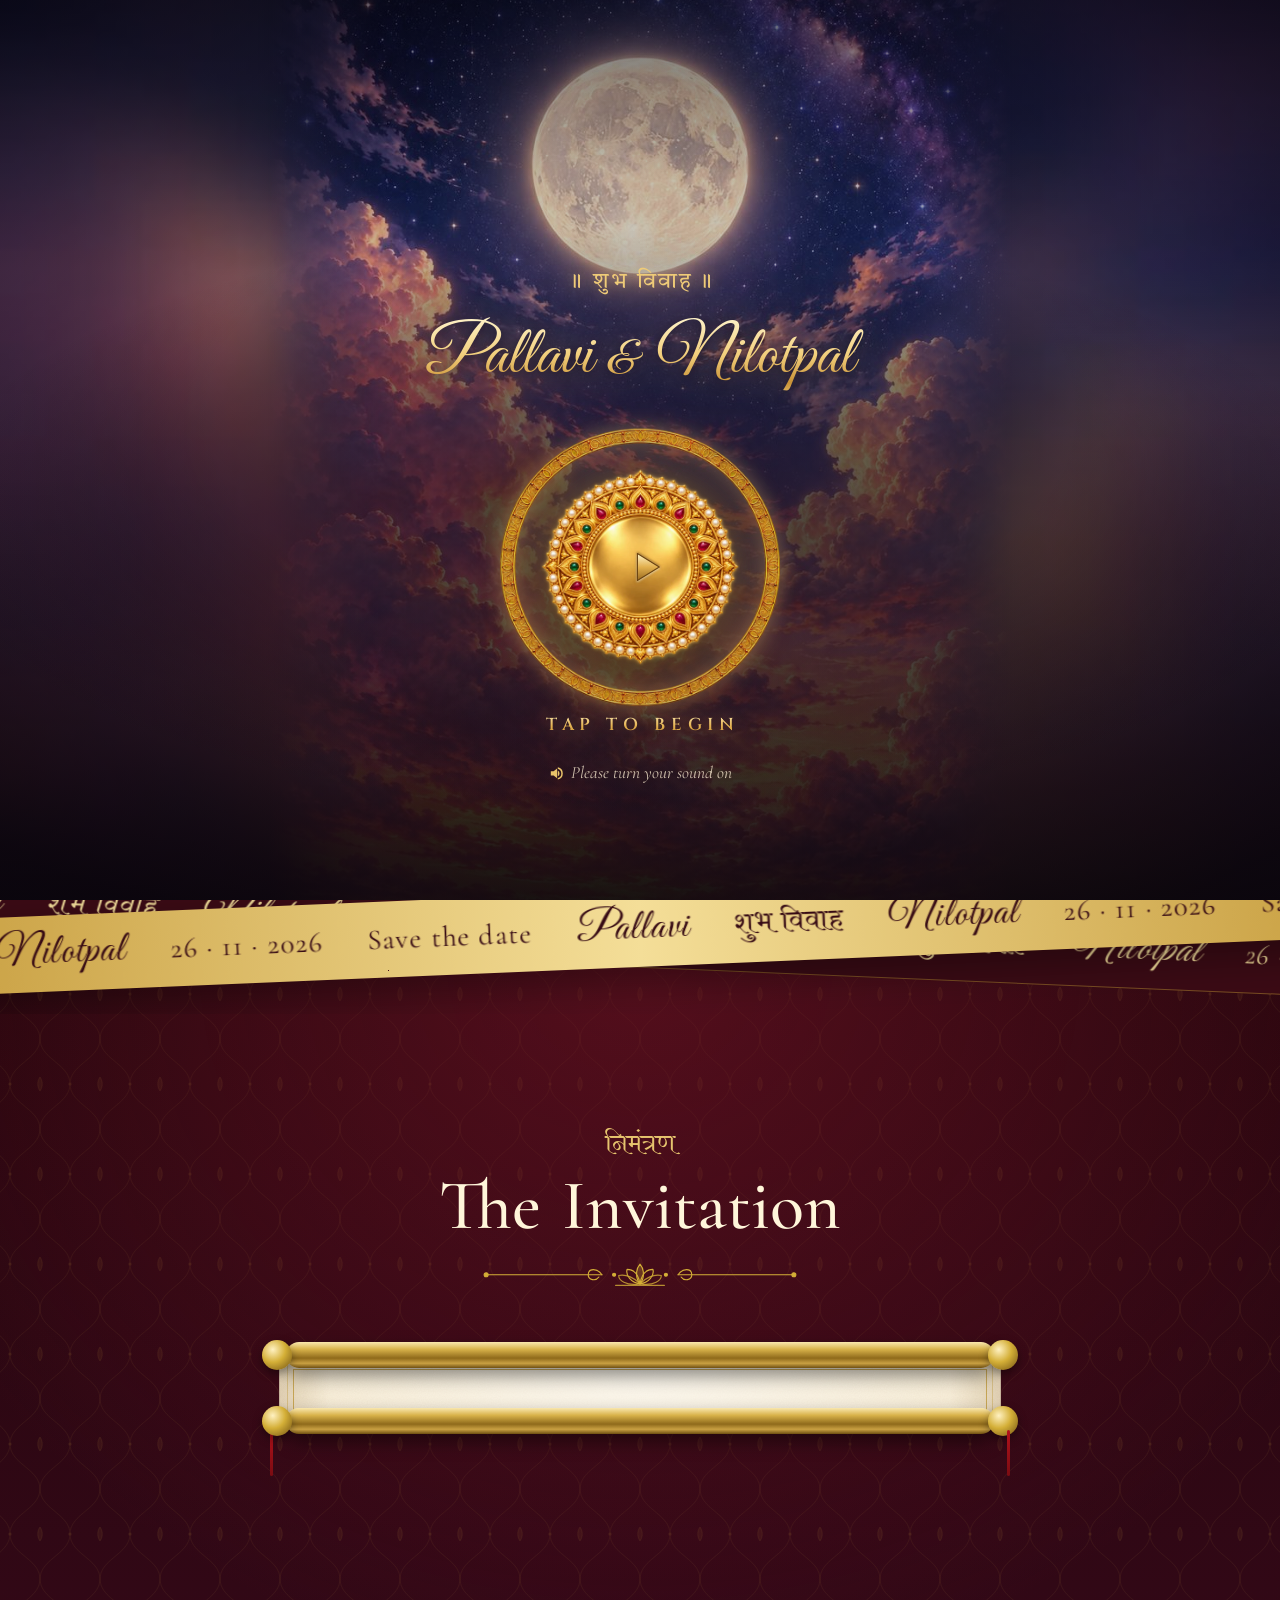
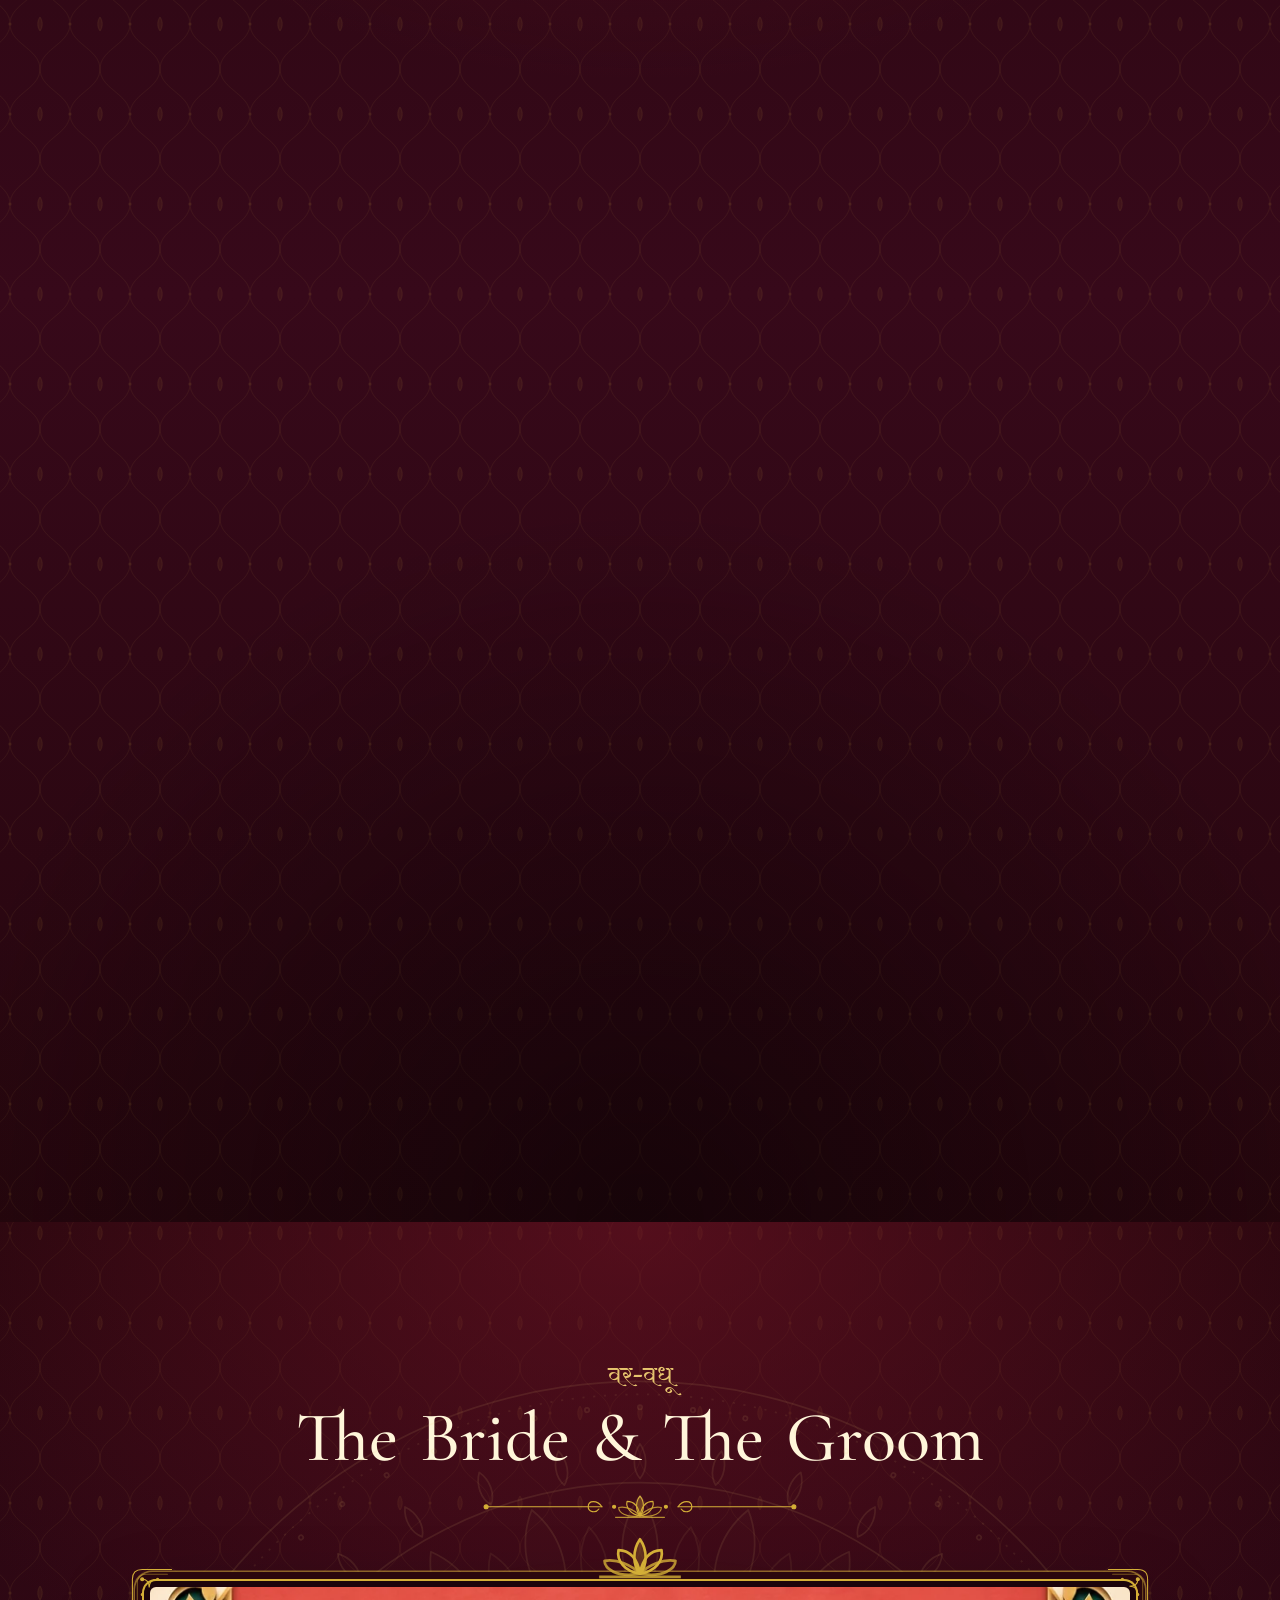
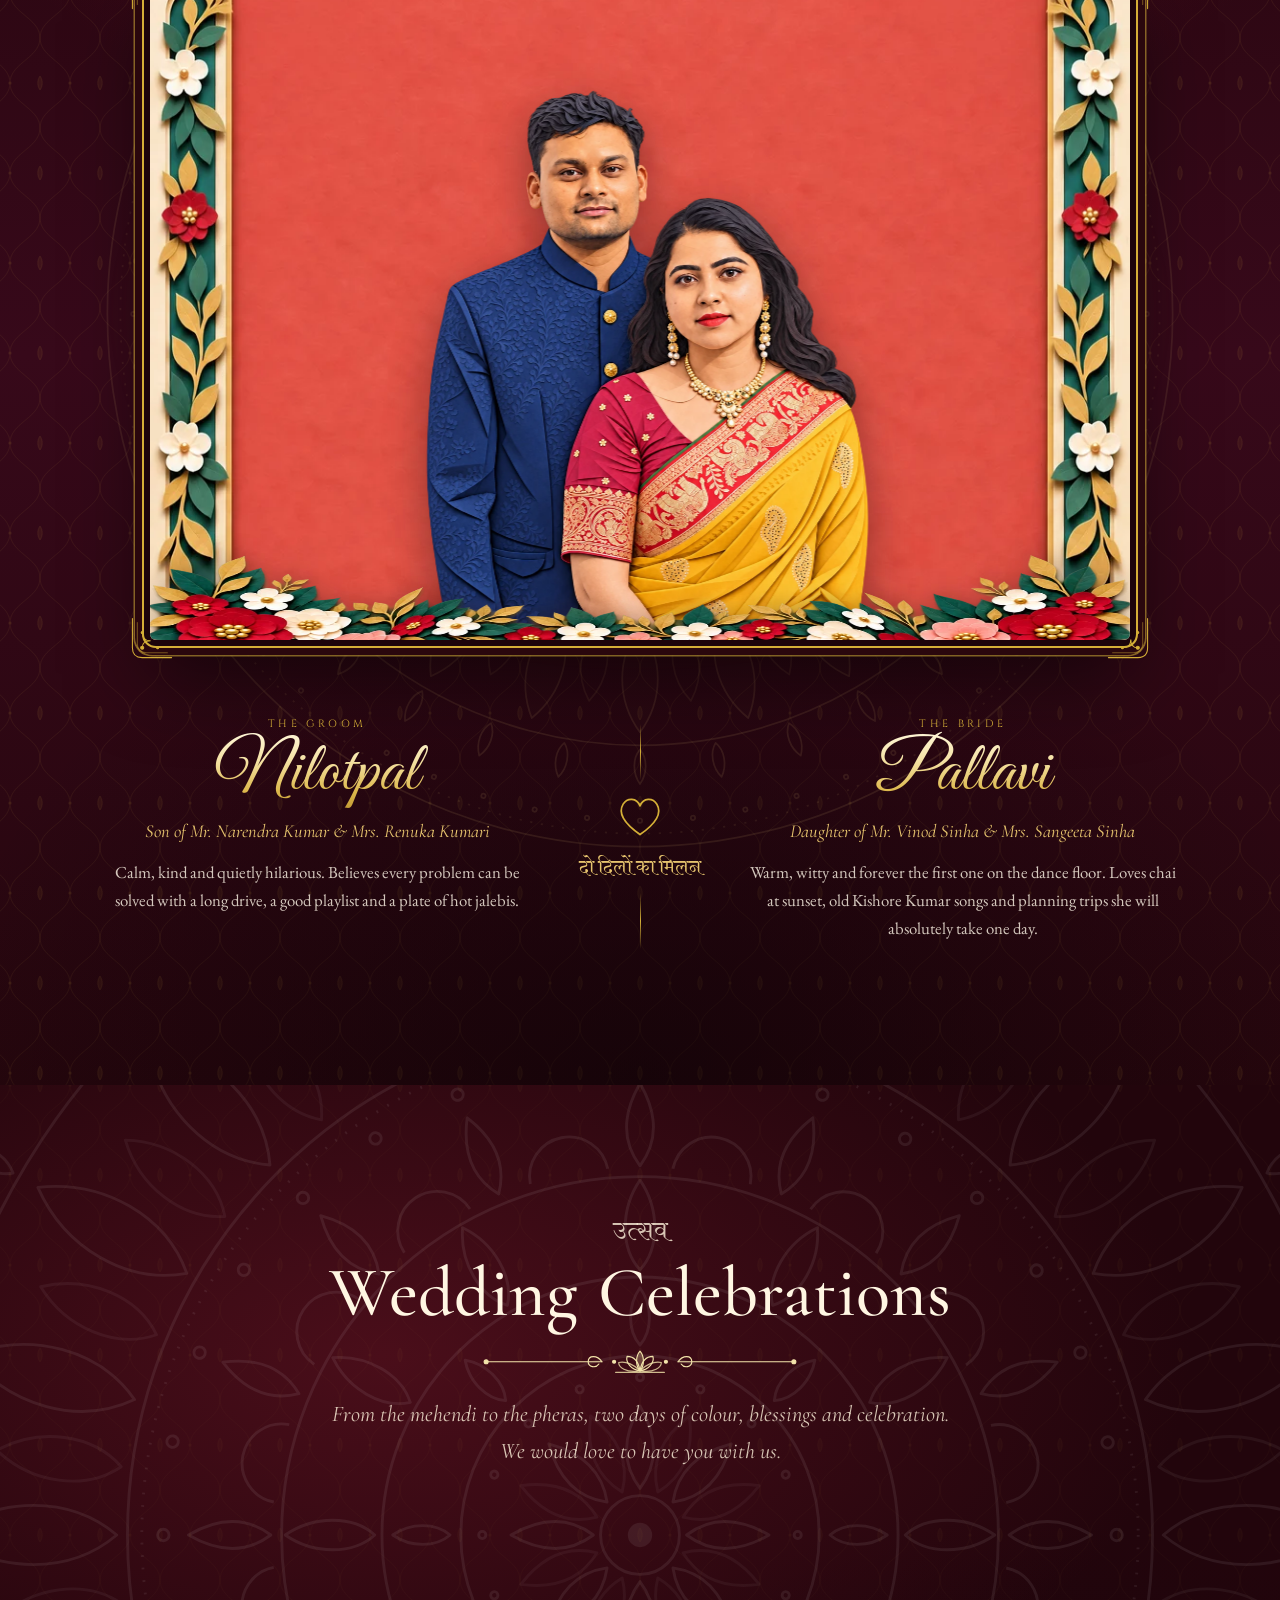
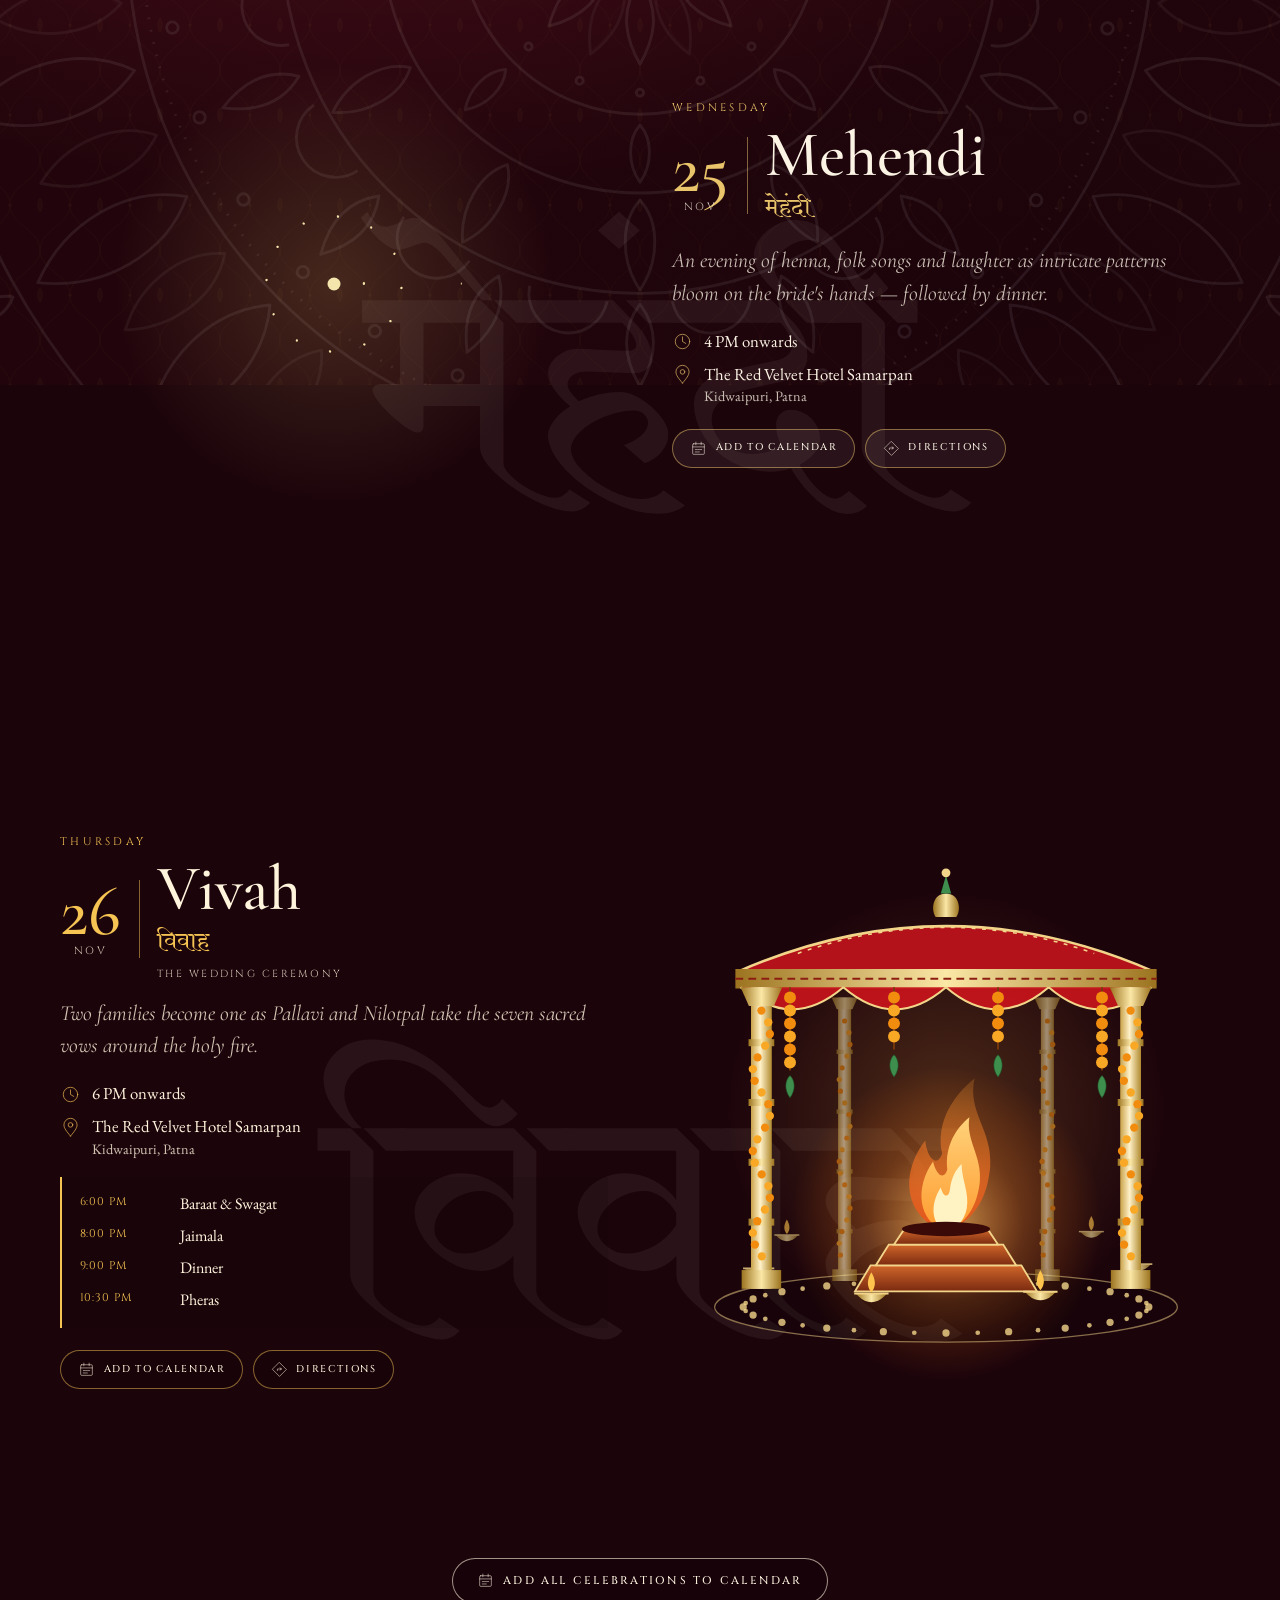
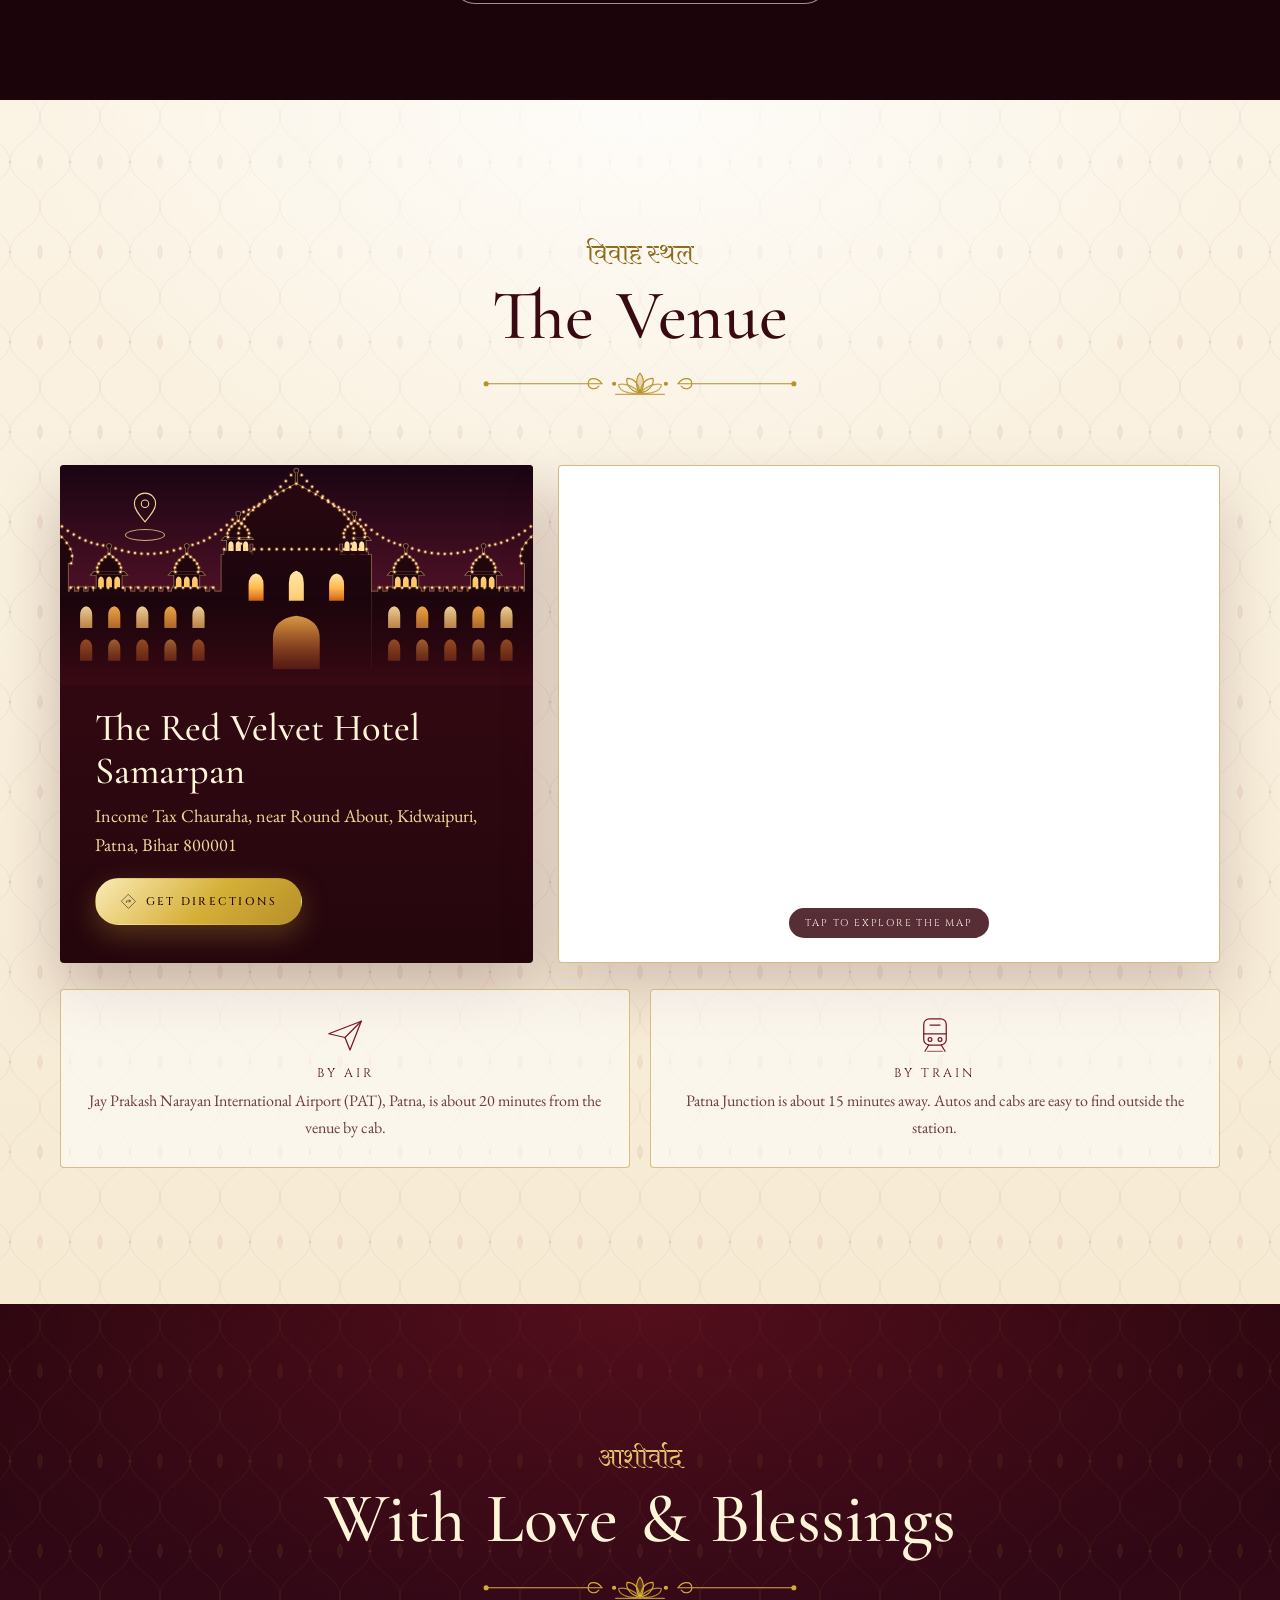
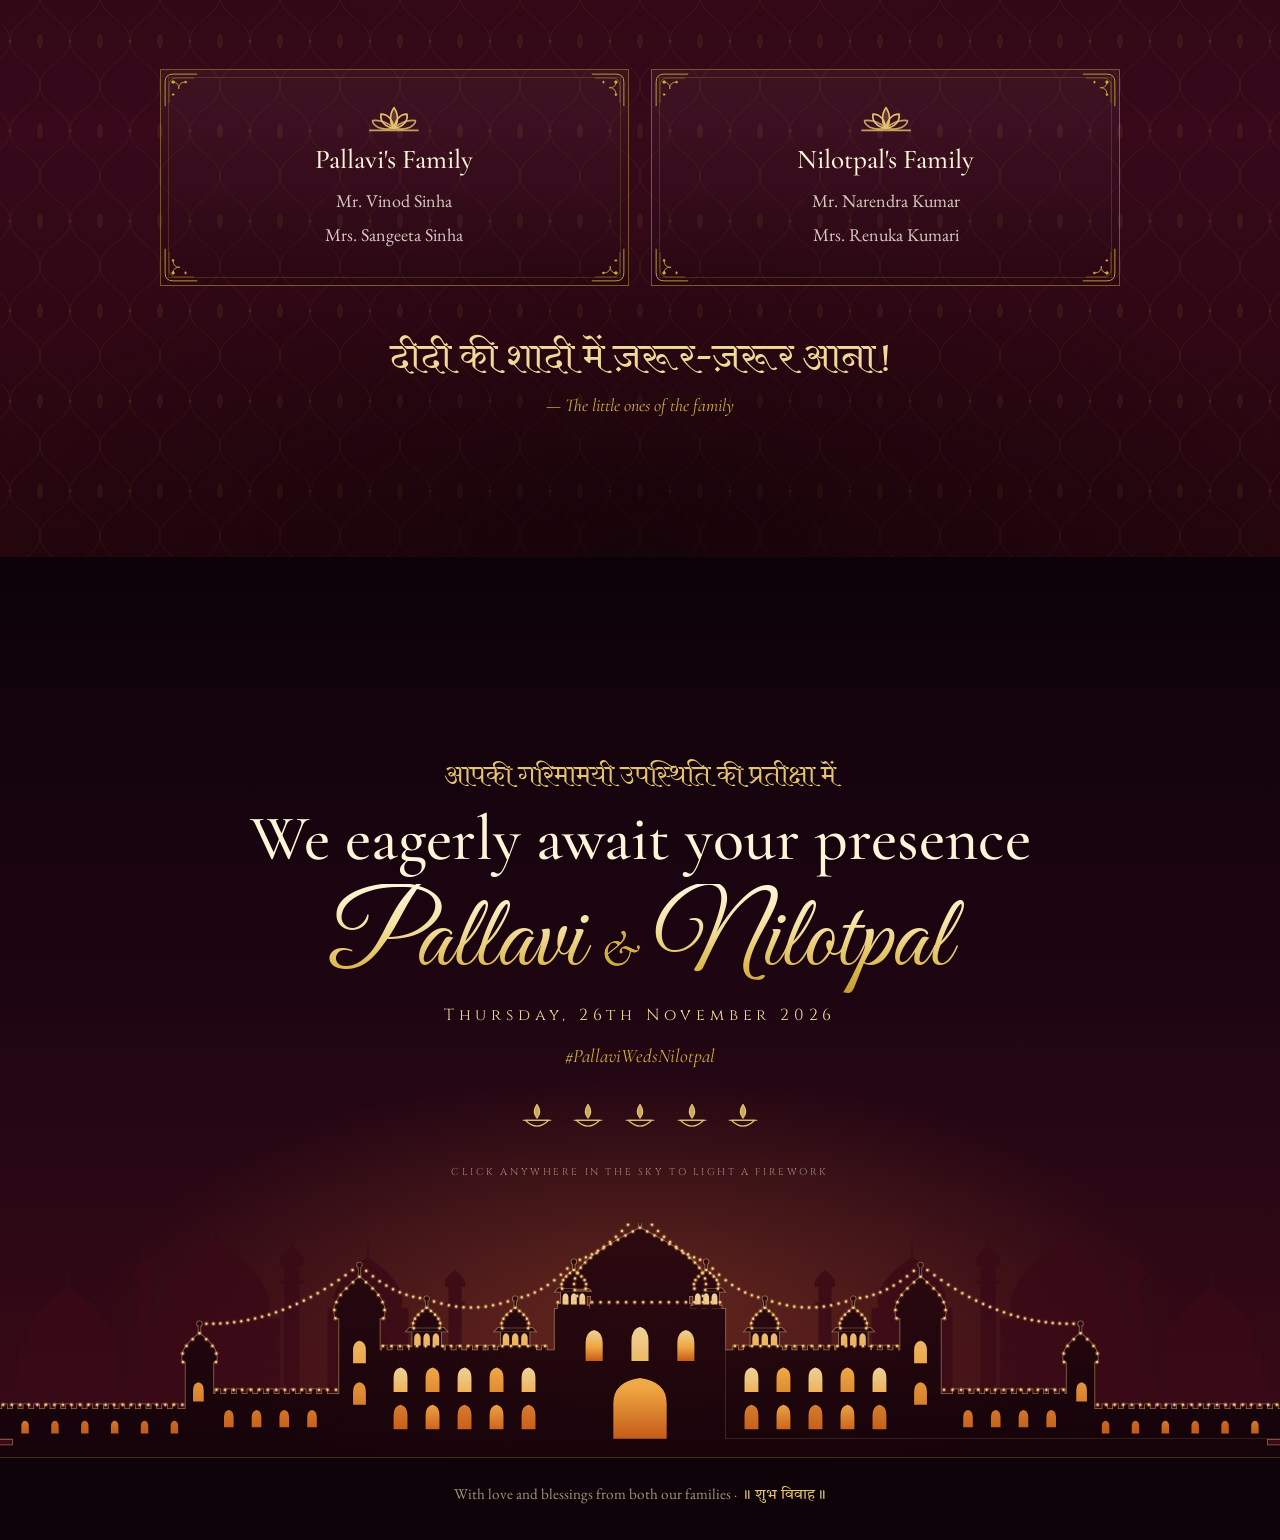
==== index.html @ f14bb964 "Intro film: Rudra now says "Nilotpal", with a short pal Piyush corrected the name: it is Nilotpal, n" ====
<!DOCTYPE html>
<html lang="en">
<head>
  <meta charset="utf-8">
  <meta name="viewport" content="width=device-width, initial-scale=1, viewport-fit=cover">
  <title>Pallavi &amp; Nilotpal — Wedding Invitation</title>
  <meta name="description" content="You and your family are cordially invited to celebrate the wedding of Pallavi & Nilotpal on Thursday, 26th November 2026.">
  <meta name="theme-color" content="#1C040B">
  <meta property="og:type" content="website">
  <meta property="og:title" content="Pallavi & Nilotpal — Wedding Invitation">
  <meta property="og:description" content="You and your family are cordially invited · 26th November 2026">
  <!-- WhatsApp needs full addresses here. If the site moves, change both to the new address. -->
  <meta property="og:url" content="https://virtualart43.github.io/pallavi-weds-nilotpal/">
  <meta property="og:image" content="https://virtualart43.github.io/pallavi-weds-nilotpal/assets/og.jpg">
  <meta property="og:image:width" content="1200">
  <meta property="og:image:height" content="630">
  <meta name="twitter:card" content="summary_large_image">
  <link rel="icon" href="data:image/svg+xml,%3Csvg xmlns='http://www.w3.org/2000/svg' viewBox='0 0 64 64'%3E%3Ccircle cx='32' cy='32' r='30' fill='%235A101C' stroke='%23D4AF37' stroke-width='3'/%3E%3Ctext x='32' y='44' font-size='32' text-anchor='middle' fill='%23E9CC7A' font-family='serif'%3E%E0%A5%90%3C/text%3E%3C/svg%3E">
  <link rel="preconnect" href="https://fonts.googleapis.com">
  <link rel="preconnect" href="https://fonts.gstatic.com" crossorigin>
  <link href="https://fonts.googleapis.com/css2?family=Amita:wght@400;700&family=Cinzel:wght@400;500;600&family=Cormorant+Garamond:ital,wght@0,400;0,500;0,600;1,400;1,500&family=EB+Garamond:ital,wght@0,400;0,500;1,400&family=Great+Vibes&family=Tiro+Devanagari+Hindi&display=swap" rel="stylesheet">
  <link rel="stylesheet" href="css/v2.css?v=9">
</head>
<body class="is-locked">

  <!-- ====================== INTRO FILM (plays first; js/intro.js) ====================== -->
  <div id="intro" class="intro" role="dialog" aria-label="Pallavi and Nilotpal, the invitation film">
    <video id="intro-video" class="intro__video" playsinline preload="auto"></video>
    <button type="button" class="intro__begin" id="intro-begin" aria-label="Tap to begin the invitation film, with sound">
      <span class="intro__sky" aria-hidden="true"></span>
      <span class="intro__sparkles" aria-hidden="true"><i></i><i></i><i></i><i></i><i></i><i></i><i></i><i></i></span>
      <span class="intro__shubh">॥ शुभ विवाह ॥</span>
      <span class="intro__names">Pallavi <em>&amp;</em> Nilotpal</span>
      <span class="intro__medal" aria-hidden="true">
        <img class="intro__halo" src="assets/intro/gold-ring.webp" alt="">
        <img class="intro__coin" src="assets/intro/gold-medallion.webp" alt="">
        <svg class="intro__play" viewBox="0 0 24 24"><defs><linearGradient id="intro-gold" x1="0" y1="0" x2="0" y2="1"><stop offset="0" stop-color="#FFF4C8"/><stop offset=".5" stop-color="#E2B04E"/><stop offset="1" stop-color="#9A6A1E"/></linearGradient></defs><path d="M8.5 5.8v12.4L18.6 12z" fill="url(#intro-gold)" stroke="#6B4310" stroke-width=".5" stroke-linejoin="round"/></svg>
      </span>
      <span class="intro__tap">Tap to begin</span>
      <span class="intro__hint"><svg viewBox="0 0 24 24" aria-hidden="true"><path d="M4 9v6h4l5 4V5L8 9H4zm12.5 3a4.5 4.5 0 0 0-2.5-4v8a4.5 4.5 0 0 0 2.5-4zm-2.5-8.8v2.1a7 7 0 0 1 0 13.4v2.1a9 9 0 0 0 0-17.6z" fill="currentColor"/></svg>Please turn your sound on</span>
    </button>
    <button type="button" class="intro__skip" id="intro-skip">skip</button>
  </div>

  <svg width="0" height="0" style="position:absolute" aria-hidden="true">
    <defs><clipPath id="clip-arch" clipPathUnits="objectBoundingBox"><path id="clip-arch-path" d="M0 1L0 0L1 0L1 1Z"/></clipPath></defs>
  </svg>

  <!-- ====================== LOADER ====================== -->
  <div id="loader" class="loader" aria-hidden="true">
    <div class="loader__glow"></div>
    <div class="loader__ganesha" id="loader-ganesha"></div>
    <p class="loader__shree">॥ श्री गणेशाय नमः ॥</p>
    <div class="loader__bar"><span></span></div>
  </div>

  <!-- ====================== PALACE DOORS ====================== -->
  <div id="gate" class="gate" role="button" tabindex="0" aria-label="Open the doors to the invitation">
    <div class="gate__scene" id="gate-scene">
      <div class="gate__doorway" id="gate-doorway">
        <div class="gate__leaf gate__leaf--l"><div class="gate__leaf-art"></div><div class="gate__seal"></div><div class="gate__shade"></div></div>
        <div class="gate__leaf gate__leaf--r"><div class="gate__leaf-art"></div><div class="gate__seal"></div><div class="gate__shade"></div></div>
      </div>
      <div class="gate__wall" id="gate-wall"></div>
      <div class="gate__lamp gate__lamp--l" id="gate-lamp-l"></div>
      <div class="gate__lamp gate__lamp--r" id="gate-lamp-r"></div>
      <div class="gate__toran" id="gate-toran"></div>
      <div class="gate__content" id="gate-content">
        <p class="gate__vivah">शुभ विवाह</p>
        <div class="gate__below">
          <p class="gate__names gold-text"><span data-w="bride.name">Pallavi</span><span class="amp">&amp;</span><span data-w="groom.name">Nilotpal</span></p>
          <p class="gate__date" id="gate-date">26 · 11 · 2026</p>
          <button type="button" class="gate__btn" id="gate-btn">Open the doors</button>
          <p class="gate__hint">tap anywhere to enter</p>
        </div>
      </div>
    </div>
  </div>

  <canvas id="fx-petals" class="fx-petals" aria-hidden="true"></canvas>

  <!-- ====================== NAV ====================== -->
  <header id="nav" class="nav">
    <a class="nav__brand" href="#home" data-scroll><span class="nav__seal" id="nav-seal"></span><span class="nav__names"><span data-w="bride.name">Pallavi</span> <i>&amp;</i> <span data-w="groom.name">Nilotpal</span></span></a>
    <nav aria-label="Sections"><ul class="nav__links" id="nav-links"></ul></nav>
    <button class="nav__burger" id="nav-burger" aria-label="Menu" aria-expanded="false" aria-controls="menu"><span></span></button>
    <div class="nav__progress"><span id="nav-progress"></span></div>
  </header>
  <div class="menu" id="menu" aria-hidden="true"><div class="menu__mandala" id="menu-mandala"></div><ul id="menu-links"></ul></div>

  <main id="main">
    <!-- ====================== HERO ====================== -->
    <section id="home" class="hero" data-nav="Home" data-nav-hi="मुख्य">
      <div class="hero__sky"></div>
      <canvas class="hero__fx" id="hero-fx"></canvas>
      <div class="hero__moon" id="hero-moon"></div>
      <div class="hero__mandala" id="hero-mandala"></div>
      <div class="hero__palace" id="hero-palace"></div>
      <div class="hero__mist"></div>
      <div class="hero__lamps" id="hero-lamps"></div>
      <div class="hero__toran" id="hero-toran"></div>
      <div class="hero__content" id="hero-content">
        <div class="hero__ganesha" id="hero-ganesha"></div>
        <p class="hero__vivah">शुभ विवाह</p>
        <h1 class="hero__names">
          <span class="hero__name" data-w="bride.name">Pallavi</span>
          <span class="hero__amp">&amp;</span>
          <span class="hero__name" data-w="groom.name">Nilotpal</span>
        </h1>
        <p class="hero__sub">are getting married</p>
        <div class="hero__orn" data-ornament></div>
        <p class="hero__date" id="hero-date"></p>
        <p class="hero__city" data-w="wedding.city"></p>
        <p class="hero__invite">You and your family are <em>cordially invited</em></p>
        <div class="countdown" id="countdown" aria-live="off"></div>
        <div class="hero__actions">
          <button type="button" class="btn btn--gold" id="btn-save"><span data-icon="calendar"></span>Save the Date</button>
          <a class="btn" href="#events" data-scroll>View Celebrations</a>
        </div>
      </div>
      <a class="hero__cue" href="#invite" data-scroll aria-label="Scroll to the invitation"></a>
    </section>

    <!-- ====================== MARQUEE ====================== -->
    <div class="marquee" aria-hidden="true">
      <div class="marquee__band marquee__band--back"><div class="marquee__track" id="mq-back"></div></div>
      <div class="marquee__band marquee__band--front"><div class="marquee__track" id="mq-front"></div></div>
    </div>

    <!-- ====================== INVITATION SCROLL ====================== -->
    <section id="invite" class="section section--velvet invite" data-nav="Invitation" data-nav-hi="निमंत्रण">
      <header class="shead"><span class="shead__hi">निमंत्रण</span><h2 class="shead__title">The Invitation</h2><div class="shead__orn" data-ornament></div></header>
      <div class="scroll" id="scroll">
        <div class="scroll__rod scroll__rod--top"><i></i></div>
        <div class="scroll__paper" id="scroll-paper"><div class="scroll__watermark" id="scroll-watermark"></div><div id="scroll-content"></div></div>
        <div class="scroll__rod scroll__rod--bottom"><i></i></div>
      </div>
    </section>

    <!-- ====================== COUPLE ====================== -->
    <section id="couple" class="section section--velvet couple" data-nav="Couple" data-nav-hi="वर-वधू">
      <header class="shead"><span class="shead__hi">वर-वधू</span><h2 class="shead__title">The Bride &amp; The Groom</h2><div class="shead__orn" data-ornament></div></header>
      <div class="couple__layout">
        <div class="couple__stage">
          <div class="couple__mandala"><div id="couple-mandala"></div></div>
          <div class="portrait" id="portrait">
            <div class="portrait__glow"></div>
            <div class="portrait__img">
              <div class="portrait__backdrop" id="portrait-backdrop"></div>
              <picture class="portrait__bg" id="portrait-bg" hidden><source id="portrait-bg-tall" media="(max-width: 700px)"><img id="portrait-bg-img" alt=""></picture>
              <img id="portrait-img" class="portrait__couple" alt="Pallavi and Nilotpal">
              <picture class="portrait__fg" id="portrait-fg" hidden><source id="portrait-fg-tall" media="(max-width: 700px)"><img id="portrait-fg-img" alt=""></picture>
              <div class="curtain curtain--l"></div><div class="curtain curtain--r"></div>
            </div>
            <div class="portrait__frame" id="portrait-frame"><span class="portrait__finial" id="portrait-finial"></span></div>
          </div>
          <p class="portrait__note" id="portrait-note" hidden>stand-in photo — the portrait of the couple goes here</p>
        </div>
        <div class="person person--groom" data-reveal>
          <p class="person__role">The Groom</p>
          <h3 class="person__name gold-text" data-w="groom.name">Nilotpal</h3>
          <p class="person__parents">Son of <span data-w="groom.parents"></span></p>
          <p class="person__about" data-w="groom.about"></p>
        </div>
        <div class="couple__knot" data-reveal><span class="line"></span><span class="heart" data-icon="heart"></span><span class="tag" data-w="tagline"></span><span class="line"></span></div>
        <div class="person person--bride" data-reveal>
          <p class="person__role">The Bride</p>
          <h3 class="person__name gold-text" data-w="bride.name">Pallavi</h3>
          <p class="person__parents">Daughter of <span data-w="bride.parents"></span></p>
          <p class="person__about" data-w="bride.about"></p>
        </div>
      </div>
    </section>

    <!-- ====================== CELEBRATIONS ====================== -->
    <section id="events" class="events" data-nav="Celebrations" data-nav-hi="उत्सव">
      <div class="events__bg" aria-hidden="true"><div id="events-layers"></div><div class="events__mandala"><div id="events-mandala"></div></div><div class="events__grain"></div></div>
      <header class="shead"><span class="shead__hi">उत्सव</span><h2 class="shead__title">Wedding Celebrations</h2><div class="shead__orn" data-ornament="#F3E5AB"></div>
        <p class="shead__intro">From the mehendi to the pheras, two days of colour, blessings and celebration. We would love to have you with us.</p></header>
      <div id="scenes"></div>
      <div class="events__foot" data-reveal><button type="button" class="btn" id="btn-all-ics"><span data-icon="calendar"></span>Add all celebrations to calendar</button></div>
    </section>
    <nav class="events__rail" id="events-rail" aria-label="Celebrations"></nav>

    <!-- ====================== VENUE ====================== -->
    <section id="venue" class="section section--ivory venue" data-nav="Venue" data-nav-hi="स्थल">
      <header class="shead"><span class="shead__hi">विवाह स्थल</span><h2 class="shead__title">The Venue</h2><div class="shead__orn" data-ornament="#B8902A"></div></header>
      <div class="wrap">
        <div class="venue__grid">
          <div class="venue__card" data-reveal>
            <div class="venue__art" id="venue-art"><span class="venue__pin" data-icon="pin"></span></div>
            <div class="venue__body">
              <h3 data-w="venue.name"></h3>
              <address data-w="venue.address"></address>
              <p data-w="venue.note"></p>
              <a class="btn btn--gold" id="btn-directions" href="#" target="_blank" rel="noopener"><span data-icon="directions"></span>Get Directions</a>
            </div>
          </div>
          <div class="venue__map" data-reveal>
            <iframe id="map" title="Map of the venue" loading="lazy" referrerpolicy="no-referrer-when-downgrade" allowfullscreen></iframe>
            <button type="button" class="map-shield" id="map-shield"><span>Tap to explore the map</span></button>
          </div>
        </div>
        <div class="travel" id="travel"></div>
      </div>
    </section>

    <!-- ====================== FAMILY ====================== -->
    <section id="family" class="section section--velvet family" data-nav="Family" data-nav-hi="परिवार">
      <header class="shead"><span class="shead__hi">आशीर्वाद</span><h2 class="shead__title">With Love &amp; Blessings</h2><div class="shead__orn" data-ornament></div></header>
      <div class="wrap">
        <div class="blessings" id="blessings" data-reveal></div>
        <div class="families" id="families"></div>
        <div class="manuhar" id="manuhar" data-reveal></div>
      </div>
    </section>

    <!-- ====================== CONTACT ====================== -->
    <section id="contact" class="section section--ivory contact" data-nav="Contact" data-nav-hi="संपर्क">
      <header class="shead"><span class="shead__hi">संपर्क</span><h2 class="shead__title">For Any Details</h2><div class="shead__orn" data-ornament="#B8902A"></div>
        <p class="shead__intro">We would be delighted to help with anything at all — directions, your stay, or simply to say hello.</p></header>
      <div class="wrap"><div class="contacts" id="contacts"></div></div>
    </section>

    <!-- ====================== FINALE ====================== -->
    <section id="finale" class="finale">
      <div class="finale__sky"></div>
      <canvas class="finale__fx" id="finale-fx"></canvas>
      <div class="finale__palace" id="finale-palace"></div>
      <div class="finale__content">
        <p class="finale__hi" data-reveal>आपकी गरिमामयी उपस्थिति की प्रतीक्षा में</p>
        <h2 class="finale__title" data-reveal>We eagerly await your presence</h2>
        <p class="finale__names gold-text" data-reveal><span data-w="bride.name">Pallavi</span> <span class="amp">&amp;</span> <span data-w="groom.name">Nilotpal</span></p>
        <p class="finale__date" id="finale-date" data-reveal></p>
        <p class="finale__tag" data-w="hashtag" data-reveal></p>
        <div class="finale__diyas" id="finale-diyas" data-reveal></div>
        <p class="finale__hint" id="finale-hint" data-reveal>Tap the sky to light a firework</p>
      </div>
    </section>
  </main>
  <footer class="site-foot">With love and blessings from both our families · <span class="hindi">॥ शुभ विवाह ॥</span></footer>

  <button id="music" class="music" hidden aria-label="Play or pause music"><span data-icon="music"></span><span class="bars"><i></i><i></i><i></i><i></i></span></button>
  <audio id="bgm" loop preload="none"></audio>

  <script src="js/vendor/gsap.min.js"></script>
  <script src="js/vendor/ScrollTrigger.min.js"></script>
  <script src="js/vendor/lenis.min.js"></script>
  <script src="js/config.js?v=9"></script>
  <script src="js/art.js?v=9"></script>
  <script src="js/scenes.js?v=9"></script>
  <script src="js/fx.js?v=9"></script>
  <script src="js/sound.js?v=9"></script>
  <script src="js/app.js?v=9"></script>
  <script src="js/intro.js?v=9"></script>
</body>
</html>
---- css/v2.css ----
/* ==========================================================================
   Pallavi & Nilotpal — Wedding Invitation · V2
   royal maroon · temple gold · marigold · ivory
   ========================================================================== */
:root {
  --m-950: #12030A; --m-900: #1C040B; --m-850: #25060D; --m-800: #350913; --m-700: #501020; --m-600: #7A1528; --red: #A4161A;
  --g-100: #FFF6DA; --g-200: #F8EBC0; --g-300: #F0DA98; --g-400: #E6C46E; --g-500: #D4AF37; --g-600: #B8902A; --g-700: #8C6A1C;
  --iv-50: #FFFBF3; --iv-100: #FBF3E4; --iv-200: #F3E6CC; --iv-300: #E8D6B2;
  --ink: #3A0A12; --ink-2: #6B3B42;
  --f-script: 'Great Vibes', cursive;
  --f-display: 'Cormorant Garamond', 'Times New Roman', serif;
  --f-caps: 'Cinzel', serif;
  --f-body: 'EB Garamond', Georgia, serif;
  --f-hi: 'Tiro Devanagari Hindi', 'Noto Sans Devanagari', serif;
  --f-hi-d: 'Amita', 'Tiro Devanagari Hindi', serif;
  --ease: cubic-bezier(.16, 1, .3, 1);
  --gold-text: linear-gradient(180deg, #FFF7DA 0%, #F4E1A2 36%, #DDB94E 70%, #B8902A 100%);
  --jaal: none; --jaal-ink: none;
}

*, *::before, *::after { box-sizing: border-box; }
html { -webkit-text-size-adjust: 100%; background: var(--m-900); }
html.lenis, html.lenis body { height: auto; }
.lenis.lenis-smooth { scroll-behavior: auto !important; }
.lenis.lenis-stopped { overflow: hidden; }
body {
  margin: 0; background: var(--m-900); color: var(--iv-100);
  font-family: var(--f-body); font-size: 1.125rem; line-height: 1.65;
  -webkit-font-smoothing: antialiased; overflow-x: hidden; overflow-x: clip;
}
body.is-locked { overflow: hidden; height: 100vh; height: 100svh; touch-action: none; }
img, svg, canvas, iframe { display: block; max-width: 100%; }
main { overflow-x: hidden; overflow-x: clip; }
button { font: inherit; color: inherit; }
a { color: inherit; }
h1, h2, h3, p { margin: 0; }
h1, h2, h3 { font-weight: 500; line-height: 1.1; }
.hindi { font-family: var(--f-hi); }
.wrap { width: min(1160px, 100% - 2rem); margin-inline: auto; position: relative; z-index: 2; }
.sr-only { position: absolute; width: 1px; height: 1px; overflow: hidden; clip: rect(0 0 0 0); white-space: nowrap; }
::selection { background: var(--g-500); color: var(--m-900); }

.gold-text { background: var(--gold-text); -webkit-background-clip: text; background-clip: text; color: transparent; }

/* ------------------------------------------------------------ loader */
.loader {
  position: fixed; inset: 0; z-index: 200; display: grid; place-items: center; align-content: center; gap: 1.2rem;
  background: radial-gradient(circle at 50% 44%, #4A0E18 0%, #1C040B 62%, #12030A 100%);
  transition: opacity .9s ease, visibility .9s;
}
.loader.is-done { opacity: 0; visibility: hidden; }
.loader__glow { position: absolute; width: 60vmin; height: 60vmin; border-radius: 50%; background: radial-gradient(circle, rgba(233, 180, 80, .22), transparent 65%); animation: breathe 3s ease-in-out infinite; }
.loader__ganesha { position: relative; width: min(40vw, 170px); color: var(--g-400); filter: drop-shadow(0 0 18px rgba(233, 196, 110, .45)); }
.loader__ganesha .gd { stroke-dasharray: 1; stroke-dashoffset: 1; animation: draw 2s cubic-bezier(.45, 0, .2, 1) forwards; }
.loader__ganesha .gdot { opacity: 0; animation: fadein .6s 1.5s forwards; }
.loader__shree { position: relative; font-family: var(--f-hi); color: var(--g-300); letter-spacing: .08em; font-size: 1.05rem; opacity: 0; animation: fadeup .9s 1.2s var(--ease) forwards; }
.loader__bar { position: relative; width: 120px; height: 1px; background: rgba(212, 175, 55, .2); overflow: hidden; opacity: 0; animation: fadein .6s 1.4s forwards; }
.loader__bar span { position: absolute; inset: 0; background: linear-gradient(90deg, transparent, var(--g-400), transparent); animation: sweep 1.4s ease-in-out infinite; }

/* -------------------------------------------------------------- gate */
.gate { position: fixed; inset: 0; z-index: 100; overflow: hidden; cursor: pointer; -webkit-tap-highlight-color: transparent; }
.gate.is-opening { cursor: default; pointer-events: none; }
.gate.is-gone { display: none; }
.gate__scene { position: absolute; inset: 0; will-change: transform, opacity; }
.gate__doorway { position: absolute; perspective: 1500px; overflow: hidden; }
.gate__leaf {
  position: absolute; top: 0; bottom: 0; width: 50%; overflow: hidden; will-change: transform;
  background:
    radial-gradient(ellipse 90% 55% at 50% 42%, rgba(255, 200, 140, .09), transparent 70%),
    repeating-linear-gradient(90deg, rgba(0, 0, 0, .06) 0 1px, transparent 1px 7px),
    linear-gradient(180deg, #5E1221 0%, #420B16 55%, #2B0710 100%);
  box-shadow: inset 0 0 40px rgba(0, 0, 0, .45);
}
.gate__leaf--l { left: 0; transform-origin: 0% 50%; }
.gate__leaf--r { right: 0; transform-origin: 100% 50%; }
.gate__leaf-art { position: absolute; inset: 0; }
.gate__leaf-art svg { width: 100%; height: 100%; }
.gate__leaf--r .gate__leaf-art { transform: scaleX(-1); }
.gate__shade { position: absolute; inset: 0; background: linear-gradient(90deg, rgba(10, 2, 4, .2), rgba(10, 2, 4, .75)); opacity: 0; pointer-events: none; }
.gate__leaf--r .gate__shade { background: linear-gradient(270deg, rgba(10, 2, 4, .2), rgba(10, 2, 4, .75)); }
.gate__seal { position: absolute; width: var(--seal, 160px); height: var(--seal, 160px); top: calc(var(--seal-y, 40%) - var(--seal, 160px) / 2); filter: drop-shadow(0 8px 18px rgba(0, 0, 0, .45)); }
.gate__leaf--l .gate__seal { right: calc(var(--seal, 160px) / -2); }
.gate__leaf--r .gate__seal { left: calc(var(--seal, 160px) / -2); }
.gate__seal svg { width: 100%; height: 100%; }
.seal-ring { transform-box: fill-box; transform-origin: center; animation: spin 40s linear infinite; }
.gate__wall { position: absolute; inset: 0; pointer-events: none; }
.gate__wall svg { width: 100%; height: 100%; }
.gate__toran { position: absolute; top: -4px; left: 0; right: 0; pointer-events: none; filter: drop-shadow(0 8px 10px rgba(0, 0, 0, .5)); }
.gate__toran svg { width: 100%; height: auto; }
.gate__lamp { position: absolute; bottom: 0; width: clamp(80px, 9vw, 130px); pointer-events: none; }
.gate__lamp svg { width: 100%; height: auto; }
.gate__content { position: absolute; text-align: center; pointer-events: none; }
.gate__content::before { content: ''; position: absolute; left: 6%; right: 6%; top: 28%; bottom: 8%; background: radial-gradient(ellipse at 50% 45%, rgba(20, 3, 8, .72), rgba(20, 3, 8, 0) 68%); }
.gate__vivah { position: absolute; left: 0; right: 0; bottom: calc(100% - var(--seal-y, 40%) + var(--seal, 160px) / 2 + 12px); font-family: var(--f-hi-d); font-size: clamp(1.5rem, 4.4vw, 2.2rem); color: var(--g-300); text-shadow: 0 2px 16px rgba(0, 0, 0, .7); }
.gate__below { position: absolute; left: 0; right: 0; top: calc(var(--seal-y, 40%) + var(--seal, 160px) / 2 + 14px); display: grid; justify-items: center; gap: .35rem; }
.gate__names { font-family: var(--f-script); font-size: clamp(2.5rem, 8.4vw, 3.7rem); line-height: 1.1; filter: drop-shadow(0 3px 14px rgba(0, 0, 0, .8)); }
.gate__names .amp { font-family: var(--f-display); font-style: italic; font-size: .5em; color: var(--g-500); -webkit-text-fill-color: var(--g-500); margin: 0 .18em; }
.gate__date { font-family: var(--f-caps); letter-spacing: .34em; font-size: .78rem; color: var(--g-300); text-shadow: 0 2px 10px rgba(0, 0, 0, .8); }
.gate__btn {
  pointer-events: auto; margin-top: 1rem; padding: .95rem 1.9rem; border: 0; border-radius: 999px; cursor: pointer;
  font: 500 .74rem/1 var(--f-caps); letter-spacing: .26em; text-transform: uppercase; color: var(--m-900);
  background: linear-gradient(135deg, #FBEBB5, #D4AF37 55%, #B8902A);
  box-shadow: 0 10px 34px rgba(212, 175, 55, .45), inset 0 1px 0 rgba(255, 255, 255, .6);
  animation: breathe-btn 2.6s ease-in-out infinite;
}
.gate__hint { font-style: italic; font-size: .92rem; color: rgba(248, 235, 192, .7); text-shadow: 0 2px 8px rgba(0, 0, 0, .8); }

/* --------------------------------------------------------------- nav */
.nav {
  position: fixed; top: 0; left: 0; right: 0; z-index: 60; display: flex; align-items: center; justify-content: space-between; gap: 1rem;
  padding: .55rem clamp(1rem, 3.5vw, 2.4rem); background: rgba(28, 4, 11, .94);
  box-shadow: 0 1px 0 rgba(212, 175, 55, .3), 0 12px 30px rgba(0, 0, 0, .3);
  transform: translateY(-110%); transition: transform .7s var(--ease);
}
.nav.is-shown, .nav.is-open { transform: none; }
.nav__brand { display: flex; align-items: center; gap: .6rem; text-decoration: none; }
.nav__seal { width: 38px; height: 38px; flex: none; }
.nav__names { font-family: var(--f-script); font-size: 1.75rem; line-height: 1; color: var(--g-200); }
.nav__names i { font-family: var(--f-display); font-size: .6em; color: var(--g-500); }
.nav__links { display: flex; gap: clamp(.9rem, 2vw, 1.8rem); list-style: none; margin: 0; padding: 0; }
.nav__links a { position: relative; padding: .4rem 0; font: .66rem var(--f-caps); letter-spacing: .22em; text-transform: uppercase; color: var(--g-300); text-decoration: none; opacity: .82; transition: opacity .3s; }
.nav__links a::after { content: ''; position: absolute; left: 0; right: 0; bottom: 0; height: 1px; background: var(--g-500); transform: scaleX(0); transition: transform .45s var(--ease); }
.nav__links a:hover, .nav__links a.is-active { opacity: 1; }
.nav__links a:hover::after, .nav__links a.is-active::after { transform: scaleX(1); }
.nav__progress { position: absolute; left: 0; right: 0; bottom: 0; height: 2px; }
.nav__progress span { display: block; height: 100%; background: linear-gradient(90deg, var(--g-600), var(--g-300)); transform-origin: 0 50%; transform: scaleX(0); }
.nav__burger { display: none; position: relative; z-index: 3; width: 44px; height: 44px; border-radius: 50%; border: 1px solid rgba(212, 175, 55, .55); background: transparent; cursor: pointer; }
.nav__burger span, .nav__burger span::before, .nav__burger span::after { content: ''; position: absolute; left: 50%; top: 50%; width: 18px; height: 1.5px; background: var(--g-300); transform: translate(-50%, -50%); transition: .35s var(--ease); }
.nav__burger span::before { transform: translate(-50%, -7px); }
.nav__burger span::after { transform: translate(-50%, 5.5px); }
.nav.is-open .nav__burger span { background: transparent; }
.nav.is-open .nav__burger span::before { transform: translate(-50%, -50%) rotate(45deg); }
.nav.is-open .nav__burger span::after { transform: translate(-50%, -50%) rotate(-45deg); }
.menu { position: fixed; inset: 0; z-index: 55; display: grid; place-items: center; background: radial-gradient(ellipse at 50% 35%, #5A101C, #1C040B 72%); clip-path: circle(0% at calc(100% - 38px) 32px); transition: clip-path .8s var(--ease); pointer-events: none; }
.menu.is-open { clip-path: circle(150% at calc(100% - 38px) 32px); pointer-events: auto; }
.menu__mandala { position: absolute; width: 150vmin; opacity: .08; animation: spin 120s linear infinite; }
.menu ul { position: relative; list-style: none; margin: 0; padding: 4.5rem 0 1rem; display: grid; gap: clamp(.5rem, 2.4vh, 1.4rem); text-align: center; }
.menu a { display: block; font-family: var(--f-display); font-size: clamp(1.6rem, 4.6vh, 2.1rem); line-height: 1.15; color: var(--g-200); text-decoration: none; opacity: 0; transform: translateY(20px); transition: opacity .5s, transform .6s var(--ease); }
.menu a small { display: block; font-family: var(--f-hi-d); font-size: .9rem; color: var(--g-500); }
.menu.is-open a { opacity: 1; transform: none; transition-delay: calc(.12s + var(--i) * .06s); }
@media (max-width: 960px) { .nav__links { display: none; } .nav__burger { display: block; } }

/* -------------------------------------------------------------- buttons */
.btn {
  position: relative; display: inline-flex; align-items: center; justify-content: center; gap: .55rem; overflow: hidden;
  padding: .85rem 1.5rem; border-radius: 999px; cursor: pointer; text-decoration: none;
  font: 500 .7rem/1.2 var(--f-caps); letter-spacing: .2em; text-transform: uppercase;
  color: var(--btn-ink, var(--g-200)); background: var(--btn-bg, rgba(18, 3, 10, .3)); border: 1px solid var(--btn-line, rgba(212, 175, 55, .7));
  transition: transform .4s var(--ease), box-shadow .4s, background .4s;
  -webkit-tap-highlight-color: transparent;
}
.btn::after { content: ''; position: absolute; inset: 0; background: linear-gradient(110deg, transparent 35%, rgba(255, 255, 255, .35) 50%, transparent 65%); transform: translateX(-120%); transition: transform .9s var(--ease); }
.btn:hover { transform: translateY(-2px); box-shadow: 0 12px 30px rgba(0, 0, 0, .25); }
.btn:hover::after { transform: translateX(120%); }
.btn svg { width: 17px; height: 17px; flex: none; }
.btn--gold { --btn-ink: var(--m-900); --btn-bg: linear-gradient(135deg, #FBEBB5, #D4AF37 55%, #B8902A); --btn-line: transparent; box-shadow: 0 10px 28px rgba(212, 175, 55, .28); }
.btn--sm { padding: .62rem 1.05rem; font-size: .62rem; letter-spacing: .16em; }

/* ------------------------------------------------------ section heads */
.shead { position: relative; z-index: 2; text-align: center; max-width: 52rem; margin: 0 auto clamp(2.4rem, 6vw, 4rem); padding: 0 1rem; }
.shead__hi { display: block; font-family: var(--f-hi-d); font-size: clamp(1.15rem, 2.4vw, 1.5rem); color: var(--sh-hi, var(--g-400)); }
.shead__title { font-family: var(--f-display); font-weight: 500; font-size: clamp(2.6rem, 6.4vw, 4.4rem); line-height: 1.06; color: var(--sh-title, var(--g-100)); margin: .2rem 0 .45rem; }
.shead__title .w { display: inline-block; overflow: hidden; vertical-align: top; padding: 0 .04em .1em; }
.shead__title .w > span { display: inline-block; }
.shead__orn { width: min(320px, 72%); margin: 0 auto; }
.shead__intro { max-width: 40rem; margin: 1.1rem auto 0; font-family: var(--f-display); font-style: italic; font-size: clamp(1.15rem, 2.1vw, 1.4rem); color: var(--sh-intro, var(--g-300)); }

.section { position: relative; padding: clamp(5rem, 11vw, 8.5rem) 0; overflow: hidden; }
.section--velvet {
  background:
    radial-gradient(ellipse 90% 55% at 50% 0%, rgba(122, 21, 40, .55), transparent 70%),
    radial-gradient(ellipse 80% 55% at 50% 100%, rgba(10, 2, 5, .55), transparent 70%),
    var(--jaal) center / 60px 90px,
    linear-gradient(180deg, #25060D, #37091A 50%, #25060D);
}
.section--ivory {
  --sh-hi: var(--g-700); --sh-title: var(--ink); --sh-intro: var(--ink-2);
  color: var(--ink);
  background:
    radial-gradient(ellipse 70% 50% at 50% 0%, rgba(255, 255, 255, .8), transparent 70%),
    var(--jaal-ink) center / 60px 90px,
    linear-gradient(180deg, #FBF3E4, #F6EAD3);
}
.watermark { position: absolute; z-index: 0; width: min(90vw, 760px); aspect-ratio: 1; opacity: .06; pointer-events: none; }
.watermark svg { width: 100%; height: 100%; }

[data-reveal] { opacity: 0; transform: translateY(34px); }
.no-motion [data-reveal] { opacity: 1 !important; transform: none !important; }

/* --------------------------------------------------------------- hero */
.hero { position: relative; isolation: isolate; min-height: 100vh; min-height: 100svh; display: grid; place-items: center; text-align: center; overflow: hidden; padding: clamp(6.6rem, 14vh, 9rem) 1rem clamp(3.6rem, 8vh, 5rem); }
.hero__sky { position: absolute; inset: 0; z-index: -6; background:
  radial-gradient(ellipse 60% 40% at 50% 78%, rgba(214, 110, 50, .35), transparent 70%),
  radial-gradient(ellipse 90% 60% at 50% 40%, #5B1024 0%, rgba(91, 16, 36, 0) 70%),
  linear-gradient(180deg, #12030C 0%, #2A0714 45%, #4A0E1A 78%, #2A0610 100%); }
.hero__fx { position: absolute; inset: 0; z-index: -5; width: 100%; height: 100%; }
.hero__moon { position: absolute; z-index: -5; left: 50%; top: 58%; width: min(90vw, 760px); aspect-ratio: 1; transform: translate(-50%, -50%); border-radius: 50%; background: radial-gradient(circle, rgba(255, 214, 150, .28) 0%, rgba(255, 170, 90, .12) 32%, transparent 62%); pointer-events: none; }
.hero__mandala { position: absolute; z-index: -4; left: 50%; top: 46%; width: min(150vmin, 1300px); aspect-ratio: 1; margin: calc(min(150vmin, 1300px) / -2) 0 0 calc(min(150vmin, 1300px) / -2); opacity: .11; pointer-events: none; }
.hero__mandala > div { width: 100%; height: 100%; animation: spin 200s linear infinite; }
.hero__mandala svg { width: 100%; height: 100%; }
.hero__palace { position: absolute; z-index: -3; left: 0; right: 0; bottom: 0; height: max(31vh, 19.6vw); pointer-events: none; }
.hero__palace > * { position: absolute; inset: 0; }
.hero__palace svg { width: 100%; height: 100%; }
.pl-far { transform: translateY(-9%) scale(1.02); opacity: .9; }
.pl-flk { animation: flicker-win 5s ease-in-out infinite; }
.pl-bulb { will-change: opacity; animation: chase 1.6s steps(1, end) infinite; }
.pl-bulb.b1 { animation-delay: -.4s; } .pl-bulb.b2 { animation-delay: -.8s; } .pl-bulb.b3 { animation-delay: -1.2s; }
.hero__mist { position: absolute; z-index: -2; left: 0; right: 0; bottom: 0; height: 22vh; background: linear-gradient(180deg, transparent, rgba(28, 4, 11, .85)); pointer-events: none; }
.hero__lamps { position: absolute; z-index: -1; inset: 0; pointer-events: none; }
.lamp { position: absolute; top: var(--drop, 0px); width: clamp(34px, 4.2vw, 58px); }
.lamp::before { content: ''; position: absolute; left: 50%; bottom: 100%; width: 2px; height: calc(var(--drop, 0px) + 10px); margin-left: -1px; background: repeating-linear-gradient(180deg, #B8902A 0 7px, transparent 7px 10px); }
.lamp__swing { position: relative; transform-origin: 50% 0; animation: swing 5s ease-in-out infinite alternate; }
.lamp svg { width: 100%; height: auto; }
.lamp__swing::after { content: ''; position: absolute; left: 50%; top: 58%; width: 380%; aspect-ratio: 1; transform: translate(-50%, -50%); background: radial-gradient(circle, rgba(255, 176, 80, .32), transparent 62%); border-radius: 50%; animation: breathe 3.4s ease-in-out infinite; }
.hero__toran { position: absolute; z-index: 3; top: -4px; left: 0; right: 0; pointer-events: none; filter: drop-shadow(0 8px 10px rgba(0, 0, 0, .5)); }
.hero__toran svg { width: 100%; height: auto; }
@media (hover: hover) and (pointer: fine) {
  .tor-swag { animation: toran-swag 6s ease-in-out infinite alternate; }
  .tor-strand { animation: toran-strand 3.6s ease-in-out infinite alternate; }
}

.hero__content { position: relative; z-index: 2; max-width: 62rem; display: grid; justify-items: center; }
.hero__ganesha { width: clamp(58px, 7vw, 76px); color: var(--g-400); filter: drop-shadow(0 0 16px rgba(233, 196, 110, .35)); }
.hero__ganesha .gd { stroke-dasharray: 1; stroke-dashoffset: 1; }
.hero__ganesha .gdot { opacity: 0; }
.hero__shree { margin-top: .5rem; font-family: var(--f-hi); font-size: clamp(.9rem, 1.6vw, 1.05rem); letter-spacing: .06em; color: var(--g-400); }
.hero__vivah { margin-top: .3rem; font-family: var(--f-hi-d); font-size: clamp(1.4rem, 3vw, 1.95rem); line-height: 1.3; color: var(--g-300); }
.hero__names { display: flex; flex-wrap: wrap; align-items: center; justify-content: center; gap: 0 1.4rem; margin: .2rem 0 .4rem; }
.hero__name {
  font-family: var(--f-script); font-weight: 400; font-size: clamp(3.8rem, 9.6vw, 7.4rem); line-height: 1.1; padding: 0 .16em;
  background: linear-gradient(110deg, rgba(255, 255, 255, 0) 38%, rgba(255, 255, 255, .85) 50%, rgba(255, 255, 255, 0) 62%) no-repeat, var(--gold-text);
  background-size: 250% 100%, 100% 100%; background-position: 160% 0, 0 0;
  -webkit-background-clip: text; background-clip: text; color: transparent;
  filter: drop-shadow(0 4px 22px rgba(212, 175, 55, .3));
}
.hero__name.is-shine { animation: shimmer 1.8s ease-in-out; }
.hero__name:last-child.is-shine { animation-delay: .35s; }
.hero__amp { font-family: var(--f-display); font-style: italic; font-size: clamp(2rem, 5vw, 3.6rem); color: var(--g-500); }
.hero__sub { font-family: var(--f-display); font-style: italic; font-size: clamp(1.25rem, 2.6vw, 1.75rem); color: var(--g-200); letter-spacing: .03em; }
.hero__orn { width: min(320px, 72%); margin: .6rem auto .5rem; }
.hero__date { font-family: var(--f-caps); font-size: clamp(.9rem, 2.1vw, 1.25rem); letter-spacing: .22em; text-transform: uppercase; color: var(--g-100); }
.hero__city { margin-top: .15rem; font-family: var(--f-display); font-style: italic; font-size: clamp(1rem, 1.8vw, 1.15rem); letter-spacing: .06em; color: var(--g-400); }
.hero__invite { margin-top: .7rem; font-family: var(--f-display); font-size: clamp(1.15rem, 2.3vw, 1.5rem); color: var(--iv-100); }
.hero__invite em { color: var(--g-300); }
.hero__actions { display: flex; flex-wrap: wrap; justify-content: center; gap: .8rem; margin-top: 1.2rem; }
@media (max-width: 640px) {
  .hero__names { flex-direction: column; gap: 0; margin-top: 0; }
  .hero__name { line-height: 1.02; }
  .hero__amp { line-height: .9; margin: -.1em 0 -.05em; }
  .hero__date { letter-spacing: .12em; font-size: .92rem; }
}
.hero__cue { position: absolute; z-index: 3; left: 50%; bottom: 1.4rem; width: 26px; height: 42px; margin-left: -13px; border: 1.5px solid rgba(212, 175, 55, .6); border-radius: 14px; }
.hero__cue::before { content: ''; position: absolute; left: 50%; top: 8px; width: 3px; height: 8px; margin-left: -1.5px; border-radius: 2px; background: var(--g-400); animation: cue 1.8s ease-in-out infinite; }

/* countdown rings */
.countdown { display: flex; justify-content: center; gap: clamp(.55rem, 2vw, 1.1rem); margin-top: 1.1rem; }
.cd { position: relative; width: clamp(66px, 17vw, 86px); aspect-ratio: 1; display: grid; place-items: center; align-content: center; }
.cd svg { position: absolute; inset: 0; width: 100%; height: 100%; transform: rotate(-90deg); }
.cd .trk { fill: rgba(18, 3, 10, .68); stroke: rgba(212, 175, 55, .2); stroke-width: 2; }
.cd .bar { fill: none; stroke: var(--g-400); stroke-width: 2.4; stroke-linecap: round; transition: stroke-dashoffset 1s var(--ease); }
.cd__num { position: relative; height: 1.1em; overflow: hidden; font-family: var(--f-caps); font-size: clamp(1.35rem, 4.6vw, 2.1rem); line-height: 1.1; color: var(--g-100); font-variant-numeric: tabular-nums; }
.cd__num span { display: block; }
.cd__label { position: relative; margin-top: .15rem; font: .5rem var(--f-caps); letter-spacing: .22em; text-transform: uppercase; color: var(--g-500); }
.countdown__done { font-family: var(--f-display); font-style: italic; font-size: 1.4rem; color: var(--g-300); }

/* ------------------------------------------------------------ marquee */
.marquee { position: relative; z-index: 3; height: clamp(120px, 16vw, 170px); margin: -3.5rem 0 -3rem; overflow: hidden; pointer-events: none; }
.marquee__band { position: absolute; left: -5%; right: -5%; top: 50%; padding: .9rem 0; white-space: nowrap; overflow: hidden; }
.marquee__band--back { transform: translateY(-50%) rotate(2.4deg); background: #3A0A14; border-block: 1px solid rgba(212, 175, 55, .4); }
.marquee__band--front { transform: translateY(-50%) rotate(-2.4deg); background: linear-gradient(90deg, #C9A042, #F4DE98 50%, #C9A042); box-shadow: 0 14px 40px rgba(0, 0, 0, .35); }
.marquee__track { display: inline-flex; align-items: center; will-change: transform; }
.marquee__item { display: inline-flex; align-items: center; gap: 1.4rem; padding-right: 1.4rem; font-family: var(--f-display); font-size: clamp(1.25rem, 2.6vw, 1.8rem); letter-spacing: .04em; }
.marquee__band--front .marquee__item { color: var(--m-800); }
.marquee__band--back .marquee__item { color: var(--g-300); font-style: italic; }
.marquee__item .hi { font-family: var(--f-hi-d); font-size: .92em; }
.marquee__item .sc { font-family: var(--f-script); font-size: 1.45em; line-height: 1; }
.marquee__item svg { width: 1.2em; height: 1.2em; }

/* ------------------------------------------------------ royal scroll */
.invite { padding-top: clamp(7rem, 14vw, 10rem); }
.scroll { position: relative; width: min(760px, 100% - 1.6rem); margin: 0 auto; --reveal: 70px; }
.scroll__paper {
  position: relative; margin: 0 1.2rem; padding: clamp(3rem, 7vw, 4.5rem) clamp(1.3rem, 6vw, 4rem) clamp(4rem, 8vw, 5.5rem);
  color: var(--ink); text-align: center;
  background:
    radial-gradient(ellipse 80% 30% at 50% 0%, rgba(255, 255, 255, .6), transparent 70%),
    radial-gradient(ellipse 90% 40% at 50% 100%, rgba(184, 144, 42, .16), transparent 70%),
    linear-gradient(90deg, rgba(120, 76, 20, .2), transparent 7%, transparent 93%, rgba(120, 76, 20, .2)),
    url("data:image/svg+xml,%3Csvg xmlns='http://www.w3.org/2000/svg' width='220' height='220'%3E%3Cfilter id='n'%3E%3CfeTurbulence type='fractalNoise' baseFrequency='.85' numOctaves='3' stitchTiles='stitch'/%3E%3CfeColorMatrix values='0 0 0 0 .45 0 0 0 0 .3 0 0 0 0 .12 0 0 0 .09 0'/%3E%3C/filter%3E%3Crect width='100%25' height='100%25' filter='url(%23n)'/%3E%3C/svg%3E"),
    #F7ECD5;
  clip-path: inset(0 0 calc(100% - var(--reveal)) 0);
  box-shadow: 0 30px 80px rgba(0, 0, 0, .45);
}
.scroll__paper::before { content: ''; position: absolute; inset: 14px; border: 1.5px solid rgba(184, 144, 42, .7); outline: 1px solid rgba(184, 144, 42, .35); outline-offset: 5px; pointer-events: none; }
.scroll__rod { position: absolute; left: 0; right: 0; height: 34px; z-index: 3; }
.scroll__rod--top { top: -17px; }
.scroll__rod--bottom { top: 0; transform: translateY(calc(var(--reveal) - 17px)); will-change: transform; }
.scroll__rod i { position: absolute; inset: 4px 26px; border-radius: 13px; background: linear-gradient(180deg, #F9E7AE 0%, #D8B24A 28%, #8F6A1B 62%, #C9A042 82%, #6E4F12 100%); box-shadow: 0 8px 18px rgba(0, 0, 0, .45); }
.scroll__rod i::before, .scroll__rod i::after { content: ''; position: absolute; top: 50%; width: 30px; height: 30px; margin-top: -15px; border-radius: 50%; background: radial-gradient(circle at 36% 32%, #FFF1C1, #D4AF37 45%, #6E4F12 100%); box-shadow: 0 4px 10px rgba(0, 0, 0, .4); }
.scroll__rod i::before { left: -24px; } .scroll__rod i::after { right: -24px; }
.scroll__rod--bottom::before, .scroll__rod--bottom::after { content: ''; position: absolute; top: 26px; width: 3px; height: 46px; background: linear-gradient(#B3121B, #7A0C12); border-radius: 2px; transform-origin: 50% 0; animation: tassel 3.2s ease-in-out infinite alternate; }
.scroll__rod--bottom::before { left: 10px; } .scroll__rod--bottom::after { right: 10px; animation-delay: -1.4s; }
.scroll__watermark { position: absolute; left: 50%; top: 50%; width: 88%; aspect-ratio: 1; transform: translate(-50%, -50%); opacity: .06; pointer-events: none; }
.sc-line { opacity: 0; transform: translateY(16px); transition: opacity 1s ease, transform 1s var(--ease); }
.sc-line.is-in { opacity: 1; transform: none; }
.inv__ganesha { width: 76px; margin: 0 auto .4rem; color: var(--g-600); }
.inv__shree { font-family: var(--f-hi); color: var(--g-700); }
.inv__shloka { margin-top: .9rem; font-family: var(--f-hi); font-size: clamp(1.02rem, 2vw, 1.22rem); line-height: 1.95; color: var(--m-700); }
.inv__meaning { font-style: italic; font-size: .98rem; color: var(--ink-2); }
.inv__orn { width: min(300px, 80%); margin: 1.5rem auto; }
.inv__lead { max-width: 32rem; margin: 0 auto; font-family: var(--f-display); font-style: italic; font-size: clamp(1.12rem, 2vw, 1.32rem); color: var(--ink-2); }
.inv__hosts { margin: .7rem 0; font-family: var(--f-caps); font-size: clamp(.9rem, 1.9vw, 1.1rem); letter-spacing: .14em; color: var(--m-700); }
.inv__name { margin-top: .5rem; font-family: var(--f-script); font-size: clamp(2.8rem, 7vw, 4.3rem); line-height: 1.2; color: var(--m-600); }
.inv__with { font-family: var(--f-display); font-style: italic; font-size: 1.2rem; color: var(--g-700); }
.inv__small { font-family: var(--f-display); font-style: italic; color: var(--ink-2); }
.inv__when { display: flex; align-items: center; justify-content: center; gap: 1.1rem; margin: 1.9rem auto 1rem; }
.inv__when span { flex: 1; font-family: var(--f-caps); font-size: clamp(.7rem, 1.6vw, .9rem); letter-spacing: .18em; text-transform: uppercase; color: var(--m-700); }
.inv__when .d { flex: none; padding: 0 1.1rem; border-inline: 1px solid var(--g-500); font-family: var(--f-display); font-size: clamp(3.4rem, 8vw, 5rem); line-height: 1; letter-spacing: 0; }
.inv__when span:first-child { text-align: right; } .inv__when span:last-child { text-align: left; }
.inv__time { font-family: var(--f-display); font-style: italic; color: var(--ink-2); }
.inv__venue { margin-top: .8rem; font-family: var(--f-display); font-size: clamp(1.3rem, 2.5vw, 1.55rem); color: var(--ink); }
.inv__venue small { display: block; font-family: var(--f-body); font-size: .95rem; color: var(--ink-2); }
.inv__cordial { margin-top: 1.7rem; font-family: var(--f-display); font-size: clamp(1.35rem, 2.8vw, 1.8rem); color: var(--m-600); }
.inv__hindi { margin-top: .3rem; color: var(--g-700); }
.inv__seal { width: 92px; margin: 1.8rem auto 0; filter: drop-shadow(0 6px 10px rgba(90, 16, 28, .35)); }

/* ------------------------------------------------------------- couple */
.couple__layout {
  position: relative; z-index: 2; display: grid; align-items: start; text-align: center;
  grid-template-columns: minmax(0, 1fr) auto minmax(0, 1fr);
  grid-template-areas: "stage stage stage" "groom knot bride";
  gap: clamp(1.4rem, 3.5vw, 3rem); width: min(1080px, 100% - 2rem); margin: 0 auto;
}
.couple__stage { grid-area: stage; position: relative; width: min(100%, 980px); margin: 0 auto clamp(1rem, 3vw, 2rem); }
.person--groom { grid-area: groom; } .person--bride { grid-area: bride; } .couple__knot { grid-area: knot; }
.couple__mandala { position: absolute; left: 50%; top: 50%; width: 110%; aspect-ratio: 1; transform: translate(-50%, -50%); opacity: .1; pointer-events: none; }
.couple__mandala > div { width: 100%; height: 100%; animation: spin 160s linear infinite reverse; }
.portrait { position: relative; width: 100%; aspect-ratio: 3 / 2; transform-style: preserve-3d; will-change: transform; }
.portrait__glow { position: absolute; inset: -8%; background: radial-gradient(ellipse at 50% 50%, rgba(212, 175, 55, .28), transparent 66%); filter: blur(10px); }
.portrait__img {
  position: absolute; inset: 0; overflow: hidden; border-radius: 6px; background: #33080F;
  box-shadow: 0 0 0 6px #1C040B, 0 0 0 8px #D4AF37, 0 0 0 15px #2A070D, 0 0 0 16.5px rgba(212, 175, 55, .55), 0 34px 80px rgba(0, 0, 0, .55);
}
.portrait__backdrop { position: absolute; inset: 0; }
.portrait__backdrop svg { width: 100%; height: 100%; }
.portrait__bg { position: absolute; inset: -4% 0; }
.portrait__bg[hidden] { display: none; }
.portrait__bg img { width: 100%; height: 100%; object-fit: cover; }
.portrait__couple { position: absolute; top: 1.95%; left: 0; right: 0; height: 120%; width: auto; max-width: none; margin: 0 auto; filter: drop-shadow(0 14px 22px rgba(40, 8, 12, .45)); }
.portrait__fg { position: absolute; inset: 0; pointer-events: none; }
.portrait__fg[hidden] { display: none; }
.portrait__fg img { width: 100%; height: 100%; object-fit: fill; filter: drop-shadow(0 -4px 10px rgba(40, 8, 12, .25)); }
.portrait.is-stand-in .portrait__couple { filter: sepia(.2) saturate(1.05) contrast(1.02); }
.portrait__frame { position: absolute; inset: -22px; pointer-events: none; }
.portrait__finial { position: absolute; left: 50%; top: -30px; width: 86px; margin-left: -43px; color: var(--g-500); }
.portrait__finial svg { width: 100%; }
.portrait__frame .corner { width: 42px; height: 42px; }
.curtain { position: absolute; top: 0; bottom: 0; width: 51%; z-index: 2; will-change: transform;
  background:
    linear-gradient(0deg, #D4AF37 0 5px, #8C6A1C 5px 7px, transparent 7px) bottom / 100% 14px no-repeat,
    repeating-linear-gradient(90deg, #6E0D15 0, #9C1520 6%, #B71D28 9%, #8A111B 13%, #5E0A12 18%),
    #7A1018; }
.curtain--l { left: 0; transform-origin: 0 50%; box-shadow: inset -18px 0 30px rgba(0, 0, 0, .35); }
.curtain--r { right: 0; transform-origin: 100% 50%; box-shadow: inset 18px 0 30px rgba(0, 0, 0, .35); }
.curtain::after { content: ''; position: absolute; top: 44%; width: 22px; height: 64px; border-radius: 10px; background: radial-gradient(circle at 50% 22%, #F6E3A8 0 9px, transparent 10px), linear-gradient(#D4AF37, #8C6A1C); }
.curtain--l::after { right: -6px; } .curtain--r::after { left: -6px; }
.portrait__note { margin-top: 2.6rem; text-align: center; font-size: .82rem; font-style: italic; color: var(--g-500); opacity: .8; }
.person__role { font: .66rem var(--f-caps); letter-spacing: .32em; text-transform: uppercase; color: var(--g-500); }
.person__name { font-family: var(--f-script); font-weight: 400; font-size: clamp(3rem, 6vw, 4.4rem); line-height: 1.2; }
.person__parents { font-family: var(--f-display); font-style: italic; font-size: 1.15rem; color: var(--g-400); }
.person__about { max-width: 30rem; margin: .8rem auto 0; color: rgba(251, 243, 228, .82); font-size: 1.05rem; }
.couple__knot { display: grid; justify-items: center; gap: .6rem; padding-top: .4rem; color: var(--g-500); }
.couple__knot .line { width: 1px; height: 56px; background: linear-gradient(180deg, transparent, var(--g-500), transparent); }
.couple__knot .heart { width: 54px; animation: beat 2.4s ease-in-out infinite; }
.couple__knot .tag { font-family: var(--f-hi-d); color: var(--g-400); font-size: 1.15rem; }
@media (max-width: 820px) {
  .couple__layout { grid-template-columns: minmax(0, 1fr); grid-template-areas: "stage" "bride" "knot" "groom"; gap: 1.6rem; }
  .couple__knot .line { height: 30px; }
}
@media (max-width: 700px) {
  .portrait { aspect-ratio: 2 / 3; }
  .couple__stage { width: min(100%, 420px); }
  .portrait__couple { top: 20%; height: 98%; }
  .portrait__frame { inset: -18px; }
}

/* -------------------------------------------------------- celebrations */
.events { position: relative; isolation: isolate; padding: 0 0 clamp(4rem, 9vw, 6rem); color: var(--sc-ink, var(--iv-100)); }
.events > .shead { padding-top: clamp(5rem, 11vw, 8rem); margin-bottom: 0; }
.events__bg { position: sticky; top: 0; height: 100vh; height: 100svh; margin-bottom: -100vh; margin-bottom: -100svh; z-index: -1; overflow: hidden; }
.events__layer { position: absolute; inset: 0; opacity: 0; transition: opacity 1.1s ease; background: radial-gradient(ellipse 90% 70% at 30% 30%, var(--c2), transparent 70%), radial-gradient(ellipse 80% 60% at 80% 90%, var(--c3, var(--c2)), transparent 70%), var(--c1); }
.events__layer.is-on { opacity: 1; }
.events__mandala { position: absolute; left: 50%; top: 50%; width: 140vmax; aspect-ratio: 1; margin: -70vmax 0 0 -70vmax; opacity: .07; color: #fff; }
.events__mandala > div { width: 100%; height: 100%; animation: spin 240s linear infinite; }
.events__grain { position: absolute; inset: 0; opacity: .4; background: var(--jaal) center / 60px 90px; }
.events .shead { --sh-hi: rgba(255, 244, 220, .8); --sh-title: #FFF6E2; --sh-intro: rgba(255, 244, 220, .8); }
.scene { position: relative; display: grid; grid-template-columns: minmax(0, 1fr) minmax(0, 1fr); gap: clamp(1.5rem, 5vw, 5rem); align-items: center; width: min(1160px, 100% - 2rem); min-height: 92vh; margin: 0 auto; padding: 5vh 0; color: var(--ink-s); }
.scene:nth-of-type(even) .scene__art { order: 2; }
.scene__word { position: absolute; z-index: -1; left: 50%; top: 50%; font-family: var(--f-hi-d); font-size: clamp(7rem, 22vw, 20rem); line-height: 1; white-space: nowrap; color: var(--ink-s); opacity: .06; pointer-events: none; }
.scene__art { position: relative; width: min(100%, 520px); aspect-ratio: 1; margin: 0 auto; color: var(--line); }
.scene__art::before { content: ''; position: absolute; inset: 6%; border-radius: 50%; background: radial-gradient(circle, var(--halo, rgba(255, 255, 255, .12)), transparent 68%); }
.scene__art .sc { position: relative; width: 100%; height: 100%; overflow: visible; }
.scene__info { position: relative; }
.scene__kicker { font: .68rem var(--f-caps); letter-spacing: .3em; text-transform: uppercase; color: var(--accent-s); }
.scene__head { display: flex; align-items: center; gap: 1.1rem; margin: .5rem 0 1rem; }
.scene__date { display: grid; justify-items: center; padding-right: 1.1rem; border-right: 1px solid var(--rule-s); }
.scene__date b { font-family: var(--f-display); font-weight: 500; font-size: clamp(3.2rem, 6vw, 4.4rem); line-height: .9; color: var(--accent-s); }
.scene__date span { font: .66rem var(--f-caps); letter-spacing: .22em; text-transform: uppercase; color: var(--muted-s); }
.scene__title { font-family: var(--f-display); font-weight: 500; font-size: clamp(2.6rem, 5.4vw, 4rem); line-height: 1; }
.scene__hindi { display: block; margin-top: .2rem; font-family: var(--f-hi-d); font-size: clamp(1.15rem, 2.2vw, 1.45rem); color: var(--accent-s); }
.scene__sub { display: block; margin-top: .25rem; font: .64rem var(--f-caps); letter-spacing: .22em; text-transform: uppercase; color: var(--muted-s); }
.scene__desc { font-family: var(--f-display); font-style: italic; font-size: clamp(1.15rem, 2vw, 1.35rem); line-height: 1.5; color: var(--muted-s); max-width: 34rem; }
.scene__meta { list-style: none; margin: 1.3rem 0 0; padding: 0; display: grid; gap: .6rem; }
.scene__meta li { display: flex; gap: .7rem; align-items: flex-start; font-size: 1.05rem; line-height: 1.4; }
.scene__meta svg { width: 21px; height: 21px; flex: none; margin-top: .1rem; color: var(--accent-s); }
.scene__meta small { display: block; font-size: .9rem; color: var(--muted-s); }
.scene__schedule { list-style: none; margin: 1.1rem 0 0; padding: .9rem 1.1rem; display: grid; gap: .35rem; border-left: 2px solid var(--accent-s); background: var(--panel-s); }
.scene__schedule li { display: flex; gap: .9rem; font-size: 1rem; }
.scene__schedule span { min-width: 5.4rem; font: .7rem/1.9 var(--f-caps); letter-spacing: .08em; color: var(--accent-s); }
.scene__dress { display: flex; flex-wrap: wrap; align-items: center; gap: .6rem; margin-top: 1.1rem; font-size: 1rem; }
.scene__dress > span:first-child { font: .62rem var(--f-caps); letter-spacing: .22em; text-transform: uppercase; color: var(--accent-s); }
.swatches { display: inline-flex; }
.swatches i { width: 18px; height: 18px; border-radius: 50%; border: 2px solid var(--swatch-ring, rgba(255, 255, 255, .8)); margin-right: -5px; box-shadow: 0 2px 6px rgba(0, 0, 0, .25); }
.scene__actions { display: flex; flex-wrap: wrap; gap: .6rem; margin-top: 1.4rem; }
.scene .btn { --btn-ink: var(--ink-s); --btn-line: var(--rule-s); --btn-bg: var(--panel-s); }
.events__foot { position: relative; text-align: center; margin-top: 2rem; }
.events__foot .btn { --btn-ink: #FFF6E2; --btn-line: rgba(255, 244, 220, .6); }
.events__rail { position: fixed; z-index: 40; left: clamp(.8rem, 2vw, 1.6rem); top: 50%; transform: translate(-150%, -50%); display: grid; gap: .5rem; transition: transform .7s var(--ease); }
.events__rail.is-on { transform: translate(0, -50%); }
.events__rail a { display: flex; align-items: center; gap: .6rem; text-decoration: none; color: var(--rail-ink, #FFF6E2); font: .6rem var(--f-caps); letter-spacing: .2em; text-transform: uppercase; opacity: .55; transition: opacity .4s; }
.events__rail a i { width: 9px; height: 9px; border-radius: 50%; border: 1.5px solid currentColor; transition: transform .4s var(--ease), background .4s; }
.events__rail a span { opacity: 0; transform: translateX(-6px); transition: .4s var(--ease); }
.events__rail a.is-active { opacity: 1; }
.events__rail a.is-active i { background: currentColor; transform: scale(1.3); }
.events__rail:hover a span { opacity: 1; transform: none; }
@media (min-width: 1500px) { .events__rail a.is-active span { opacity: 1; transform: none; } }
@media (max-width: 1180px) { .events__rail { display: none; } }
@media (max-width: 820px) {
  .scene { grid-template-columns: 1fr; min-height: 0; padding: 8vh 0; gap: 1rem; }
  .scene:nth-of-type(even) .scene__art { order: 0; }
  .scene__art { width: min(84vw, 380px); }
  .scene__word { top: 22%; font-size: 40vw; }
}

/* scene palettes */
.scene--mehendi { --ink-s: #FBF3E4; --muted-s: rgba(251, 243, 228, .78); --accent-s: #E9C46A; --rule-s: rgba(233, 196, 106, .5); --panel-s: rgba(255, 255, 255, .06); --line: #F3E5AB; --halo: rgba(233, 196, 106, .18); }
.scene--haldi { --ink-s: #3E0D08; --muted-s: rgba(62, 13, 8, .78); --accent-s: #8C1D12; --rule-s: rgba(140, 29, 18, .45); --panel-s: rgba(255, 255, 255, .28); --line: #5A1A0A; --halo: rgba(255, 255, 255, .4); --swatch-ring: rgba(62, 13, 8, .5); }
.scene--sangeet { --ink-s: #FCEFFA; --muted-s: rgba(252, 239, 250, .78); --accent-s: #FF8CC6; --rule-s: rgba(255, 140, 198, .5); --panel-s: rgba(255, 255, 255, .06); --line: #F6D08A; --halo: rgba(255, 122, 182, .2); }
.scene--wedding { --ink-s: #FFF4DC; --muted-s: rgba(255, 244, 220, .8); --accent-s: #F6C453; --rule-s: rgba(246, 196, 83, .5); --panel-s: rgba(0, 0, 0, .12); --line: #F3D58A; --halo: rgba(255, 179, 71, .22); }
.scene--reception { --ink-s: #F4F1FF; --muted-s: rgba(244, 241, 255, .78); --accent-s: #E9CC7A; --rule-s: rgba(233, 204, 122, .5); --panel-s: rgba(255, 255, 255, .05); --line: #E9CC7A; --halo: rgba(158, 197, 255, .16); }
.scene--shiv { --ink-s: #EEF0FF; --muted-s: rgba(238, 240, 255, .8); --accent-s: #E9CC7A; --rule-s: rgba(233, 204, 122, .5); --panel-s: rgba(255, 255, 255, .06); --line: #E6E9F5; --halo: rgba(158, 180, 255, .18); }
.scene--satyanarayan { --ink-s: #FFF4E6; --muted-s: rgba(255, 244, 230, .8); --accent-s: #FFC76A; --rule-s: rgba(255, 199, 106, .5); --panel-s: rgba(0, 0, 0, .14); --line: #F3D58A; --halo: rgba(255, 179, 71, .2); }
.scene--devpoojan { --ink-s: #FFF3E0; --muted-s: rgba(255, 243, 224, .82); --accent-s: #FFD27A; --rule-s: rgba(255, 210, 122, .5); --panel-s: rgba(0, 0, 0, .14); --line: #FFE3A8; --halo: rgba(255, 210, 122, .22); }
.scene--kalash { --ink-s: #FFF4DC; --muted-s: rgba(255, 244, 220, .8); --accent-s: #F6C453; --rule-s: rgba(246, 196, 83, .5); --panel-s: rgba(0, 0, 0, .12); --line: #F3D58A; }

/* nothing animates while it is off-screen */
.is-offscreen, .is-offscreen * { animation-play-state: paused !important; }
/* scene artwork motion (paused while off-screen) */
.scene:not(.is-live) .sc *, .scene:not(.is-live) .sc { animation-play-state: paused !important; }
.hn { fill: none; stroke: var(--line); stroke-width: 1.7; stroke-linecap: round; stroke-linejoin: round; stroke-dasharray: 1; stroke-dashoffset: 1; }
.hn.thin { stroke-width: 1; stroke-opacity: .75; }
.hn.fillp { fill: var(--line); fill-opacity: 0; }
.hcore { fill: var(--line); }
.hdot { fill: var(--line); opacity: 0; transform-box: fill-box; transform-origin: center; transform: scale(.2); }
.mh-spin { transform-box: fill-box; transform-origin: center; animation: spin 150s linear infinite; }
.no-motion .hn { stroke-dashoffset: 0; } .no-motion .hdot { opacity: 1; transform: none; }
.hd-rays { transform-box: fill-box; transform-origin: center; animation: spin 60s linear infinite; }
.hd-float { animation: bob 4.2s ease-in-out infinite; }
.hd-drop { opacity: 0; }
.sg-beam { animation: beam 4.5s ease-in-out infinite alternate; }
.sg-beam--l { transform-origin: 44px -20px; } .sg-beam--r { transform-origin: 356px -20px; animation-delay: -2.2s; }
.sg-bar { fill: #FF8CC6; fill-opacity: .55; transform-box: fill-box; transform-origin: 50% 100%; animation: eq .8s ease-in-out infinite alternate; }
.sg-bar:nth-child(3n) { fill: #F6D08A; } .sg-bar:nth-child(4n) { fill: #B98CFF; }
.sg-drum { transform-box: fill-box; transform-origin: center; animation: drum .6s cubic-bezier(.3, 0, .2, 1) infinite; }
.sg-ripple { fill: none; stroke: #F6D08A; stroke-width: 2; transform-box: fill-box; transform-origin: center; animation: ripple 1.2s ease-out infinite; }
.sg-ripple--b { animation-delay: -.6s; }
.sg-note { fill: #F6D08A; stroke: #F6D08A; animation: note 4s ease-in infinite; opacity: 0; }
.sg-note:nth-child(2n) { fill: #FF8CC6; stroke: #FF8CC6; }
.spk { fill: #FFF3CF; transform-box: fill-box; transform-origin: center; animation: twinkle 2.4s ease-in-out infinite; }
.vv-glow { transform-box: fill-box; transform-origin: center; animation: glow 2.2s ease-in-out infinite alternate; }
.fl { transform-origin: 200px 292px; }
.fl1 { animation: flame 1.6s ease-in-out infinite alternate; }
.fl2 { animation: flame 1.1s ease-in-out infinite alternate-reverse; }
.fl3 { animation: flame .8s ease-in-out infinite alternate; }
.vv-ember { animation: ember 2.4s linear infinite; opacity: 0; }
.vv-strand { animation: sway 3.4s ease-in-out infinite alternate; }
.vv-dflame { transform-box: fill-box; transform-origin: 50% 100%; animation: flame .7s ease-in-out infinite alternate; }
.rc-swing { transform-origin: 200px 0; animation: chandelier 6s ease-in-out infinite alternate; }
.rc-flame { animation: flame .9s ease-in-out infinite alternate; }
.rc-bokeh { fill: #FFE7B0; fill-opacity: .12; animation: bokeh 9s linear infinite; }
.rc-bokeh:nth-child(3n) { fill: #9EC5FF; }
.flame { animation: flame 1s ease-in-out infinite alternate; }
.sfl { transform-box: fill-box; transform-origin: 50% 100%; animation: flame .8s ease-in-out infinite alternate; }
.sv-drop { fill: #C8DAFF; opacity: 0; animation: sv-drop 2s cubic-bezier(.5, 0, 1, 1) infinite; }
.sv-splash { transform-box: fill-box; transform-origin: center; animation: ripple .5s ease-out infinite; }
.sv-damru { transform-origin: 84px 130px; animation: damru 3.2s ease-in-out infinite; }
.sv-halo, .dp-glow { transform-box: fill-box; transform-origin: center; animation: glow 3s ease-in-out infinite alternate; }
.sy-plant { animation: sway 4.6s ease-in-out infinite alternate; }
.smoke { fill: none; stroke: #FFFFFF; stroke-opacity: .42; stroke-width: 2.6; stroke-linecap: round; stroke-dasharray: .22 1; stroke-dashoffset: .3; animation: smoke 3.6s linear infinite; }
.dp-bell { transform-origin: 330px 0; animation: bell-swing 2.2s ease-in-out infinite alternate; }
.dp-w { transform-box: fill-box; transform-origin: center; opacity: 0; animation: dp-wave 2.2s ease-out infinite; }
.dp-w2 { animation-delay: .35s; }
.flame:nth-child(2n) { animation-duration: .8s; }

/* --------------------------------------------------------------- venue */
.venue__grid { display: grid; grid-template-columns: minmax(0, 5fr) minmax(0, 7fr); gap: 1.6rem; align-items: stretch; }
.venue__card { position: relative; overflow: hidden; padding: 0 0 clamp(1.6rem, 3.5vw, 2.4rem); border-radius: 4px; color: var(--iv-100); background: linear-gradient(180deg, #3A0A14, #25060D); box-shadow: 0 30px 60px rgba(58, 10, 18, .25); }
.venue__art { position: relative; height: 220px; overflow: hidden; background: radial-gradient(ellipse 70% 60% at 50% 100%, rgba(255, 170, 90, .55), transparent 70%), linear-gradient(180deg, #1A0512 0%, #4A1024 55%, #8A2E2A 100%); }
.venue__art .pl { position: absolute; inset: 0; }
.venue__art .pl svg { width: 100%; height: 100%; }
.venue__art::after { content: ''; position: absolute; inset: 0; background: linear-gradient(180deg, transparent 60%, #3A0A14); }
.venue__pin { position: absolute; z-index: 2; left: 18%; top: 12%; width: 34px; margin-left: -17px; color: var(--g-300); animation: pin 2.4s var(--ease) infinite; }
.venue__pin::after { content: ''; position: absolute; left: 50%; top: 100%; width: 40px; height: 12px; margin: 4px 0 0 -20px; border-radius: 50%; border: 1.5px solid rgba(240, 218, 152, .8); animation: pin-ring 2.4s ease-out infinite; }
.venue__body { padding: 1.4rem clamp(1.4rem, 3.5vw, 2.2rem) 0; display: grid; gap: .55rem; }
.venue__body h3 { font-family: var(--f-display); font-size: clamp(1.8rem, 3.4vw, 2.4rem); color: var(--g-100); }
.venue__body address { font-style: normal; color: var(--g-300); }
.venue__body p { color: rgba(251, 243, 228, .75); font-size: 1rem; }
.venue__body .btn { justify-self: start; margin-top: .6rem; }
.venue__map { position: relative; min-height: 380px; padding: 8px; border-radius: 4px; background: #fff; border: 1px solid rgba(184, 144, 42, .6); box-shadow: 0 30px 60px rgba(58, 10, 18, .18); }
.venue__map iframe { width: 100%; height: 100%; min-height: 362px; border: 0; filter: sepia(.25) saturate(.9); }
.map-shield { position: absolute; inset: 8px; display: grid; place-items: end center; padding-bottom: 1rem; border: 0; background: transparent; cursor: pointer; }
.map-shield span { padding: .5rem 1rem; border-radius: 999px; font: .62rem var(--f-caps); letter-spacing: .18em; text-transform: uppercase; color: var(--iv-100); background: rgba(58, 10, 18, .85); }
.map-shield.is-off { display: none; }
.travel { display: grid; grid-template-columns: repeat(auto-fit, minmax(230px, 1fr)); gap: 1.2rem; margin-top: 1.6rem; }
.travel__item { position: relative; padding: 1.6rem 1.4rem; text-align: center; border: 1px solid rgba(184, 144, 42, .55); background: rgba(255, 255, 255, .55); border-radius: 4px; transition: transform .5s var(--ease), box-shadow .5s; }
.travel__item:hover { transform: translateY(-6px); box-shadow: 0 20px 40px rgba(58, 10, 18, .12); }
.travel__icon { display: block; width: 40px; margin: 0 auto .6rem; color: var(--m-600); }
.travel__item:hover .travel__icon { animation: hop .7s var(--ease); }
.travel__item h3 { font: .78rem var(--f-caps); letter-spacing: .24em; text-transform: uppercase; color: var(--m-700); }
.travel__item p { margin-top: .4rem; font-size: 1rem; color: var(--ink-2); }
@media (max-width: 860px) { .venue__grid { grid-template-columns: 1fr; } }

/* -------------------------------------------------------------- family */
.blessings { text-align: center; margin: 0 auto 2.6rem; }
.blessings__label { font: .66rem var(--f-caps); letter-spacing: .3em; text-transform: uppercase; color: var(--g-500); }
.blessings__names { margin-top: .5rem; font-family: var(--f-display); font-style: italic; font-size: clamp(1.3rem, 2.6vw, 1.7rem); color: var(--g-200); }
.blessings__diyas { display: flex; justify-content: center; gap: 1rem; margin-top: .9rem; color: var(--g-400); }
.blessings__diyas span { width: 30px; }
.families { display: grid; grid-template-columns: repeat(auto-fit, minmax(260px, 1fr)); gap: 1.4rem; max-width: 60rem; margin: 0 auto; }
.fam { position: relative; padding: 2.2rem 1.6rem 2rem; text-align: center; border: 1px solid rgba(212, 175, 55, .45); background: linear-gradient(180deg, rgba(255, 255, 255, .04), rgba(0, 0, 0, .12)); }
.fam::before { content: ''; position: absolute; inset: 7px; border: 1px solid rgba(212, 175, 55, .2); pointer-events: none; }
.fam__icon { width: 52px; margin: 0 auto .7rem; color: var(--g-400); }
.fam h3 { font-family: var(--f-display); font-size: 1.7rem; color: var(--g-100); }
.fam ul { list-style: none; margin: .6rem 0 0; padding: 0; line-height: 1.9; color: rgba(251, 243, 228, .82); }
.manuhar { max-width: 40rem; margin: 3rem auto 0; text-align: center; }
.manuhar p:first-child { font-family: var(--f-hi-d); font-size: clamp(1.6rem, 4vw, 2.3rem); color: var(--g-300); line-height: 1.4; }
.manuhar p:last-child { margin-top: .4rem; font-family: var(--f-display); font-style: italic; color: var(--g-500); }
.corner { position: absolute; width: 34px; height: 34px; pointer-events: none; }
.corner svg { width: 100%; height: 100%; }
.corner--tl { top: 3px; left: 3px; } .corner--tr { top: 3px; right: 3px; transform: rotate(90deg); } .corner--br { bottom: 3px; right: 3px; transform: rotate(180deg); } .corner--bl { bottom: 3px; left: 3px; transform: rotate(270deg); }

/* ------------------------------------------------------------- contact */
.contacts { display: grid; grid-template-columns: repeat(auto-fit, minmax(250px, 340px)); justify-content: center; gap: 1.4rem; max-width: 62rem; margin: 0 auto; }
.person-card { position: relative; padding: 2.2rem 1.4rem 1.8rem; text-align: center; background: var(--iv-50); border: 1px solid rgba(184, 144, 42, .6); box-shadow: 0 24px 50px rgba(58, 10, 18, .1); transition: transform .5s var(--ease); }
.person-card:hover { transform: translateY(-6px); }
.person-card::before { content: ''; position: absolute; inset: 7px; border: 1px solid rgba(184, 144, 42, .3); pointer-events: none; }
.person-card__ring { position: relative; width: 64px; height: 64px; margin: 0 auto .8rem; border-radius: 50%; display: grid; place-items: center; color: var(--g-100); background: radial-gradient(circle at 36% 30%, #8A1F2E, #4A0E18); box-shadow: 0 0 0 3px var(--iv-50), 0 0 0 4px var(--g-500); }
.person-card__ring svg { width: 28px; height: 28px; animation: ring-phone 4s ease-in-out infinite; }
.person-card__ring::after { content: ''; position: absolute; inset: -4px; border-radius: 50%; border: 1.5px solid var(--g-500); animation: pulse-ring 4s ease-out infinite; }
.person-card h3 { font-family: var(--f-display); font-size: 1.6rem; color: var(--m-700); }
.person-card__rel { font: .6rem var(--f-caps); letter-spacing: .22em; text-transform: uppercase; color: var(--g-700); }
.person-card__phone { display: block; margin-top: .6rem; font-family: var(--f-display); font-size: 1.4rem; letter-spacing: .04em; color: var(--ink); text-decoration: none; }
.person-card__actions { display: flex; flex-wrap: wrap; justify-content: center; gap: .5rem; margin-top: .9rem; }
.person-card .btn { --btn-ink: var(--m-700); --btn-line: rgba(184, 144, 42, .8); --btn-bg: rgba(255, 255, 255, .5); }

/* -------------------------------------------------------------- finale */
.finale { position: relative; isolation: isolate; min-height: 100vh; min-height: 100svh; display: grid; place-items: center; align-content: center; padding: 7rem 1rem 12rem; text-align: center; overflow: hidden; cursor: crosshair; }
.finale__sky { position: absolute; inset: 0; z-index: -4; background: radial-gradient(ellipse 60% 40% at 50% 85%, rgba(214, 110, 50, .3), transparent 70%), linear-gradient(180deg, #0C0209 0%, #1E0512 50%, #3A0A16 100%); }
.finale__fx { position: absolute; inset: 0; z-index: -3; width: 100%; height: 100%; }
.finale__palace { position: absolute; z-index: -2; left: 0; right: 0; bottom: 0; height: max(26vh, 16vw); opacity: .9; pointer-events: none; }
.finale__palace > * { position: absolute; inset: 0; }
.finale__palace svg { width: 100%; height: 100%; }
.finale__hi { font-family: var(--f-hi-d); font-size: clamp(1.2rem, 2.6vw, 1.6rem); color: var(--g-400); }
.finale__title { margin-top: .4rem; font-family: var(--f-display); font-size: clamp(2.2rem, 5.6vw, 4rem); color: var(--g-100); }
.finale__names { margin-top: .6rem; font-family: var(--f-script); font-size: clamp(3.4rem, 9vw, 6.4rem); line-height: 1.15; }
.finale__names .amp { font-family: var(--f-display); font-style: italic; font-size: .5em; color: var(--g-500); -webkit-text-fill-color: var(--g-500); }
.finale__date { font-family: var(--f-caps); letter-spacing: .3em; font-size: clamp(.78rem, 1.8vw, 1rem); color: var(--g-300); }
.finale__tag { margin-top: .8rem; font-family: var(--f-display); font-style: italic; font-size: 1.2rem; color: var(--g-500); }
.finale__hint { margin-top: 2rem; font: .62rem var(--f-caps); letter-spacing: .26em; text-transform: uppercase; color: rgba(248, 235, 192, .55); }
.site-foot { position: relative; z-index: 2; padding: 1.5rem 1rem 2rem; text-align: center; font-size: .95rem; color: rgba(248, 235, 192, .62); background: #0E0308; border-top: 1px solid rgba(212, 175, 55, .25); }
.site-foot .hindi { color: var(--g-400); }
.finale__diyas { display: flex; justify-content: center; gap: 1.1rem; margin-top: 1.6rem; color: var(--g-400); }
.finale__diyas span { width: 34px; animation: diya 2.4s ease-in-out infinite; animation-delay: calc(var(--i) * .3s); }

/* ------------------------------------------------------------ floating */
.fx-petals { position: fixed; inset: 0; z-index: 50; width: 100%; height: 100%; pointer-events: none; }
.music { position: fixed; right: 1rem; bottom: 1rem; z-index: 70; width: 50px; height: 50px; border-radius: 50%; display: grid; place-items: center; cursor: pointer; color: var(--g-300); background: rgba(28, 4, 11, .88); border: 1px solid rgba(212, 175, 55, .7); box-shadow: 0 10px 28px rgba(0, 0, 0, .35); }
.music[hidden] { display: none; }
.music svg { width: 21px; height: 21px; }
.music .bars { display: none; gap: 3px; align-items: flex-end; height: 18px; }
.music .bars i { width: 3px; background: var(--g-400); animation: eqbar .9s ease-in-out infinite; }
.music .bars i:nth-child(2) { animation-delay: .15s; } .music .bars i:nth-child(3) { animation-delay: .3s; } .music .bars i:nth-child(4) { animation-delay: .45s; }
.music.is-playing .bars { display: flex; } .music.is-playing svg { display: none; }

/* ---------------------------------------------------------- keyframes */
@keyframes spin { to { transform: rotate(360deg); } }
@keyframes draw { to { stroke-dashoffset: 0; } }
@keyframes fadein { to { opacity: 1; } }
@keyframes fadeup { from { opacity: 0; transform: translateY(12px); } to { opacity: 1; transform: none; } }
@keyframes sweep { from { transform: translateX(-100%); } to { transform: translateX(100%); } }
@keyframes breathe { 0%, 100% { opacity: .75; transform: translate(-50%, -50%) scale(1); } 50% { opacity: 1; transform: translate(-50%, -50%) scale(1.06); } }
.loader__glow { animation-name: breathe-plain; }
@keyframes breathe-plain { 0%, 100% { opacity: .75; transform: scale(1); } 50% { opacity: 1; transform: scale(1.08); } }
@keyframes breathe-btn { 0%, 100% { transform: translateY(0); box-shadow: 0 10px 34px rgba(212, 175, 55, .45), inset 0 1px 0 rgba(255, 255, 255, .6); } 50% { transform: translateY(-3px); box-shadow: 0 16px 44px rgba(212, 175, 55, .6), inset 0 1px 0 rgba(255, 255, 255, .6); } }
@keyframes shimmer { from { background-position: 160% 0, 0 0; } to { background-position: -60% 0, 0 0; } }
@keyframes chase { 0% { opacity: 1; } 25% { opacity: .18; } 50% { opacity: .45; } 75% { opacity: .9; } }
@keyframes flicker-win { 0%, 100% { opacity: 1; } 30% { opacity: .55; } 45% { opacity: .95; } 70% { opacity: .7; } }
@keyframes swing { from { transform: rotate(-3.5deg); } to { transform: rotate(3.5deg); } }
@keyframes toran-swag { from { transform: translateY(0) rotate(-.3deg); } to { transform: translateY(3px) rotate(.3deg); } }
@keyframes toran-strand { from { transform: rotate(-4deg); } to { transform: rotate(4deg); } }
@keyframes cue { 0% { opacity: 0; transform: translateY(0); } 40% { opacity: 1; } 100% { opacity: 0; transform: translateY(16px); } }
@keyframes tassel { from { transform: rotate(-8deg); } to { transform: rotate(8deg); } }
@keyframes bell-swing { from { transform: rotate(-7deg); } to { transform: rotate(7deg); } }
@keyframes beat { 0%, 100% { transform: scale(1); } 12% { transform: scale(1.14); } 24% { transform: scale(1); } 36% { transform: scale(1.1); } 50% { transform: scale(1); } }
@keyframes bob { 0%, 100% { transform: translateY(0); } 50% { transform: translateY(-9px); } }
@keyframes beam { from { transform: rotate(-16deg); } to { transform: rotate(14deg); } }
@keyframes eq { from { transform: scaleY(.25); } to { transform: scaleY(1); } }
@keyframes drum { 0% { transform: scale(1.045); } 30%, 100% { transform: scale(1); } }
@keyframes ripple { from { transform: scale(1); opacity: .9; } to { transform: scale(1.9); opacity: 0; } }
@keyframes note { 0% { opacity: 0; transform: translate(0, 30px); } 15% { opacity: 1; } 80% { opacity: .9; } 100% { opacity: 0; transform: translate(14px, -110px) rotate(10deg); } }
@keyframes twinkle { 0%, 100% { opacity: .2; transform: scale(.4); } 50% { opacity: 1; transform: scale(1); } }
@keyframes glow { from { opacity: .7; transform: scale(.94); } to { opacity: 1; transform: scale(1.06); } }
@keyframes flame { 0% { transform: scale(1, 1) skewX(0); } 50% { transform: scale(.96, 1.08) skewX(2deg); } 100% { transform: scale(1.03, .93) skewX(-2deg); } }
@keyframes ember { 0% { opacity: 0; transform: translate(0, 0); } 15% { opacity: 1; } 100% { opacity: 0; transform: translate(var(--dx), -120px); } }
@keyframes sway { from { transform: rotate(-3deg); } to { transform: rotate(3deg); } }
@keyframes chandelier { from { transform: rotate(-1.6deg); } to { transform: rotate(1.6deg); } }
@keyframes bokeh { 0% { transform: translateY(0); opacity: 0; } 20% { opacity: 1; } 100% { transform: translateY(-260px); opacity: 0; } }
@keyframes pin { 0%, 100% { transform: translateY(0); } 50% { transform: translateY(-10px); } }
@keyframes pin-ring { 0% { transform: scale(.4); opacity: 1; } 100% { transform: scale(1.6); opacity: 0; } }
@keyframes hop { 40% { transform: translateY(-8px) rotate(-6deg); } }
@keyframes ring-phone { 0%, 70%, 100% { transform: rotate(0); } 74% { transform: rotate(-14deg); } 78% { transform: rotate(12deg); } 82% { transform: rotate(-10deg); } 86% { transform: rotate(8deg); } 90% { transform: rotate(0); } }
@keyframes pulse-ring { 0%, 70% { transform: scale(1); opacity: 0; } 72% { opacity: 1; } 100% { transform: scale(1.5); opacity: 0; } }
@keyframes diya { 0%, 100% { opacity: .75; transform: scale(1); } 50% { opacity: 1; transform: scale(1.06); } }
@keyframes sv-drop { 0% { transform: translateY(0) scale(.6); opacity: 0; } 12% { opacity: 1; transform: translateY(2px) scale(1); } 90% { opacity: 1; } 100% { transform: translateY(70px); opacity: 0; } }
@keyframes damru { 0%, 60%, 100% { transform: rotate(0); } 64% { transform: rotate(-12deg); } 68% { transform: rotate(12deg); } 72% { transform: rotate(-9deg); } 76% { transform: rotate(9deg); } 80% { transform: rotate(0); } }
@keyframes smoke { 0% { stroke-dashoffset: .3; opacity: 0; } 15% { opacity: 1; } 85% { opacity: .8; } 100% { stroke-dashoffset: -1; opacity: 0; } }
@keyframes dp-wave { 0% { opacity: 0; transform: scale(.8); } 30% { opacity: 1; } 100% { opacity: 0; transform: scale(1.15); } }
@keyframes eqbar { 0%, 100% { height: 5px; } 50% { height: 18px; } }

@media (prefers-reduced-motion: reduce) {
  *, *::before, *::after { animation-duration: .01ms !important; animation-iteration-count: 1 !important; transition-duration: .01ms !important; }
  .loader__ganesha .gd { stroke-dashoffset: 0; } .loader__ganesha .gdot, .loader__shree, .loader__bar { opacity: 1; }
}

/* --------------------------------------------------------------- intro film (js/intro.js) */
.intro { position: fixed; inset: 0; z-index: 400; background: #000; overflow: hidden; transition: opacity .9s ease; container-type: size; }
.intro.is-leaving { opacity: 0; pointer-events: none; }
.intro__video { position: absolute; inset: 0; width: 100%; height: 100%; object-fit: cover; background: #000; }
.intro button { font: inherit; -webkit-tap-highlight-color: transparent; cursor: pointer; }

/* the first screen: the film's moonlit sky, the names, and a jewelled gold button.
   The moon rides in the top quarter of every screen and everything else sits below it. */
.intro__begin {
  position: absolute; inset: 0; z-index: 2; border: 0; overflow: hidden; color: #FFF1D6;
  background: #05030a url("../assets/intro/start-sky-soft.jpg") center / cover;   /* only seen beside the sky on wide screens */
  display: flex; flex-direction: column; align-items: center; justify-content: center; gap: clamp(.7rem, 2.2vh, 1.3rem);
  padding: 29vh 16px 12vh; padding: 29cqh 16px 12cqh;
  opacity: 0; pointer-events: none; transition: opacity .8s ease;
}
.intro__begin.is-shown { opacity: 1; pointer-events: auto; }
.intro__begin.is-going { opacity: 0; pointer-events: none; transition-duration: .5s; }
/* the painted sky as one tall portrait panel, lifted so the moon sits high; on wide screens its sides melt into a blur of itself */
.intro__sky {
  position: absolute; top: -18%; bottom: -6%; left: 50%; translate: -50% 0; z-index: -2;
  width: 82.67vh; width: 82.67cqh;   /* 124% of the height, at the painting's 2:3 shape */
  background: url("../assets/intro/start-sky.jpg") center / cover;
  -webkit-mask-image: linear-gradient(90deg, transparent, #000 14%, #000 86%, transparent); mask-image: linear-gradient(90deg, transparent, #000 14%, #000 86%, transparent);
  animation: intro-drift 26s ease-in-out infinite alternate;
}
/* night falls a little over the clouds, with a soft dark pool where the names and the medallion sit */
.intro__begin::before {
  content: ""; position: absolute; inset: 0; z-index: -1; pointer-events: none;
  background:
    radial-gradient(ellipse 66% 38% at 50% 58%, rgba(6, 3, 12, .6), rgba(6, 3, 12, .25) 60%, rgba(6, 3, 12, 0) 86%),
    radial-gradient(ellipse 80% 62% at 50% 46%, rgba(0, 0, 0, 0) 42%, rgba(4, 2, 8, .7) 100%),
    linear-gradient(180deg, rgba(5, 3, 10, .3), rgba(5, 3, 10, .2) 30%, rgba(5, 3, 10, .42) 58%, rgba(5, 3, 10, .82));
}
/* very short screens (a phone on its side): lift the moon nearly out of view and tighten everything */
@media (max-height: 520px) {
  .intro__sky { top: -42%; }
  .intro__begin { padding: 5vh 16px 4vh; padding: 5cqh 16px 4cqh; gap: .5rem; }
}
.intro__sparkles { position: absolute; inset: 0; z-index: -1; }
.intro__sparkles i { position: absolute; width: 3px; height: 3px; border-radius: 50%; background: #FFF6DA; box-shadow: 0 0 8px 2px rgba(255, 230, 170, .8); opacity: 0; animation: intro-twinkle 3.6s ease-in-out infinite; }
.intro__sparkles i:nth-child(1) { left: 14%; top: 18%; animation-delay: .2s; } .intro__sparkles i:nth-child(2) { left: 82%; top: 12%; animation-delay: 1.4s; }
.intro__sparkles i:nth-child(3) { left: 70%; top: 34%; animation-delay: 2.3s; } .intro__sparkles i:nth-child(4) { left: 24%; top: 40%; animation-delay: .9s; }
.intro__sparkles i:nth-child(5) { left: 88%; top: 62%; animation-delay: 3s; }   .intro__sparkles i:nth-child(6) { left: 9%; top: 70%; animation-delay: 1.9s; }
.intro__sparkles i:nth-child(7) { left: 58%; top: 82%; animation-delay: 2.7s; } .intro__sparkles i:nth-child(8) { left: 38%; top: 9%; animation-delay: .5s; }
.intro__shubh { font-family: 'Tiro Devanagari Hindi', serif; font-size: clamp(1.05rem, 3.6vw, 1.35rem); letter-spacing: .1em; color: #EFCB78; text-shadow: 0 0 14px rgba(255, 200, 110, .45); }
.intro__names {
  font-family: 'Great Vibes', cursive; font-size: clamp(2.6rem, min(11vw, 7.6vh), 4.4rem); line-height: 1.05; margin: -.12em 0 clamp(.2rem, 1vh, .8rem);
  padding: .12em .4em .2em;   /* room for the script's swashes, which the gold fill would otherwise clip */
  background: linear-gradient(180deg, #FFF6D2 0%, #F2CF7C 45%, #C99236 75%, #F7DE95 100%); -webkit-background-clip: text; background-clip: text; color: transparent;
  filter: drop-shadow(0 2px 6px rgba(20, 6, 20, .7)) drop-shadow(0 0 18px rgba(255, 190, 100, .35));
}
.intro__names em { font-style: normal; font-size: .7em; margin: 0 .2em 0 .05em; }
.intro__medal { --medal: clamp(140px, min(42vw, 24vh), 200px); position: relative; width: var(--medal); aspect-ratio: 1; display: grid; place-items: center; margin: calc(var(--medal) * .16) 0 calc(var(--medal) * .12); }
.intro__medal img { position: absolute; display: block; max-width: none; pointer-events: none; }
.intro__halo { width: 140%; height: 140%; left: -20%; top: -20%; opacity: .85; animation: intro-spin 36s linear infinite; filter: drop-shadow(0 0 10px rgba(255, 200, 110, .5)); }
.intro__coin { width: 100%; height: 100%; inset: 0; filter: drop-shadow(0 8px 20px rgba(0, 0, 0, .55)) drop-shadow(0 0 22px rgba(255, 196, 100, .55)); animation: intro-breathe 2.8s ease-in-out infinite; }
.intro__play { position: relative; width: 26%; height: 26%; margin-left: 5%; filter: drop-shadow(0 1px 1px rgba(255, 250, 220, .7)) drop-shadow(0 -1px 1px rgba(80, 40, 0, .5)); }
.intro__begin:active .intro__medal { transform: scale(.95); transition: transform .12s ease; }
.intro__tap {
  font-family: 'Cinzel', serif; font-weight: 600; font-size: clamp(.9rem, 3.4vw, 1.08rem); letter-spacing: .34em; padding-left: .34em; text-transform: uppercase;
  background: linear-gradient(180deg, #FFF4C8, #E2B04E 55%, #B07A26); -webkit-background-clip: text; background-clip: text; color: transparent;
  filter: drop-shadow(0 0 10px rgba(255, 200, 110, .4));
}
.intro__hint { display: inline-flex; align-items: center; gap: .45rem; font-family: 'Cormorant Garamond', serif; font-style: italic; font-size: clamp(.95rem, 3.4vw, 1.08rem); color: rgba(255, 241, 214, .78); }
.intro__hint svg { width: 1.05rem; height: 1.05rem; color: #E9C46A; }

/* skip: tiny and quiet, near the bottom, only after a few seconds of the film */
.intro__skip {
  position: absolute; z-index: 3; right: 10px; bottom: calc(env(safe-area-inset-bottom, 0px) + 8px); padding: 6px 8px; border: 0; background: none;
  font-family: 'Cormorant Garamond', serif; font-style: italic; font-size: 11px; letter-spacing: .08em; color: rgba(255, 241, 214, .38);
  opacity: 0; pointer-events: none; transition: opacity 1.2s ease;
}
.intro__skip.is-shown { opacity: 1; pointer-events: auto; }

@keyframes intro-drift { from { transform: scale(1.06) translateY(0); } to { transform: scale(1) translateY(-1.5%); } }
@keyframes intro-twinkle { 0%, 100% { opacity: 0; transform: scale(.5); } 50% { opacity: 1; transform: scale(1.2); } }
@keyframes intro-spin { to { transform: rotate(360deg); } }
@keyframes intro-breathe { 0%, 100% { filter: drop-shadow(0 8px 20px rgba(0, 0, 0, .55)) drop-shadow(0 0 18px rgba(255, 196, 100, .45)); } 50% { filter: drop-shadow(0 8px 20px rgba(0, 0, 0, .55)) drop-shadow(0 0 34px rgba(255, 206, 120, .85)); } }
@media (prefers-reduced-motion: reduce) { .intro__sky, .intro__halo, .intro__coin, .intro__sparkles i { animation: none; } }
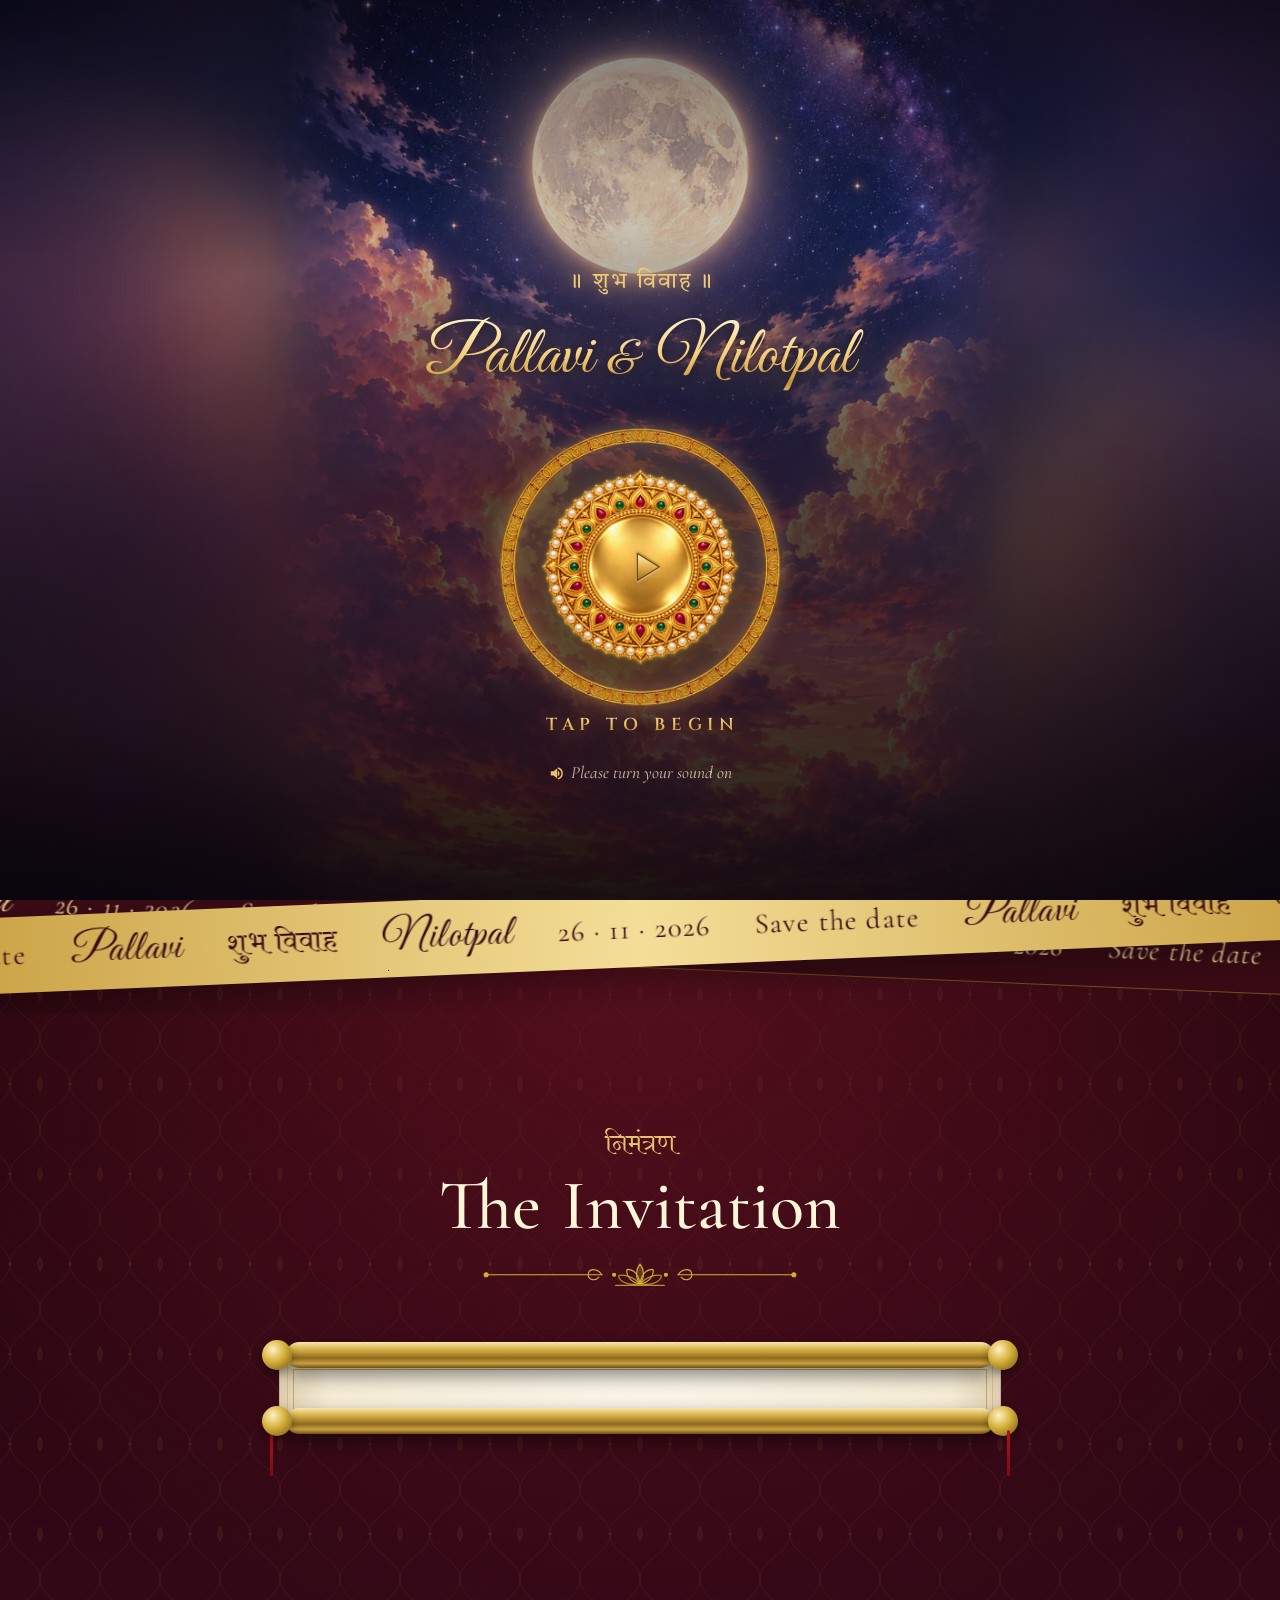
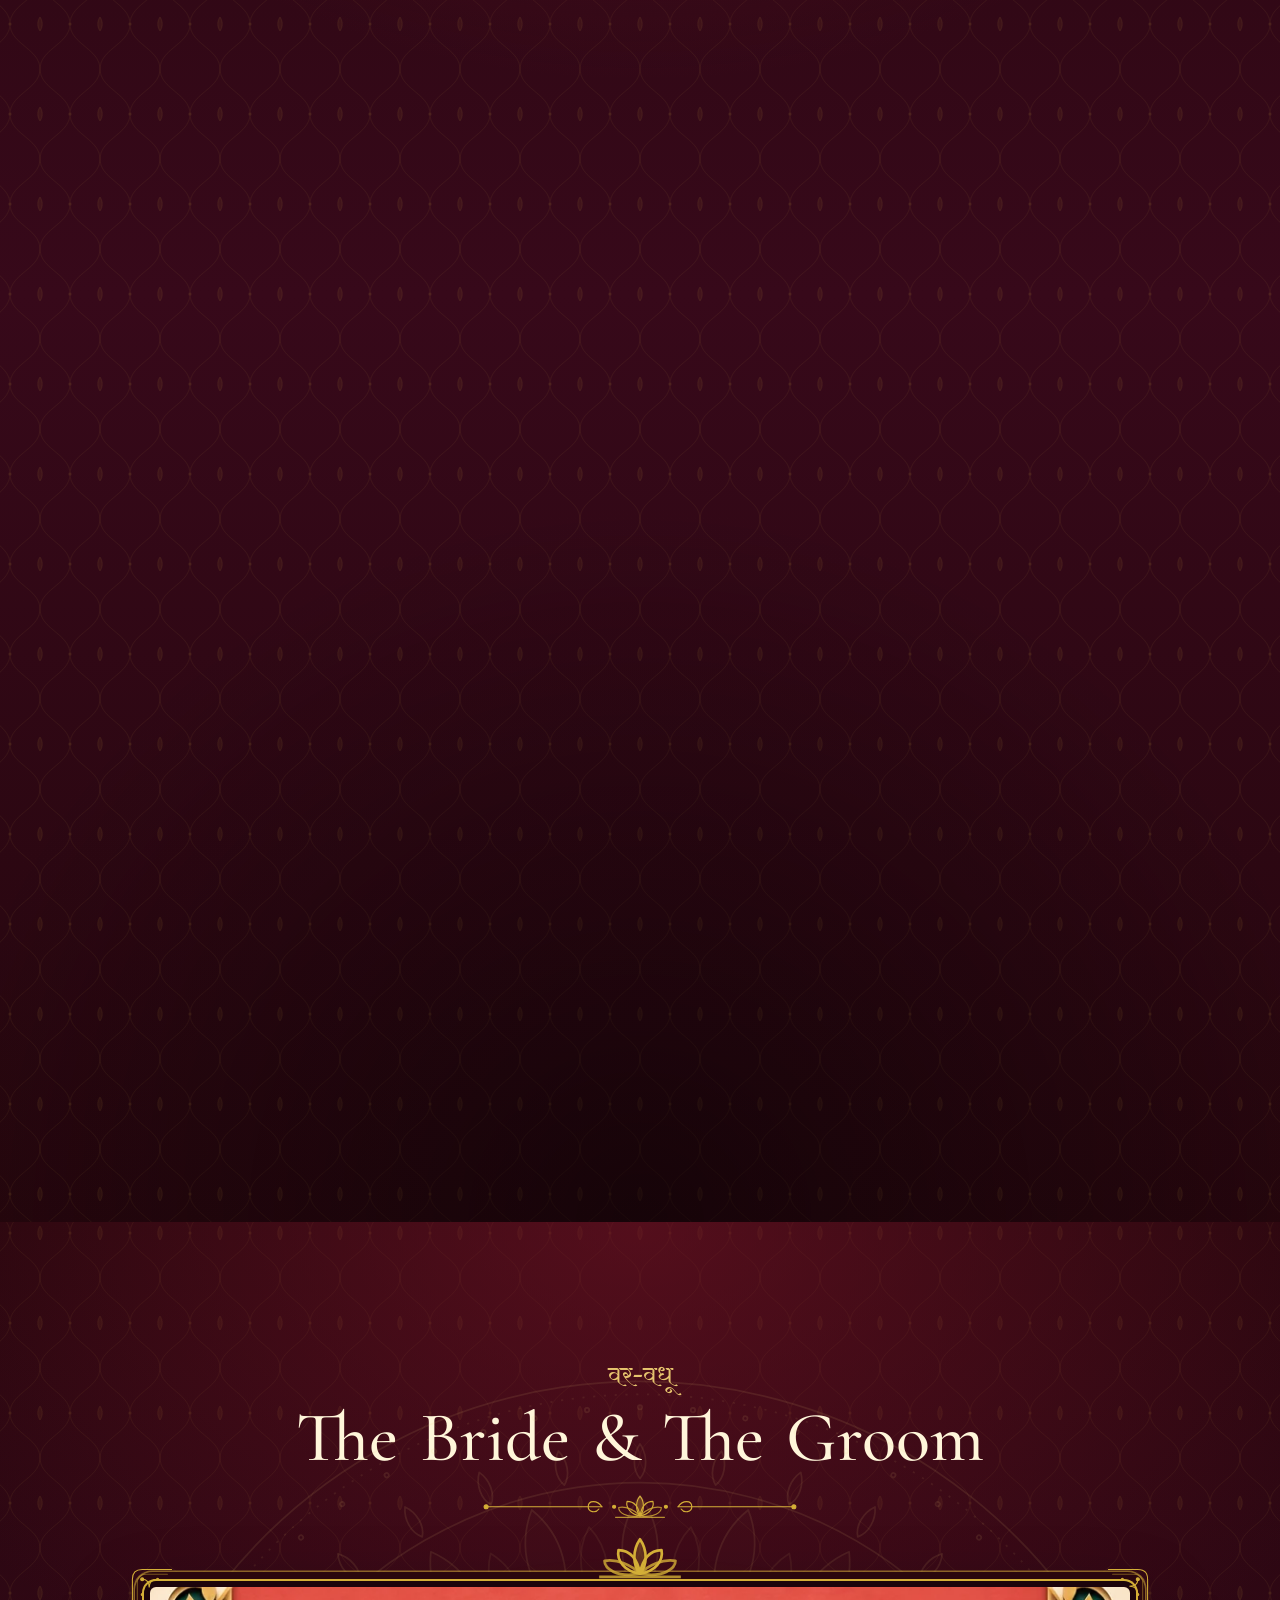
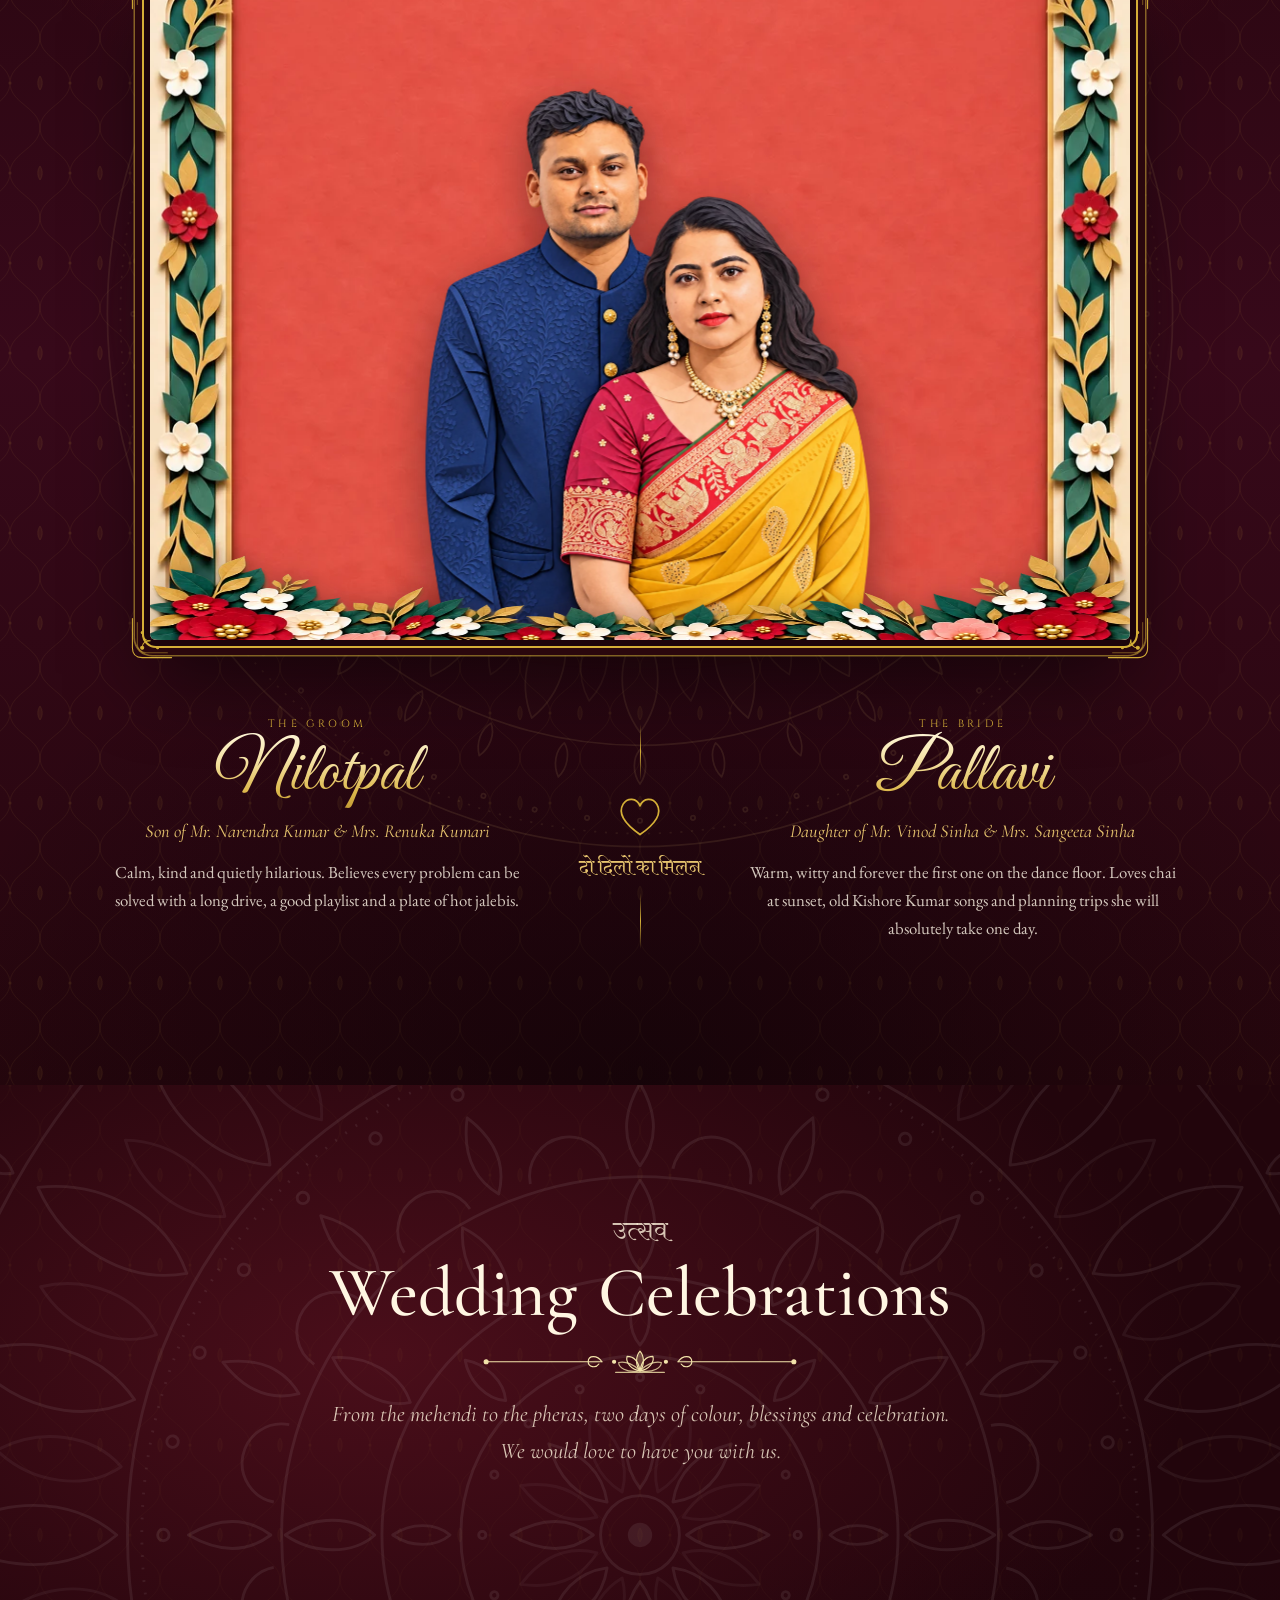
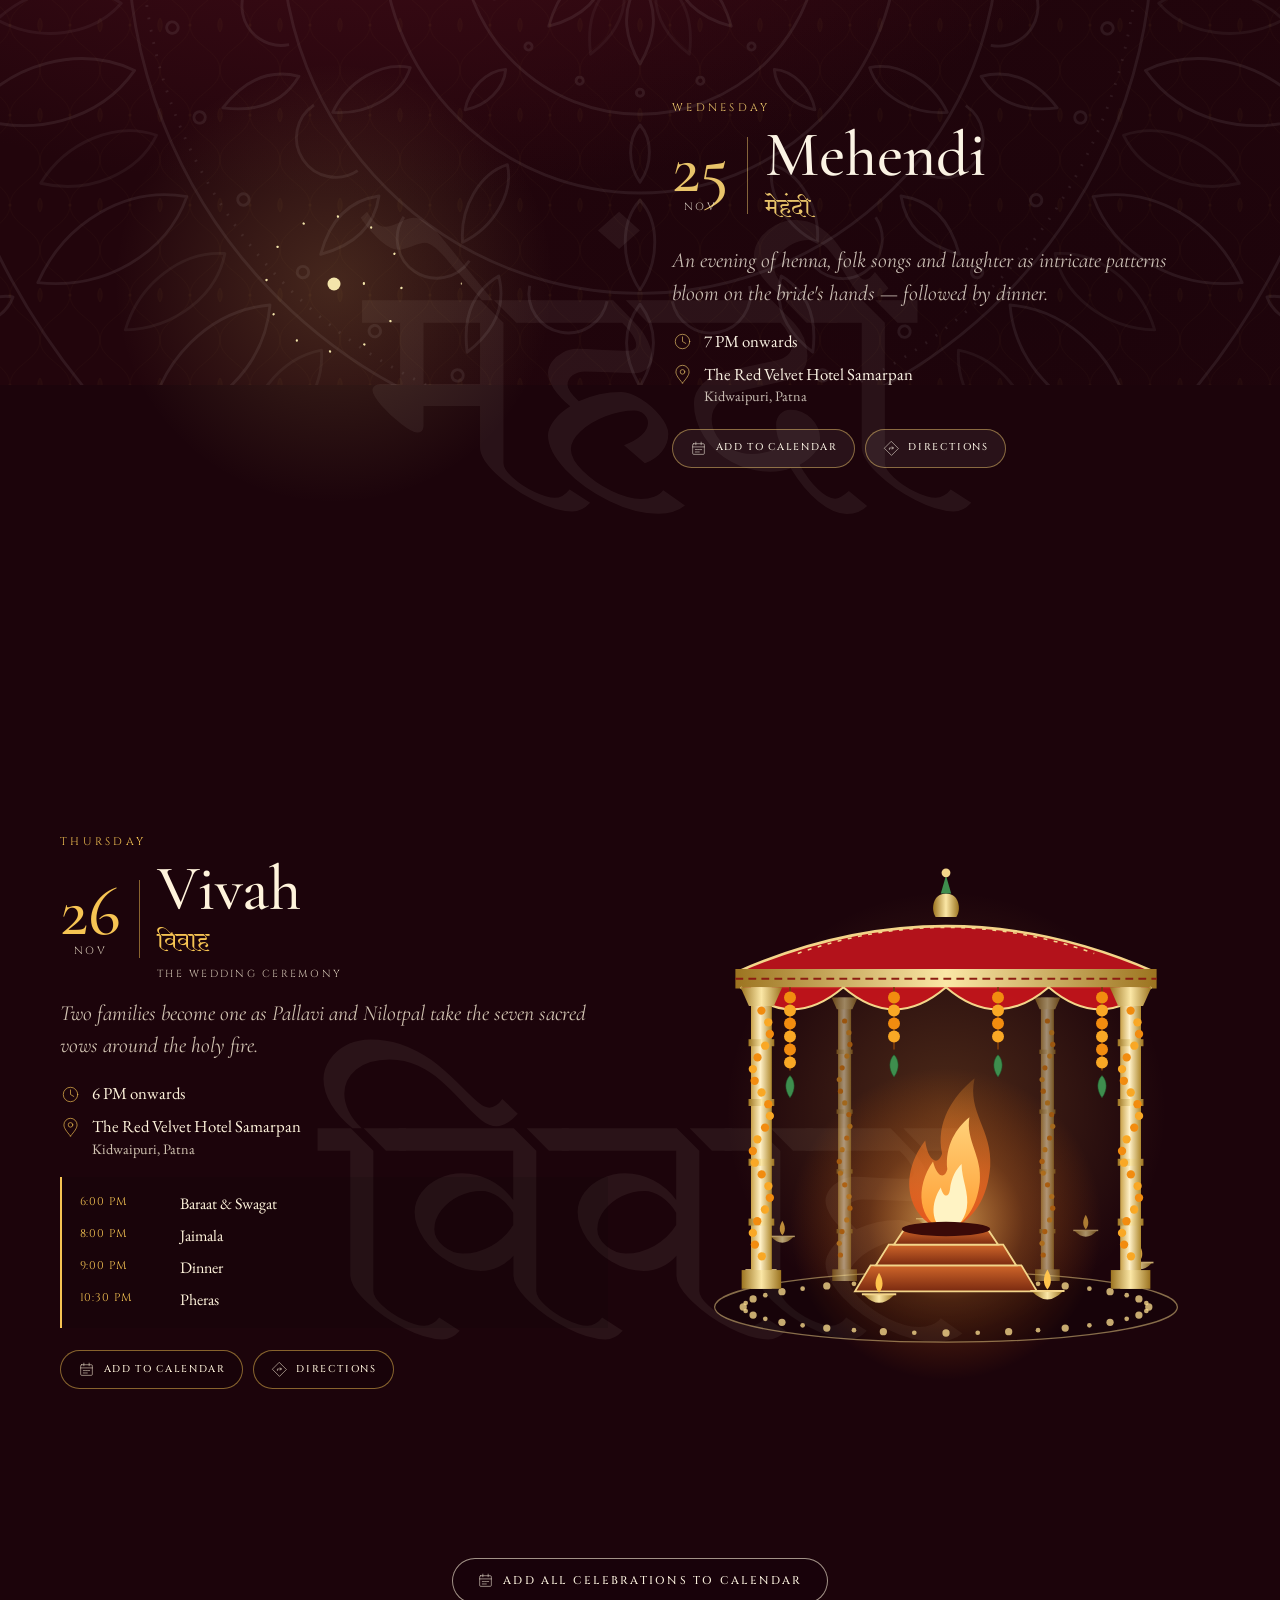
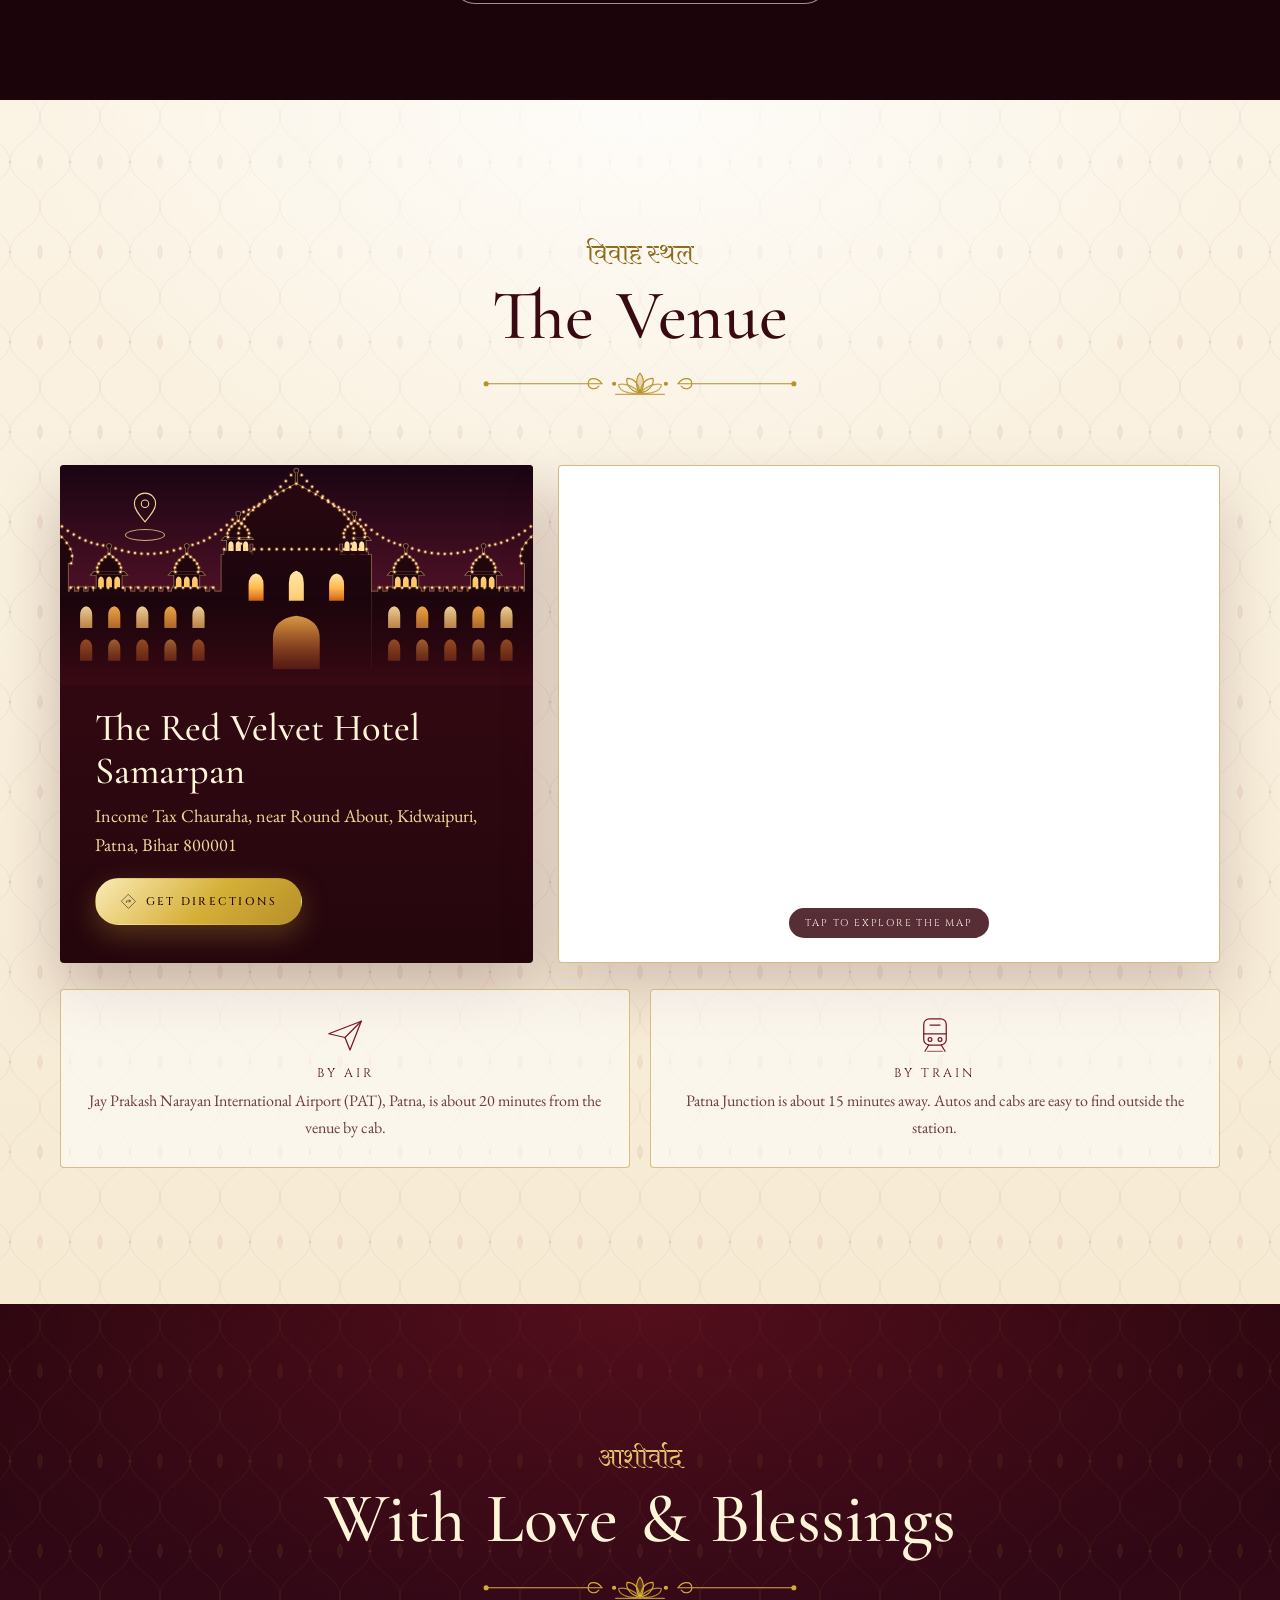
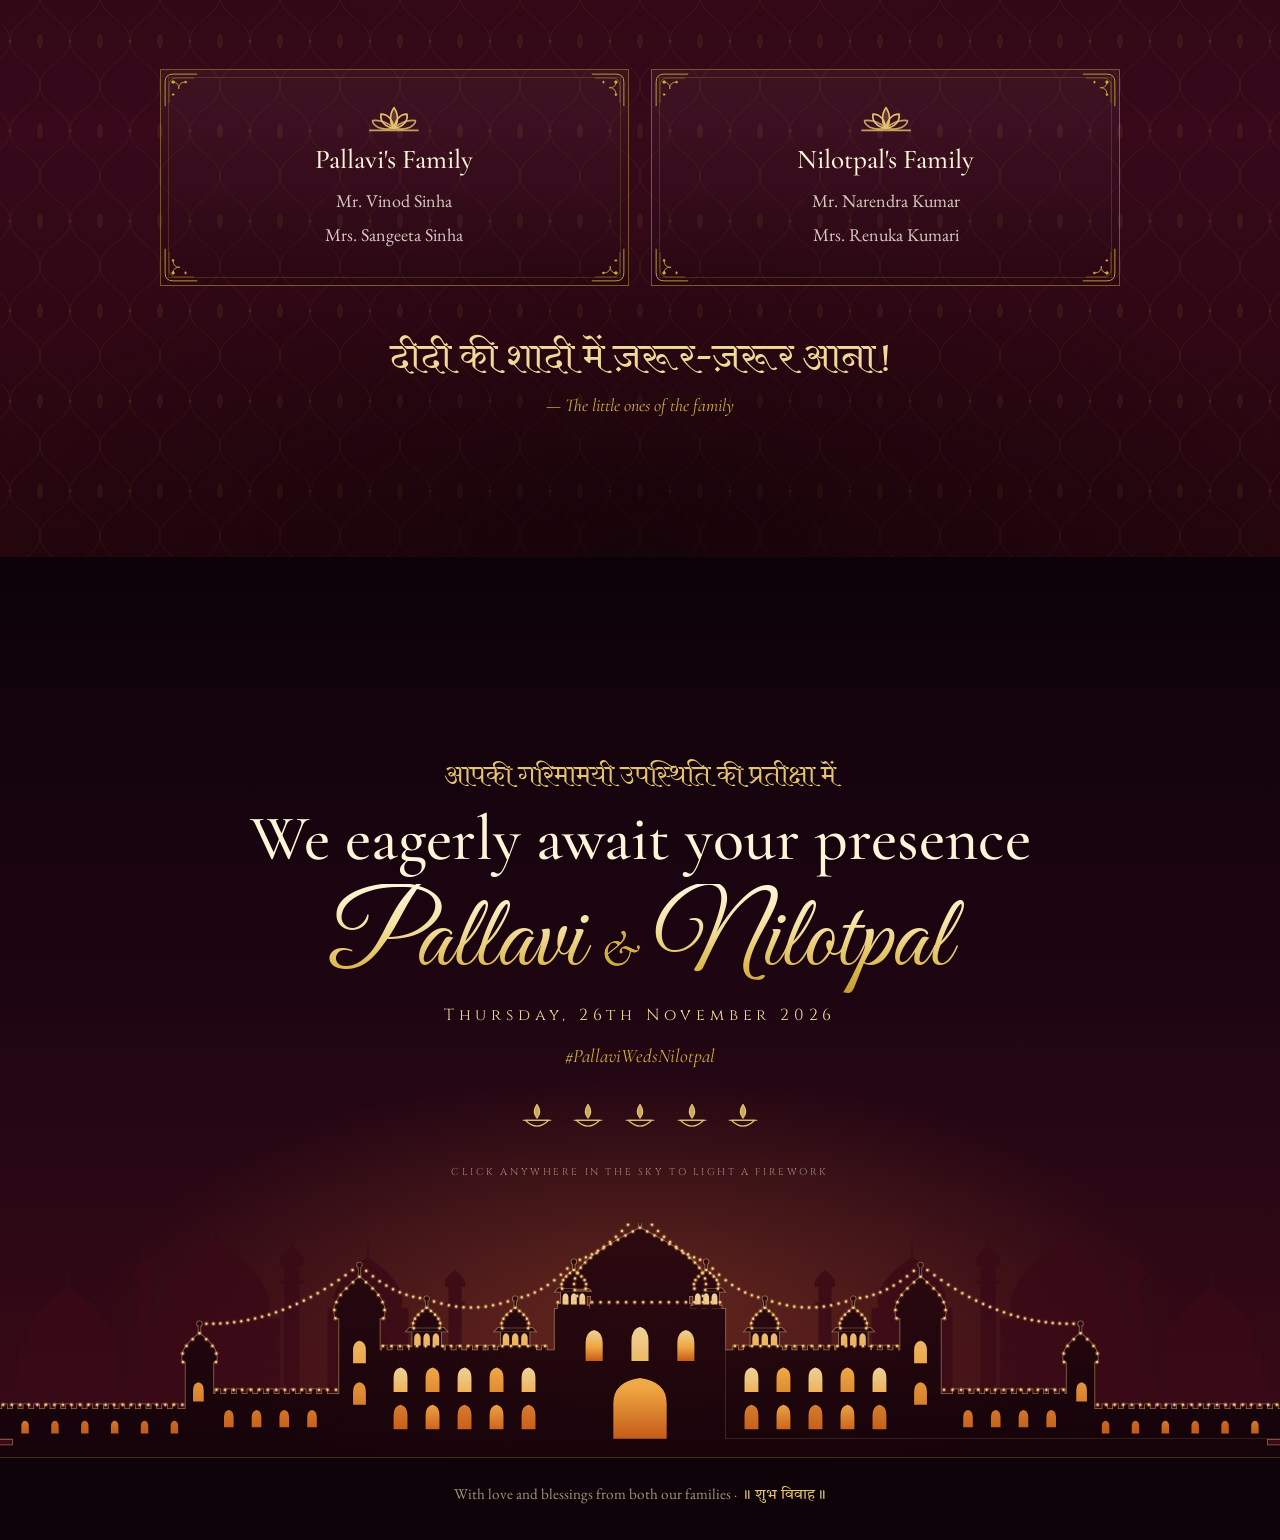
==== commit 9ac58065: "Mehendi starts at 7 PM, not 4 PM The event card now reads "7 PM onwards", and the calendar file foll" ====
--- a/index.html
+++ b/index.html
@@ -19,7 +19,7 @@
   <link rel="preconnect" href="https://fonts.googleapis.com">
   <link rel="preconnect" href="https://fonts.gstatic.com" crossorigin>
   <link href="https://fonts.googleapis.com/css2?family=Amita:wght@400;700&family=Cinzel:wght@400;500;600&family=Cormorant+Garamond:ital,wght@0,400;0,500;0,600;1,400;1,500&family=EB+Garamond:ital,wght@0,400;0,500;1,400&family=Great+Vibes&family=Tiro+Devanagari+Hindi&display=swap" rel="stylesheet">
-  <link rel="stylesheet" href="css/v2.css?v=9">
+  <link rel="stylesheet" href="css/v2.css?v=10">
 </head>
 <body class="is-locked">
 
@@ -246,12 +246,12 @@
   <script src="js/vendor/gsap.min.js"></script>
   <script src="js/vendor/ScrollTrigger.min.js"></script>
   <script src="js/vendor/lenis.min.js"></script>
-  <script src="js/config.js?v=9"></script>
-  <script src="js/art.js?v=9"></script>
-  <script src="js/scenes.js?v=9"></script>
-  <script src="js/fx.js?v=9"></script>
-  <script src="js/sound.js?v=9"></script>
-  <script src="js/app.js?v=9"></script>
-  <script src="js/intro.js?v=9"></script>
+  <script src="js/config.js?v=10"></script>
+  <script src="js/art.js?v=10"></script>
+  <script src="js/scenes.js?v=10"></script>
+  <script src="js/fx.js?v=10"></script>
+  <script src="js/sound.js?v=10"></script>
+  <script src="js/app.js?v=10"></script>
+  <script src="js/intro.js?v=10"></script>
 </body>
 </html>
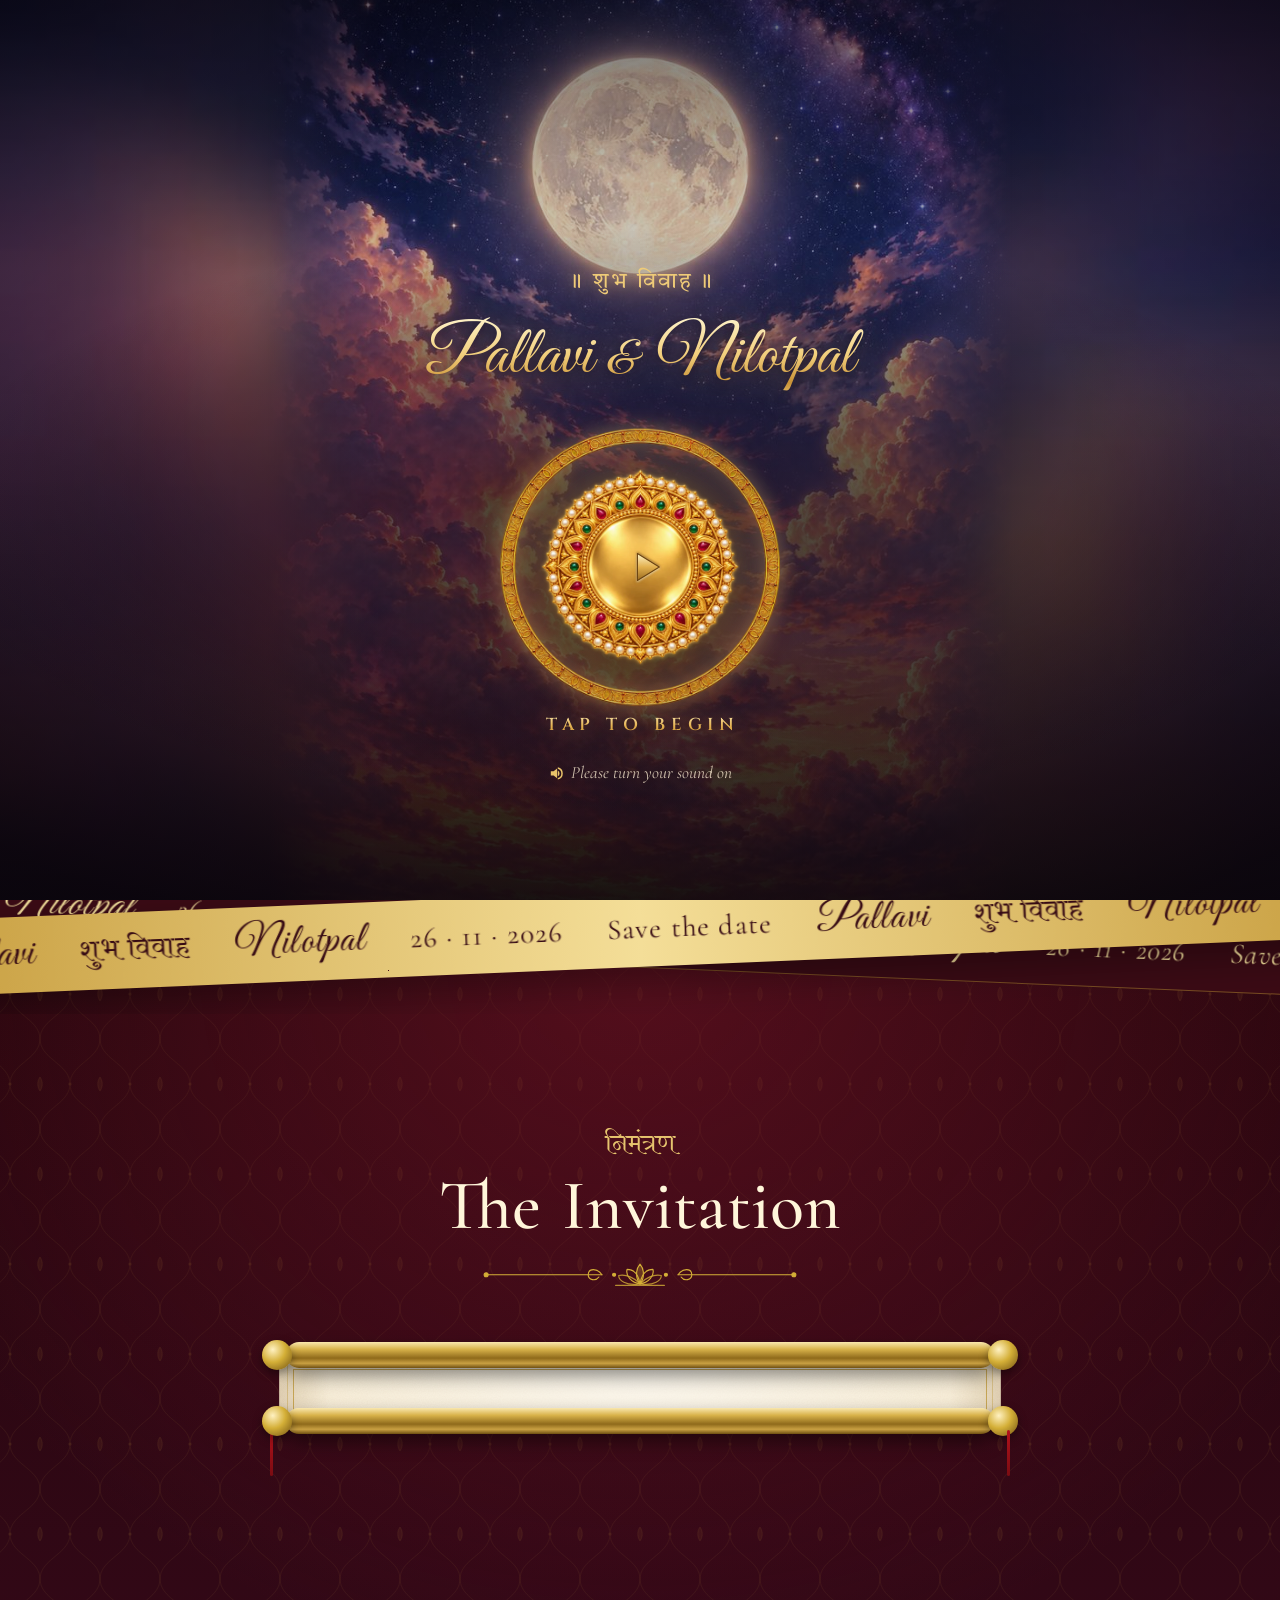
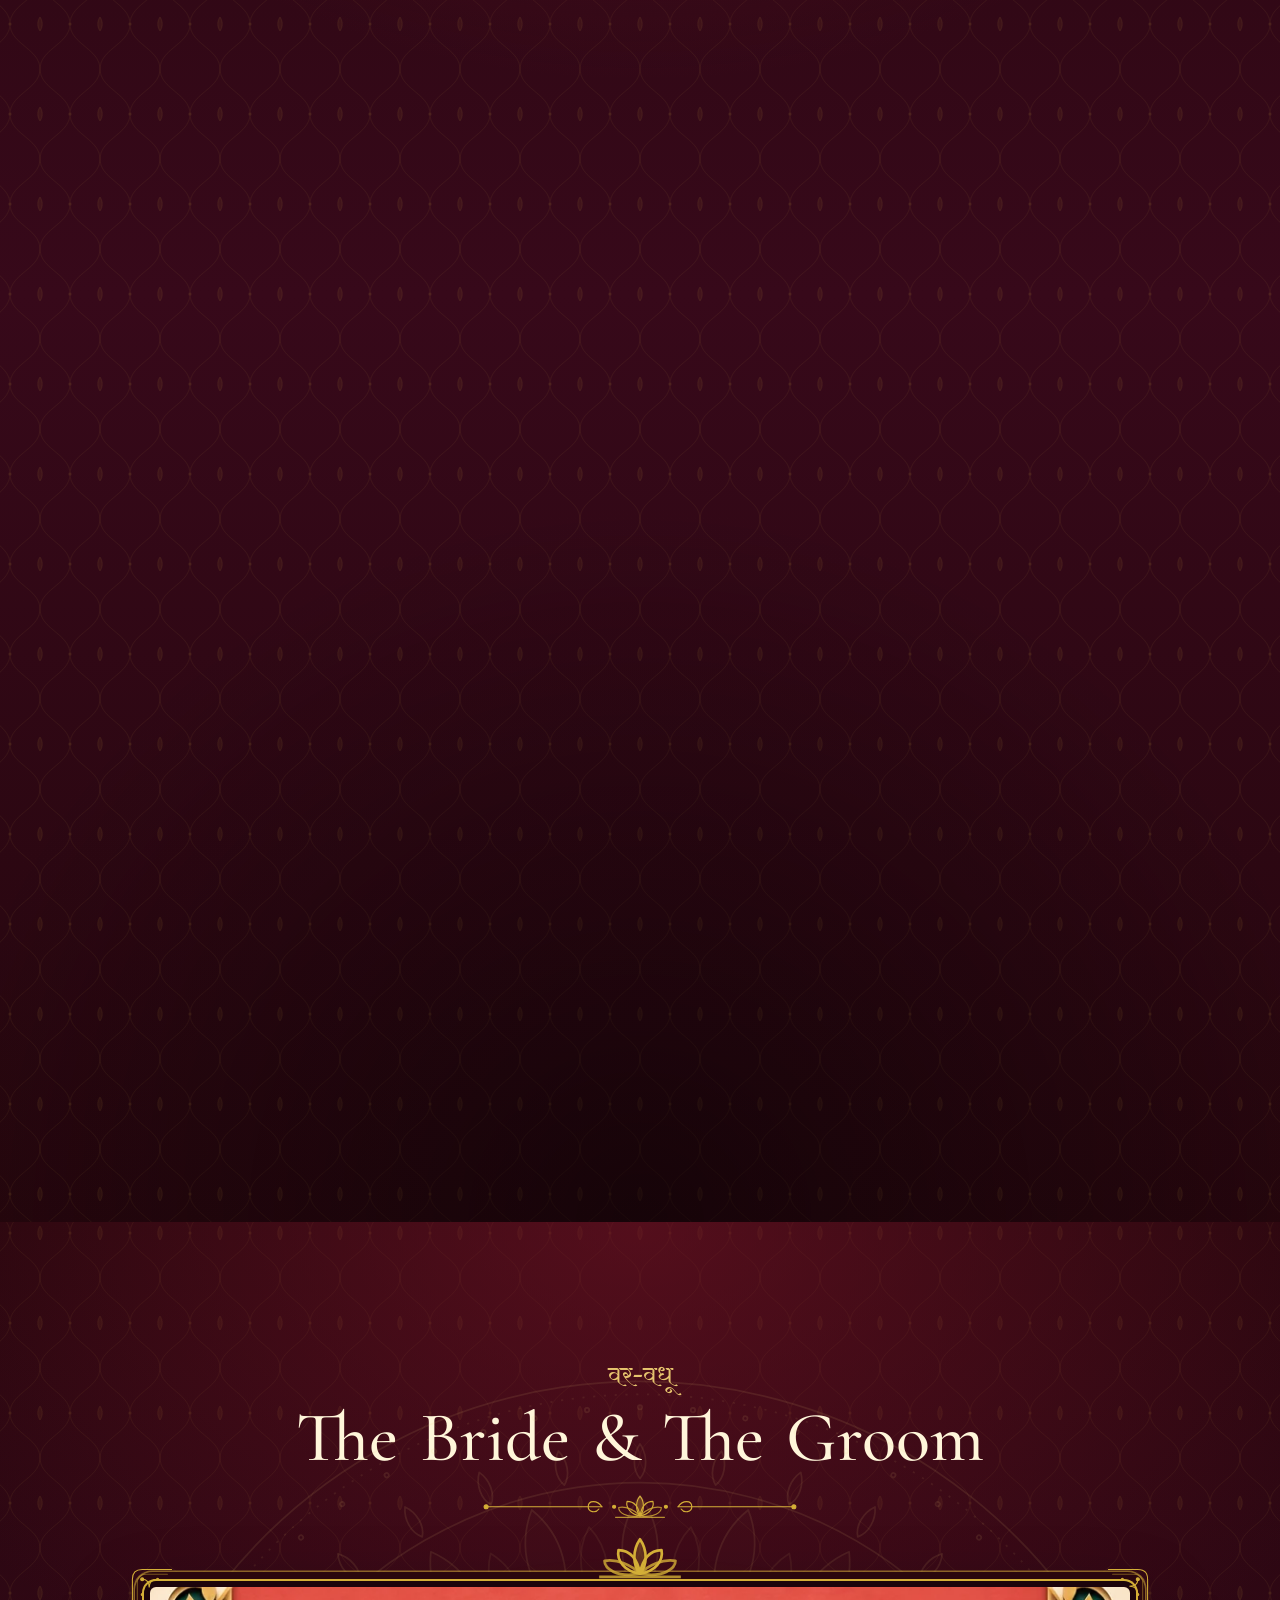
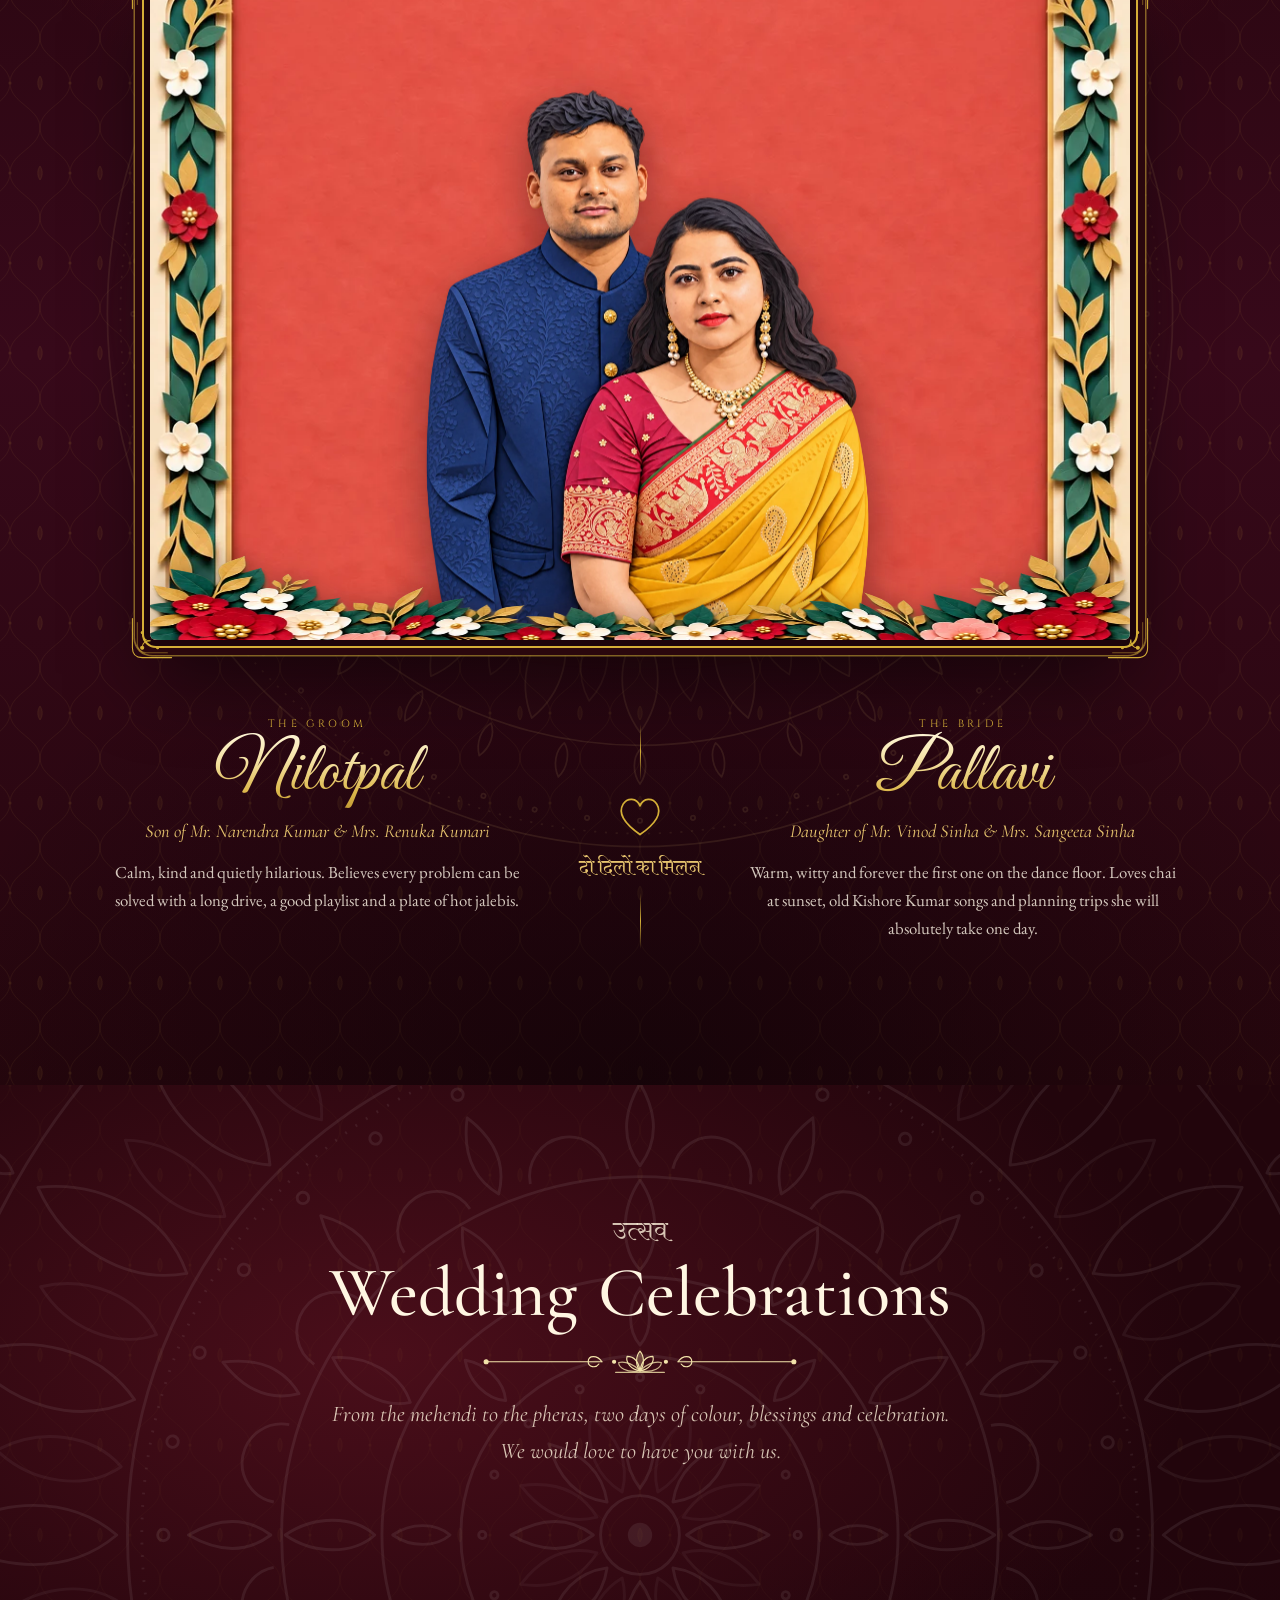
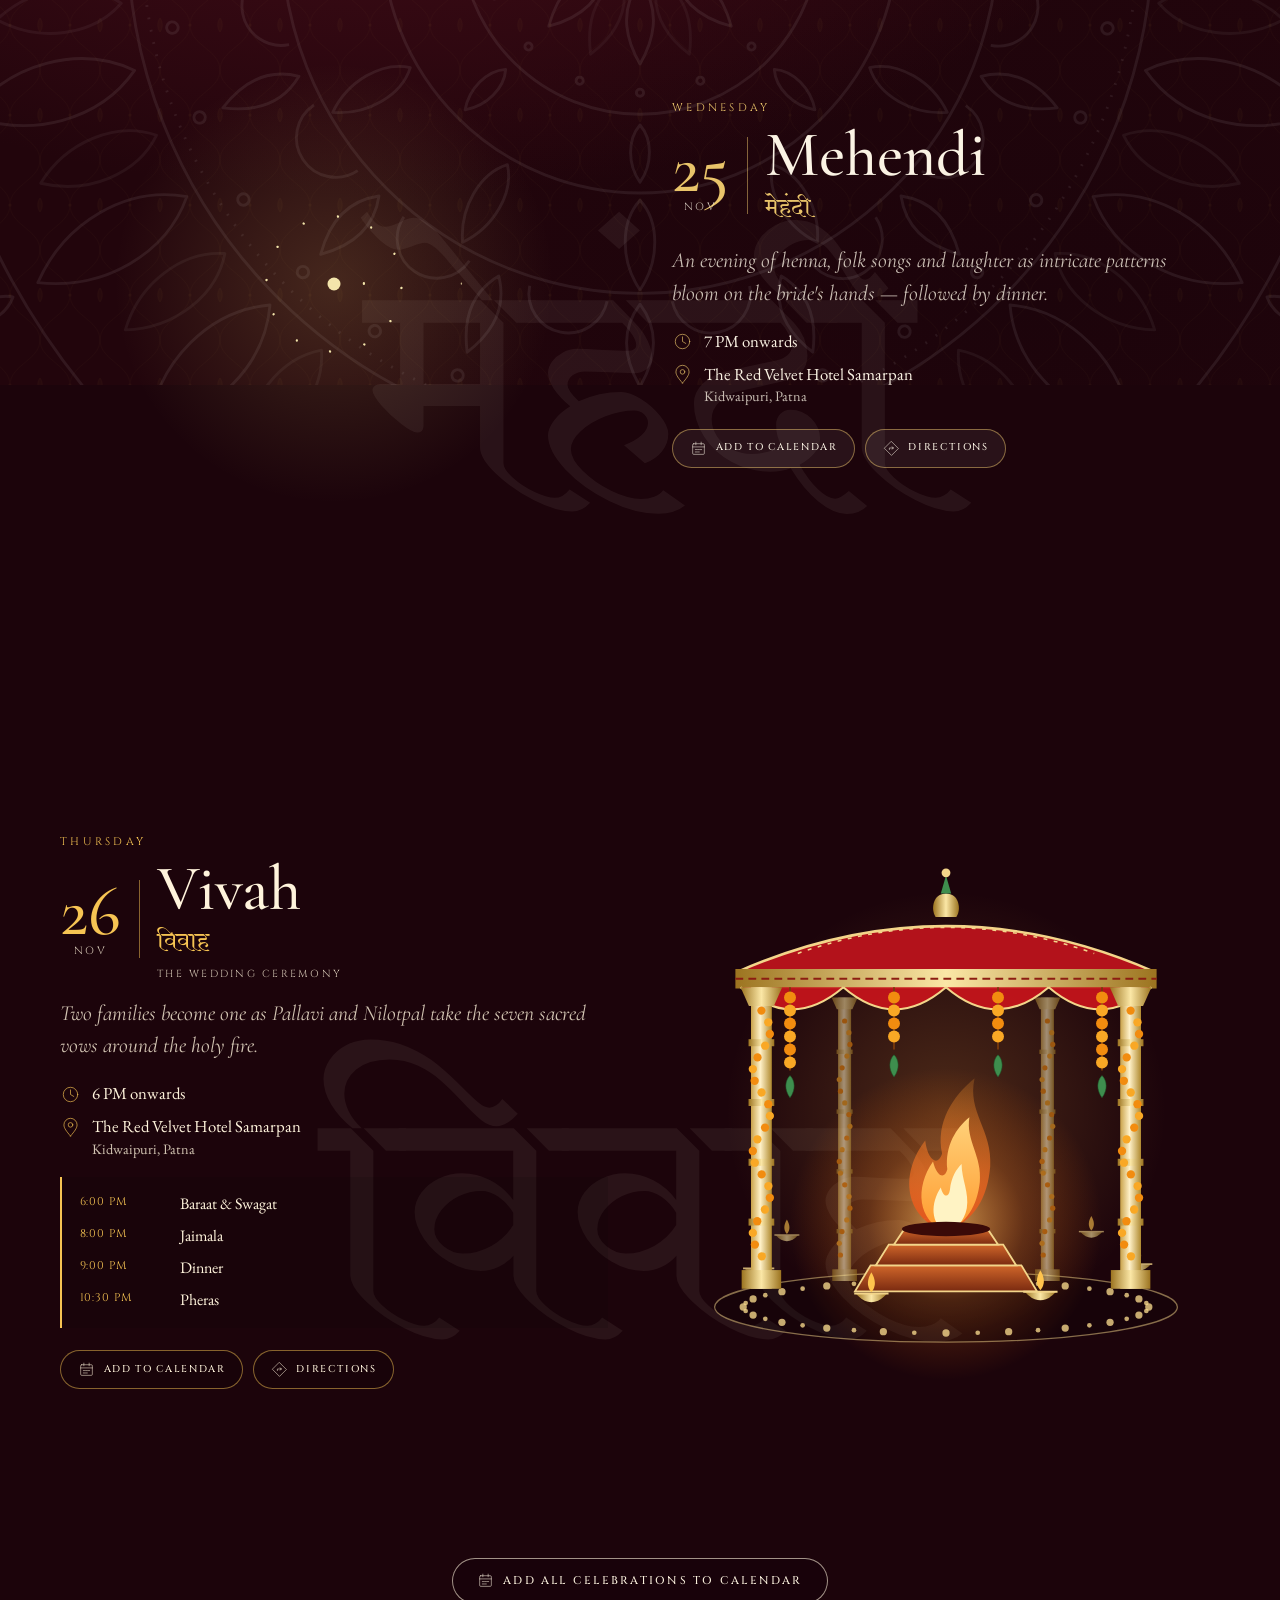
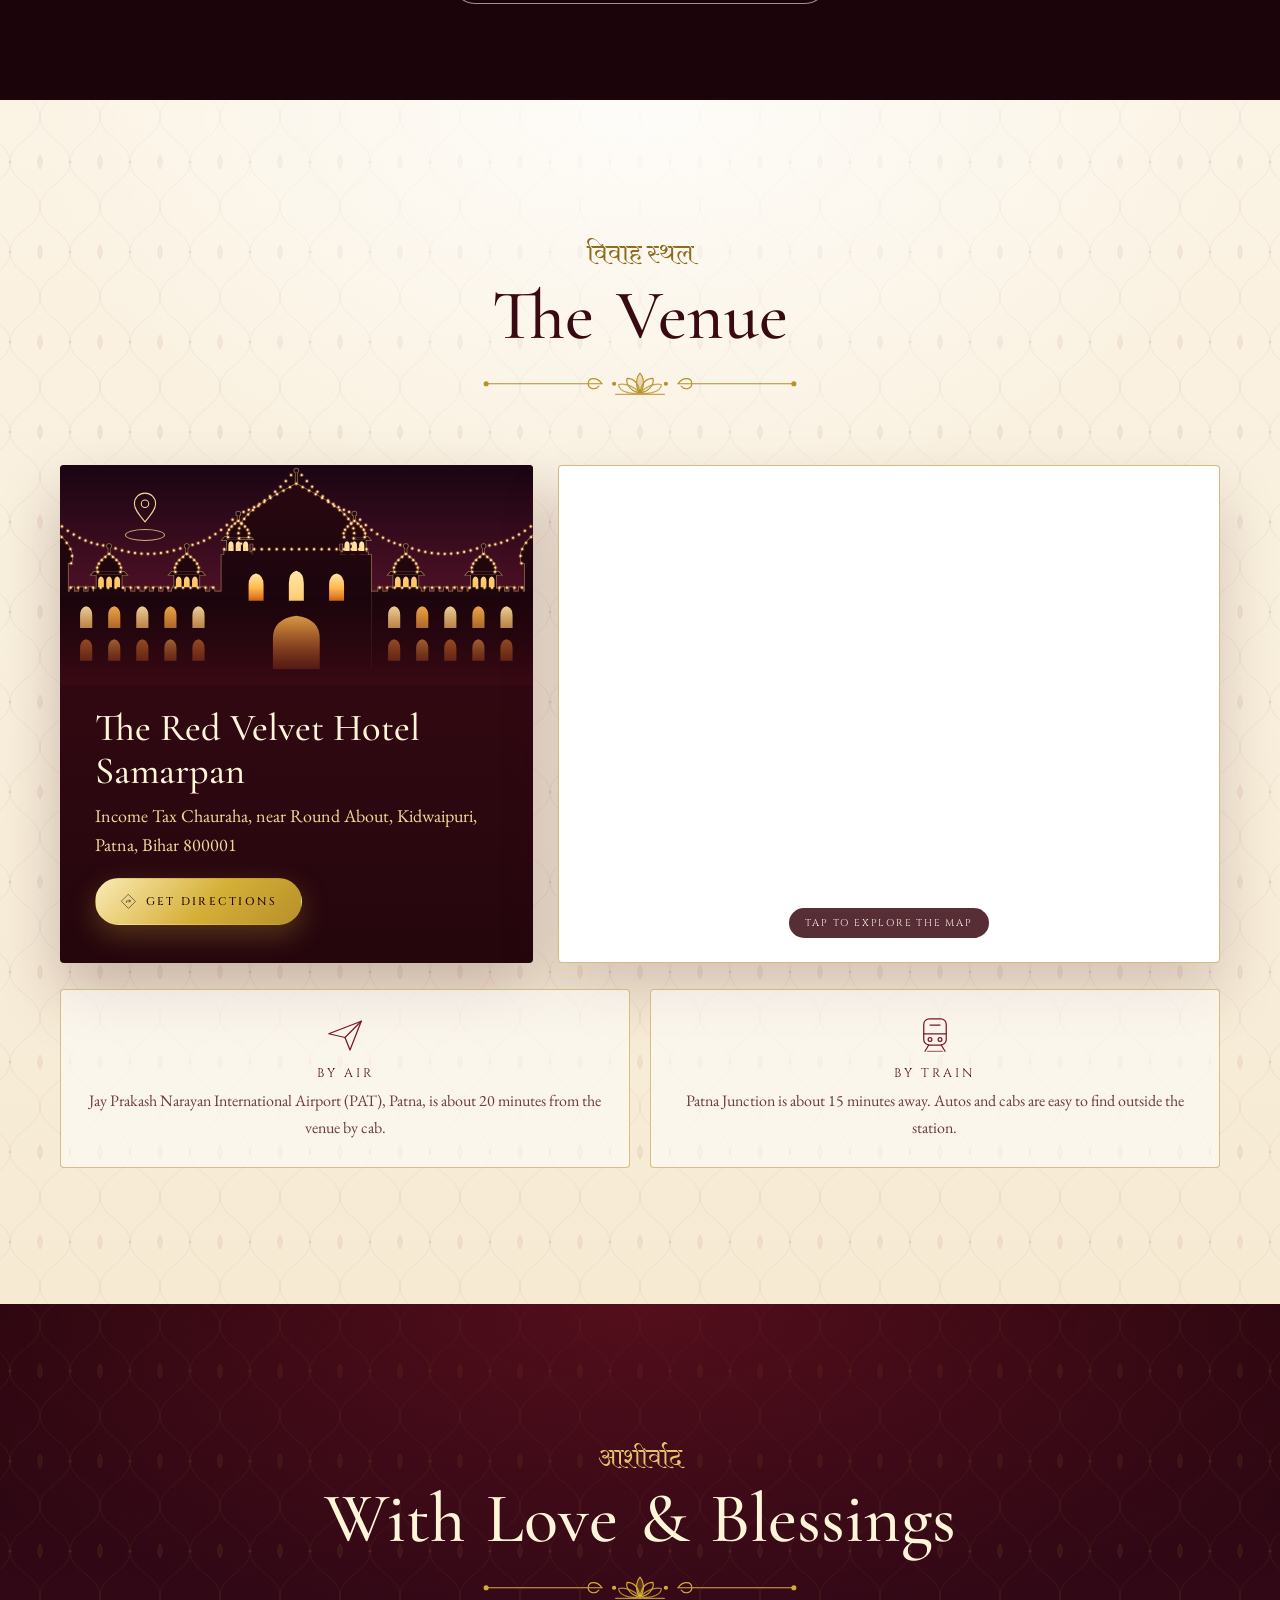
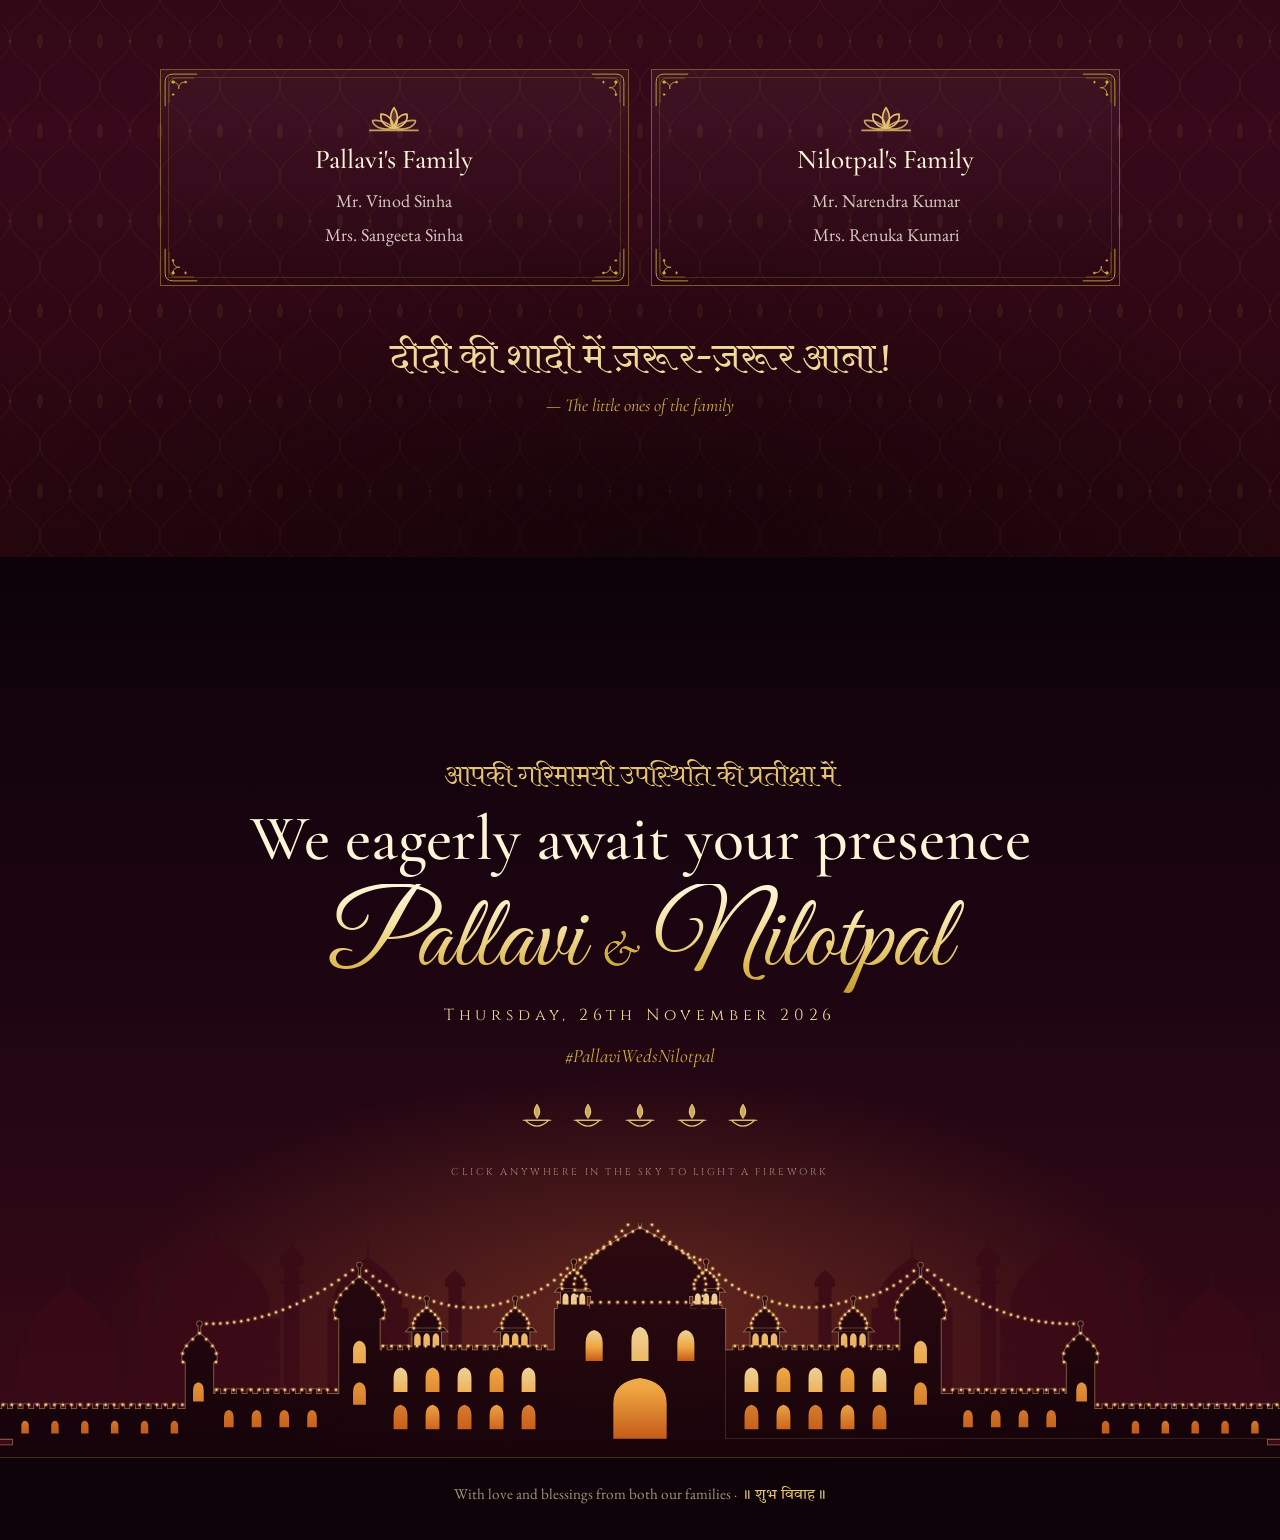
==== commit 688d0ed9: "Auto scroll: the page drifts slowly down after the doors open Guests may not know there is more belo" ====
--- a/index.html
+++ b/index.html
@@ -19,7 +19,7 @@
   <link rel="preconnect" href="https://fonts.googleapis.com">
   <link rel="preconnect" href="https://fonts.gstatic.com" crossorigin>
   <link href="https://fonts.googleapis.com/css2?family=Amita:wght@400;700&family=Cinzel:wght@400;500;600&family=Cormorant+Garamond:ital,wght@0,400;0,500;0,600;1,400;1,500&family=EB+Garamond:ital,wght@0,400;0,500;1,400&family=Great+Vibes&family=Tiro+Devanagari+Hindi&display=swap" rel="stylesheet">
-  <link rel="stylesheet" href="css/v2.css?v=10">
+  <link rel="stylesheet" href="css/v2.css?v=11">
 </head>
 <body class="is-locked">
 
@@ -246,12 +246,12 @@
   <script src="js/vendor/gsap.min.js"></script>
   <script src="js/vendor/ScrollTrigger.min.js"></script>
   <script src="js/vendor/lenis.min.js"></script>
-  <script src="js/config.js?v=10"></script>
-  <script src="js/art.js?v=10"></script>
-  <script src="js/scenes.js?v=10"></script>
-  <script src="js/fx.js?v=10"></script>
-  <script src="js/sound.js?v=10"></script>
-  <script src="js/app.js?v=10"></script>
-  <script src="js/intro.js?v=10"></script>
+  <script src="js/config.js?v=11"></script>
+  <script src="js/art.js?v=11"></script>
+  <script src="js/scenes.js?v=11"></script>
+  <script src="js/fx.js?v=11"></script>
+  <script src="js/sound.js?v=11"></script>
+  <script src="js/app.js?v=11"></script>
+  <script src="js/intro.js?v=11"></script>
 </body>
 </html>
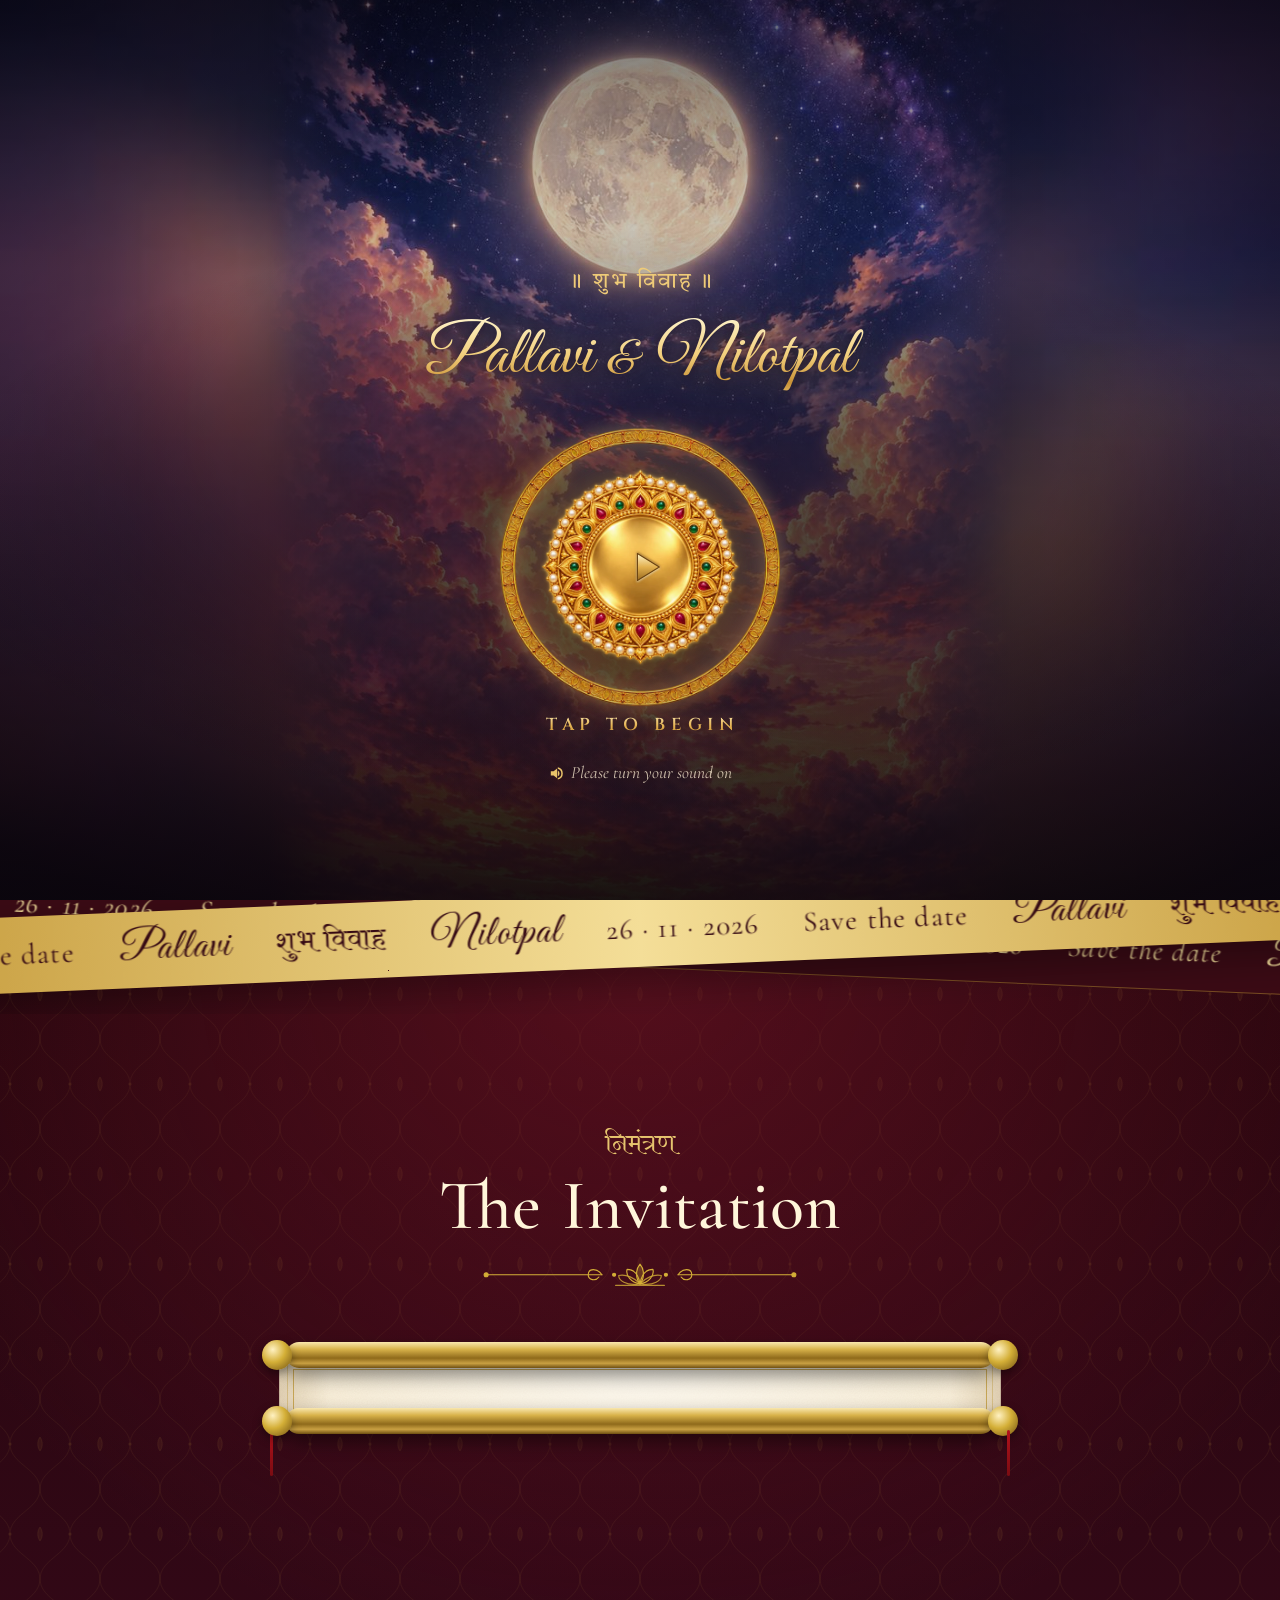
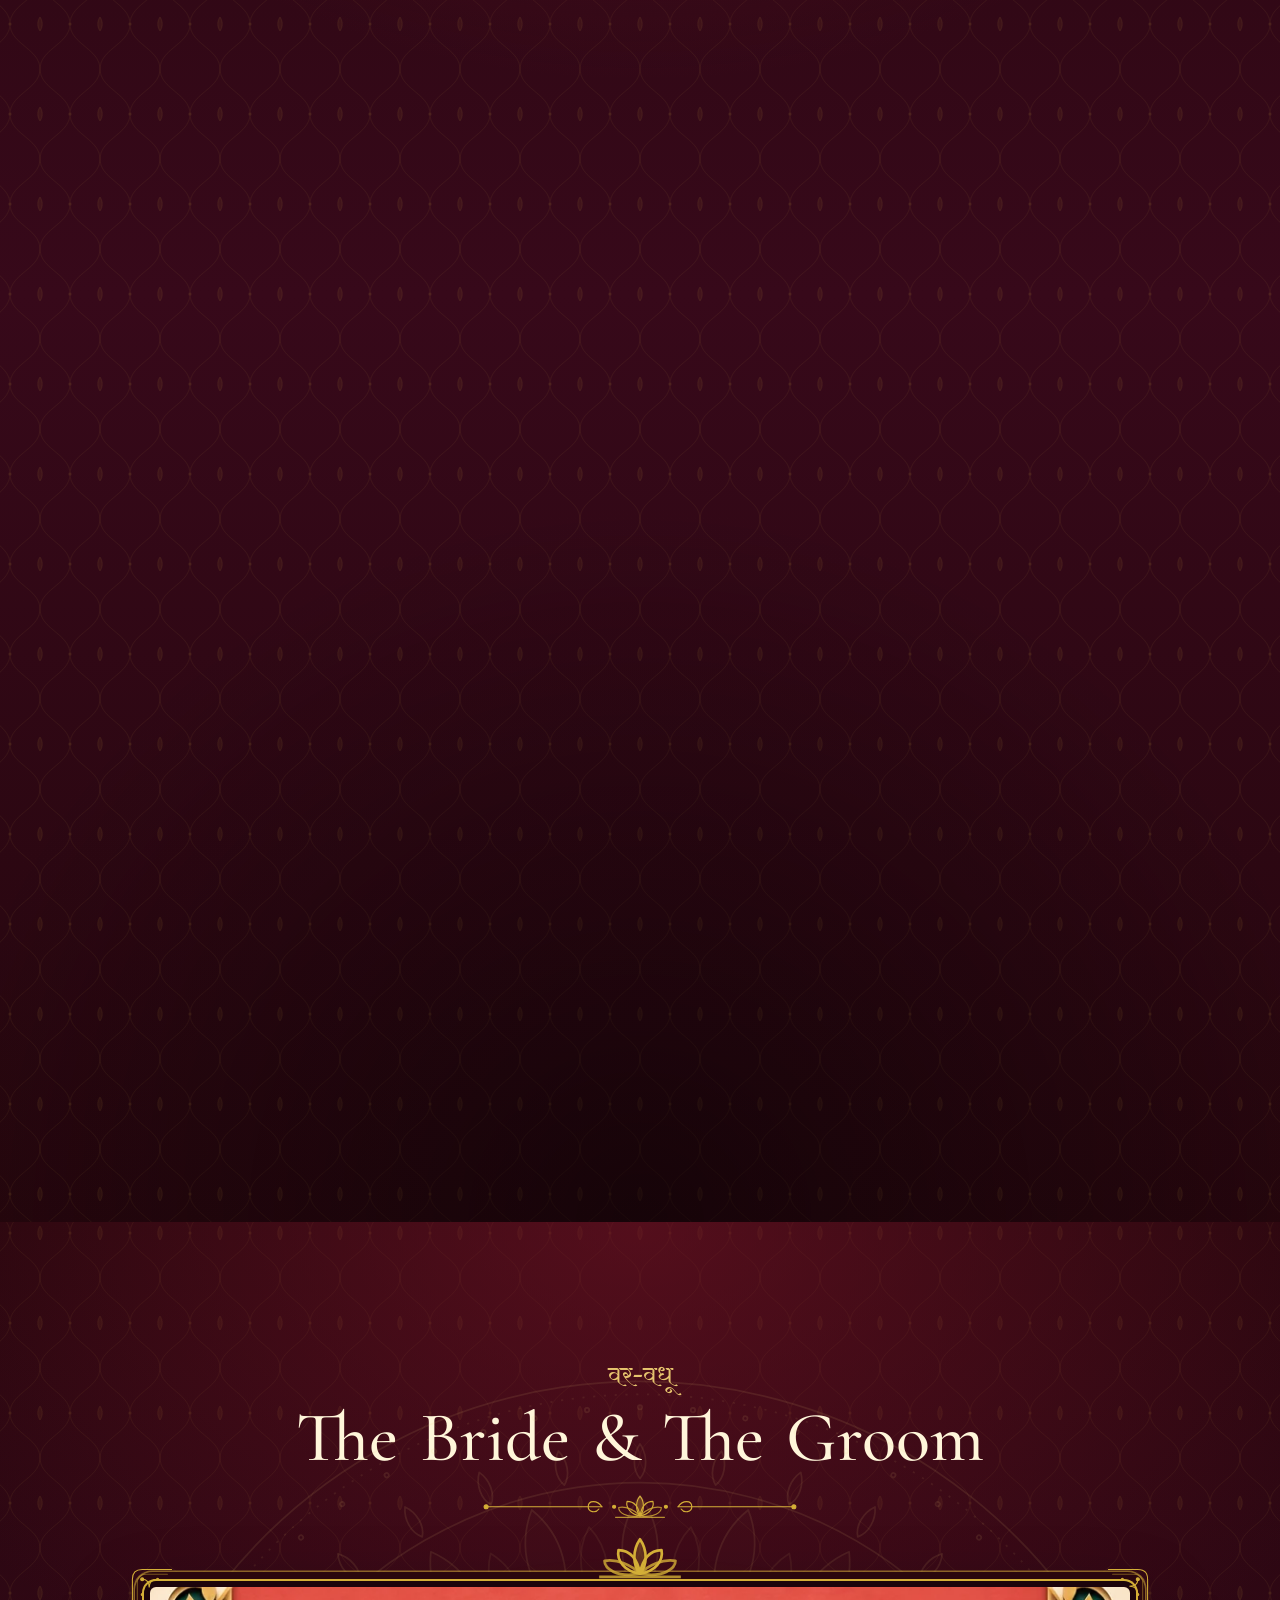
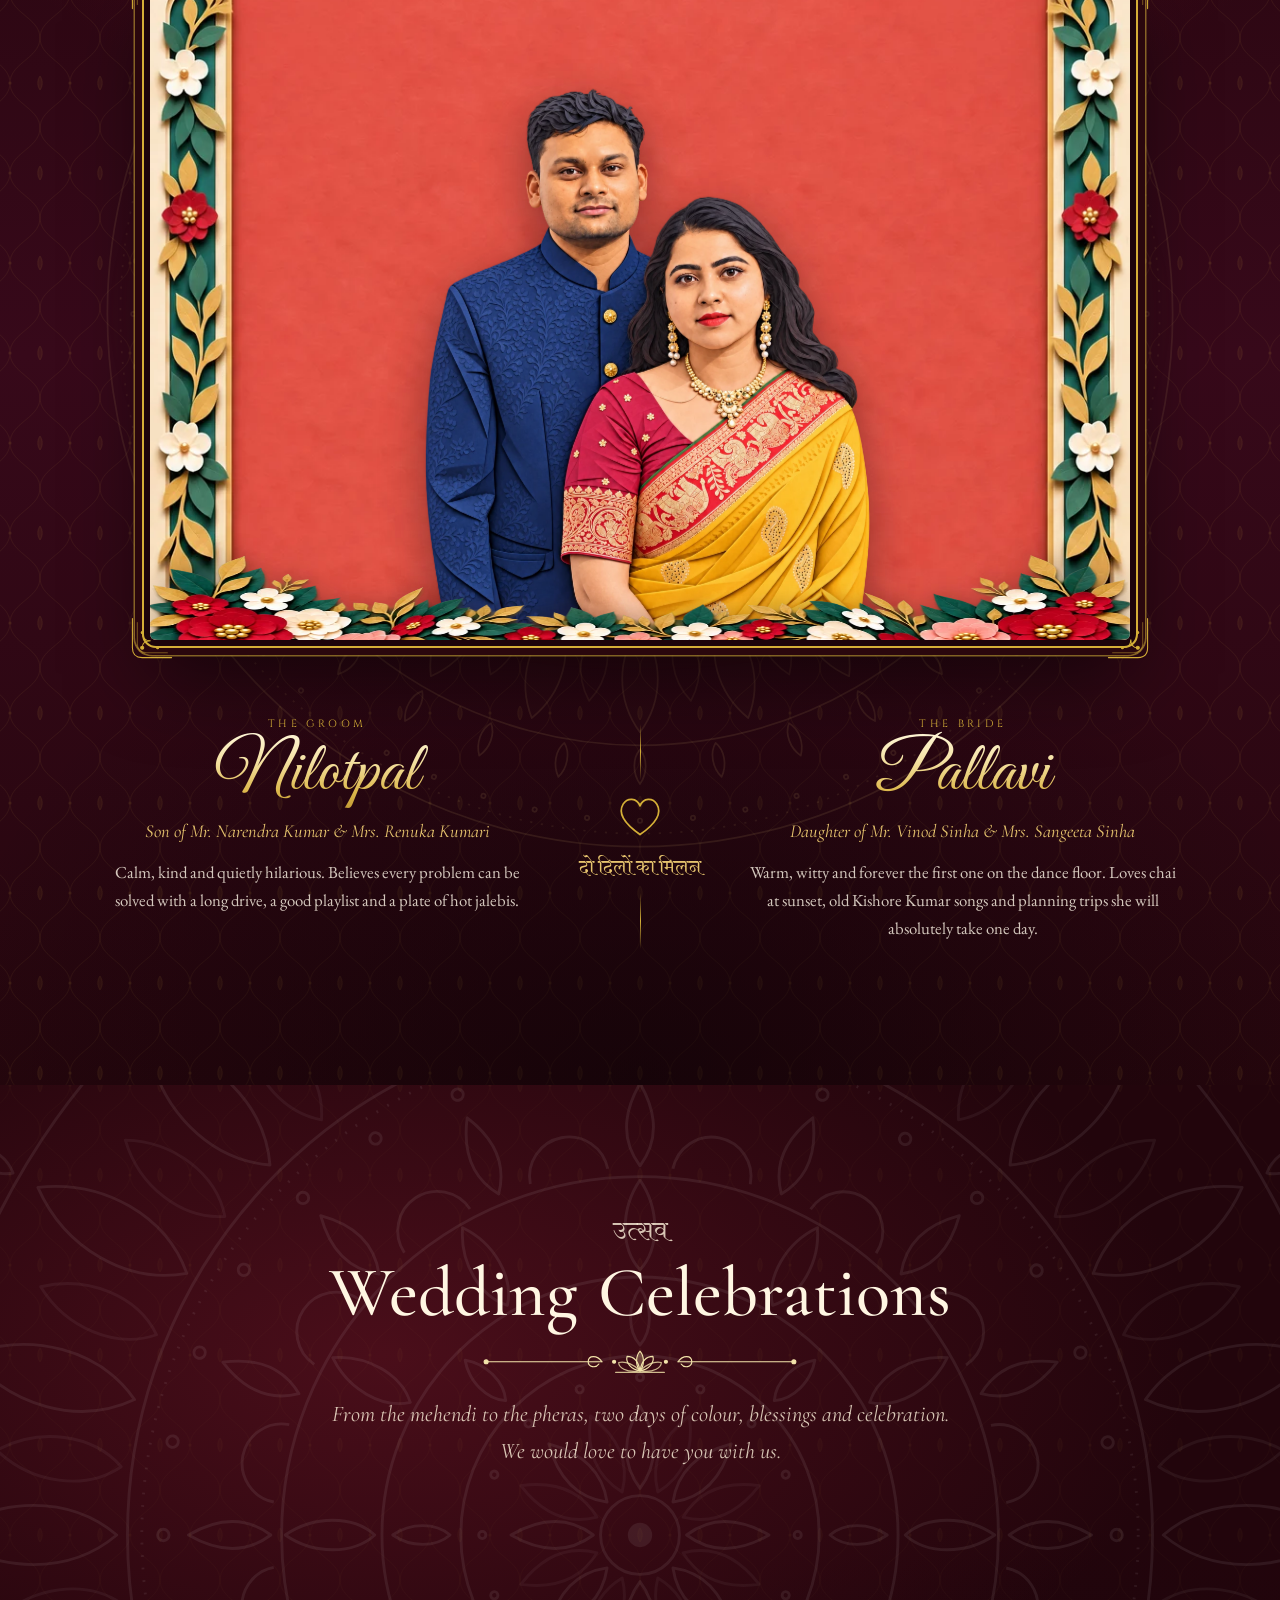
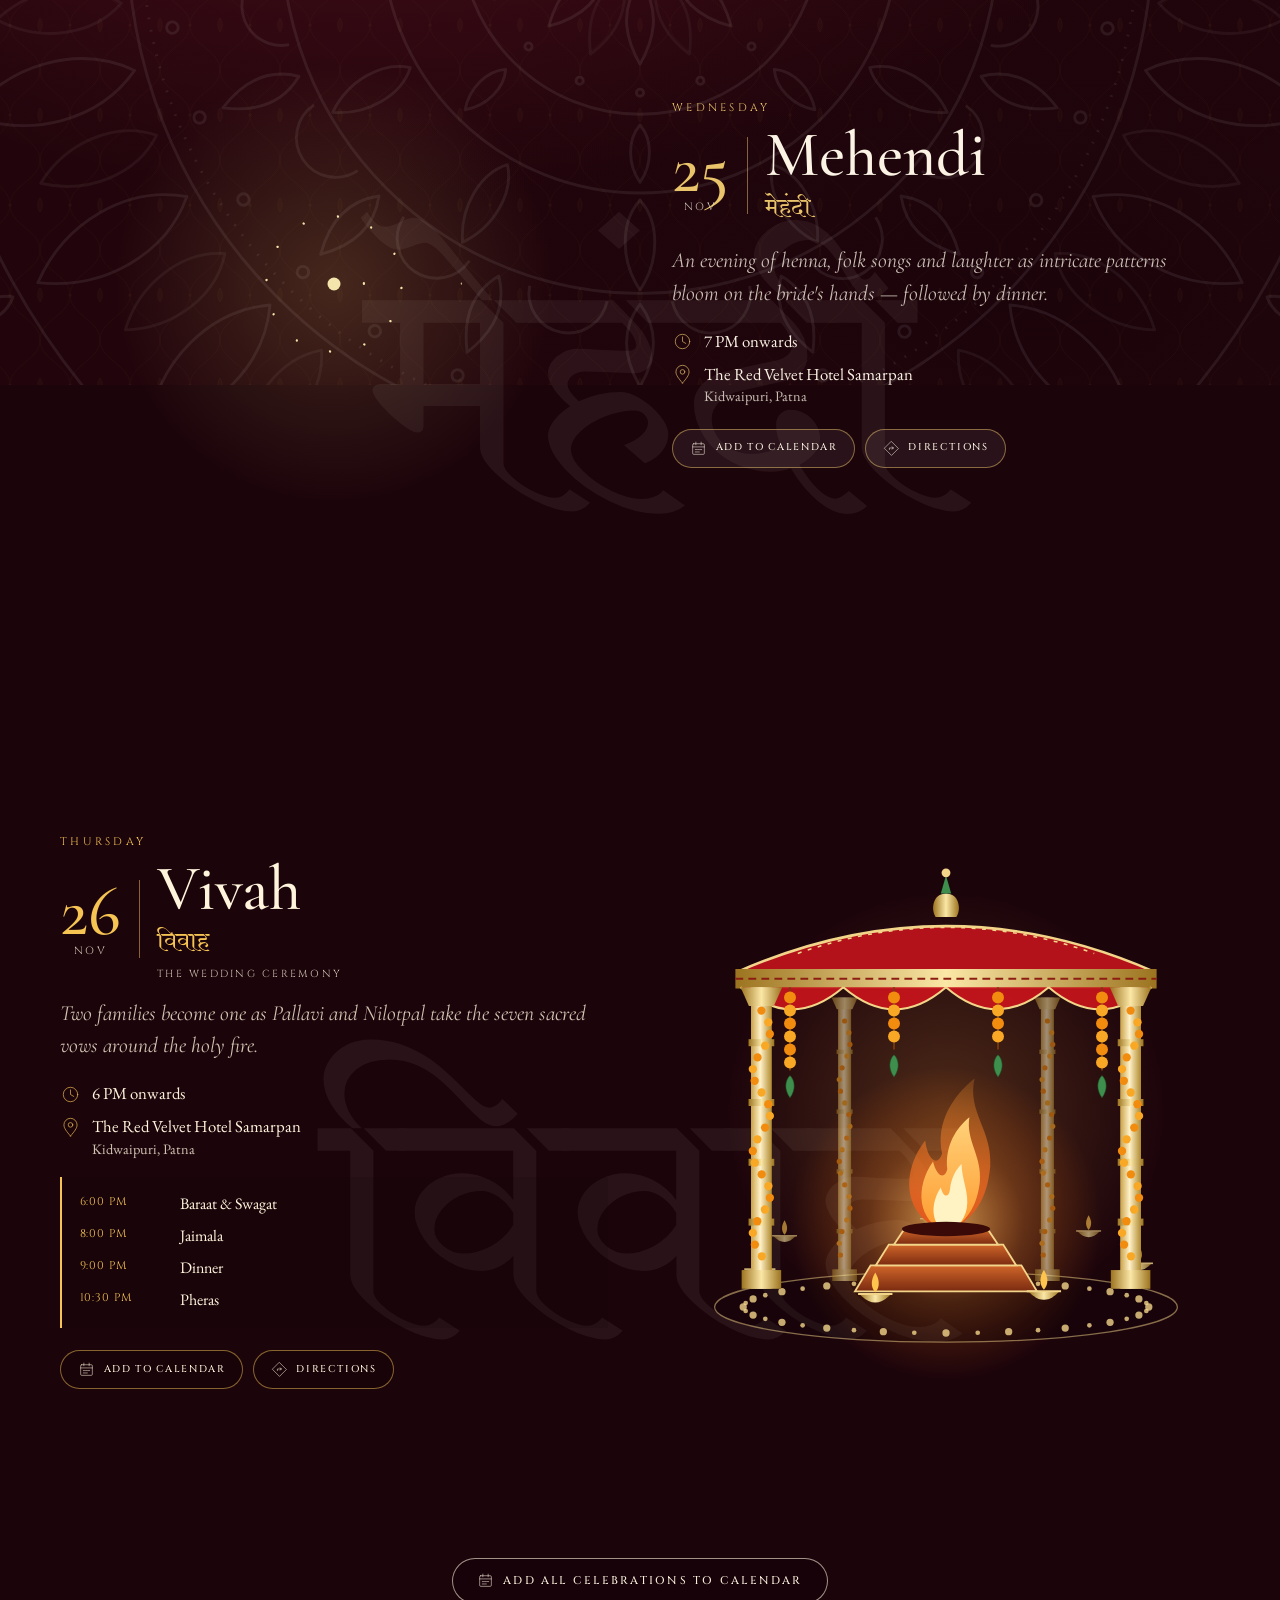
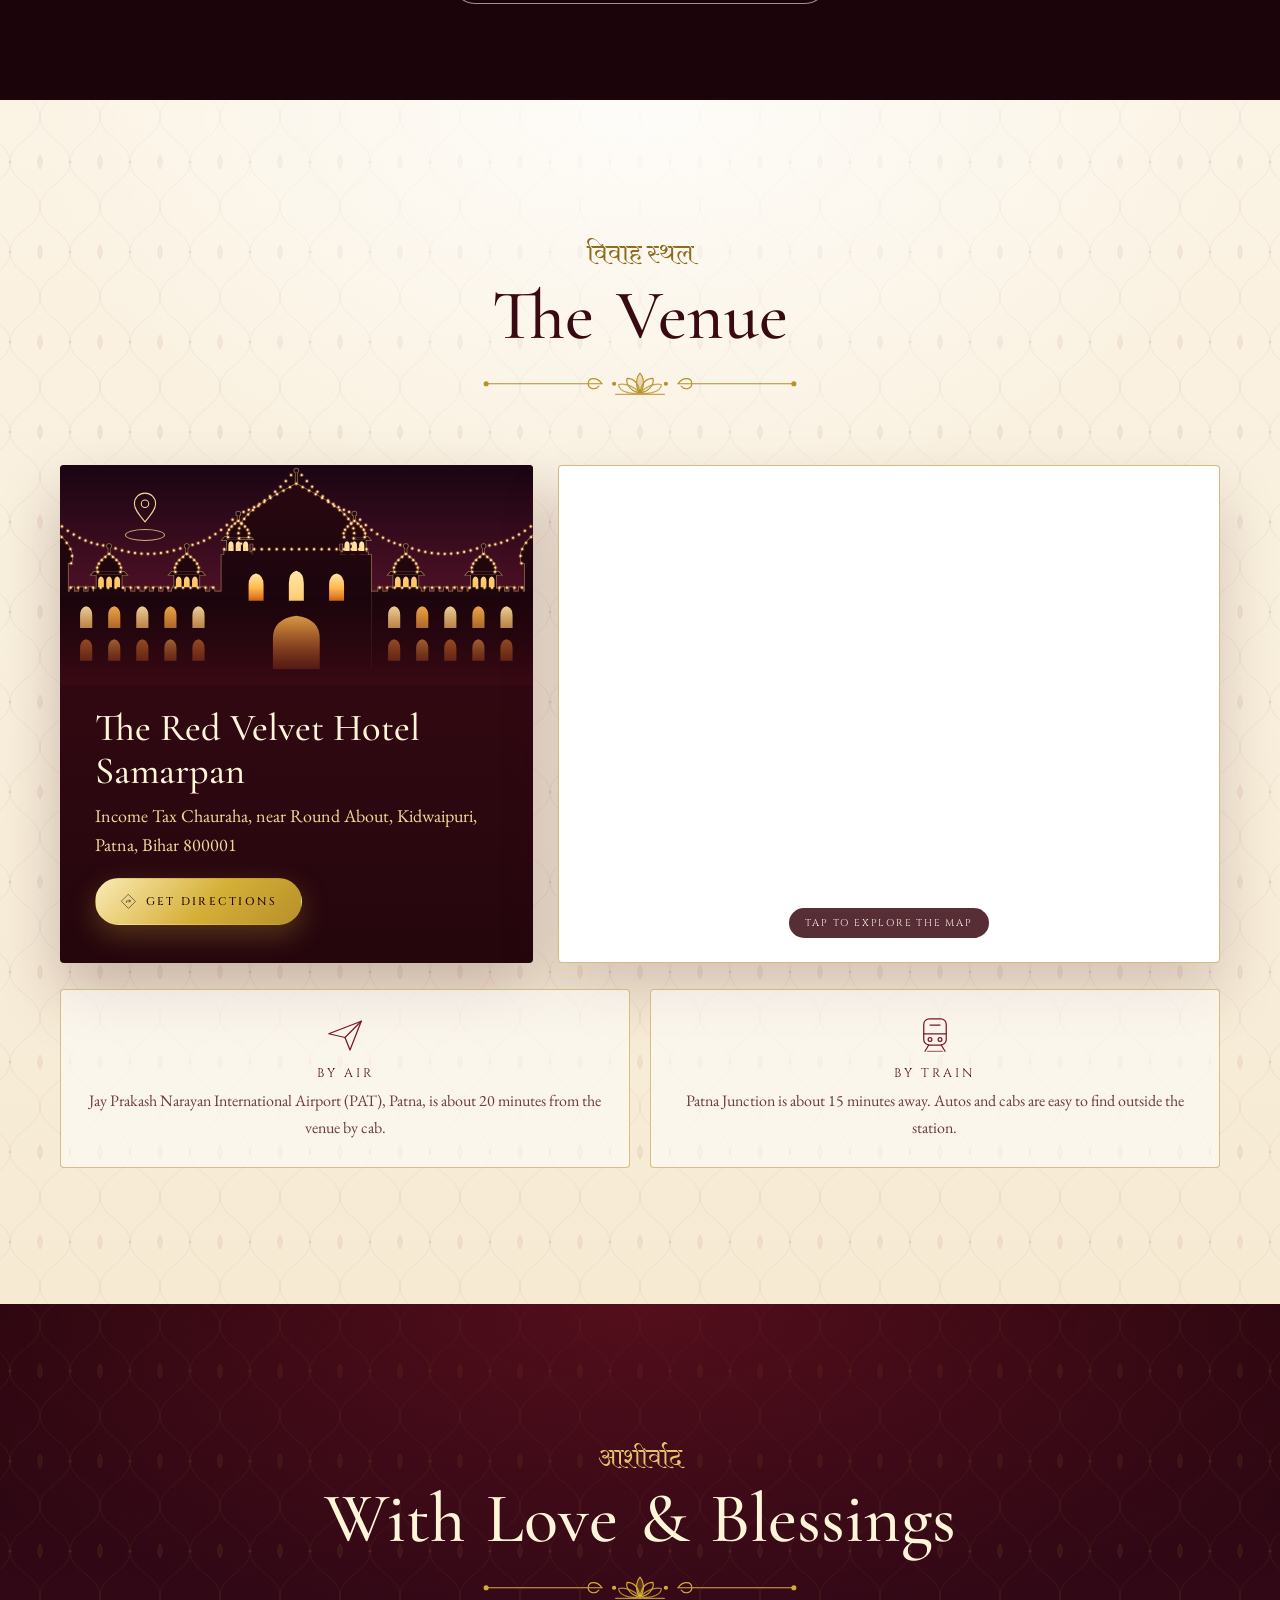
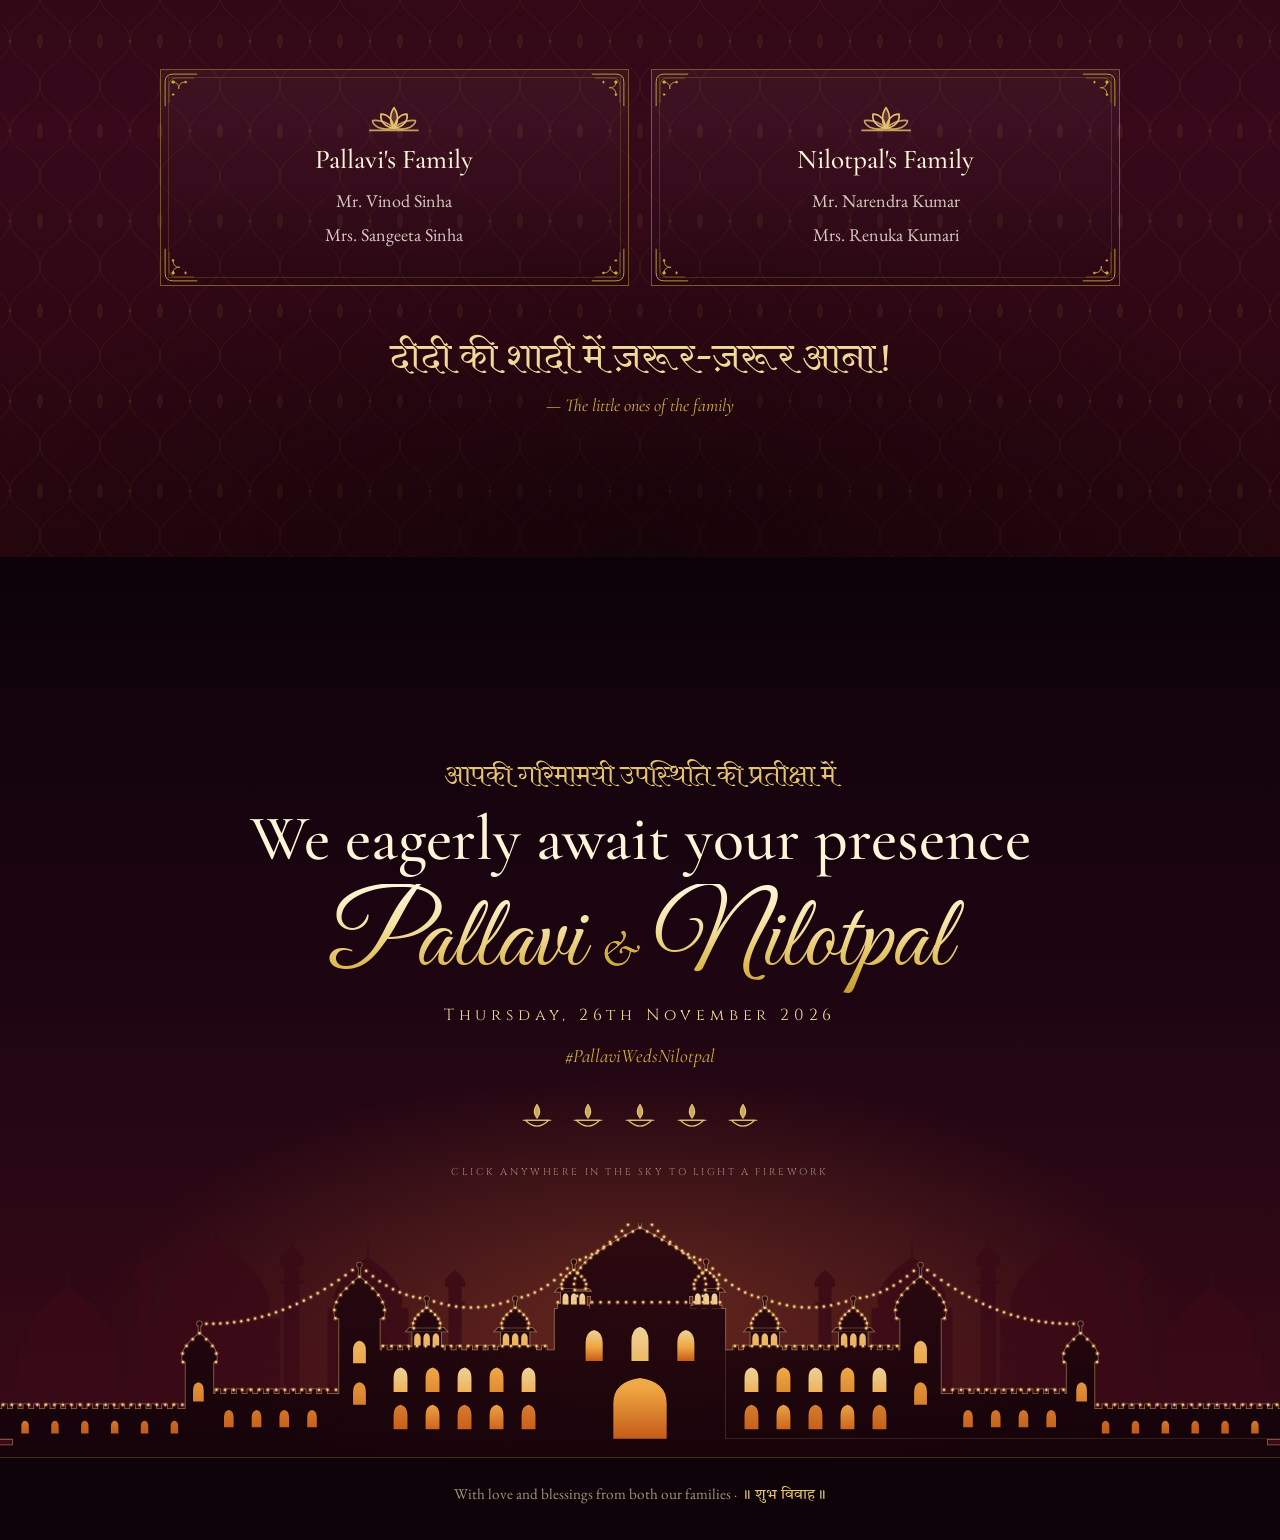
==== commit 59b109d1: "Auto scroll starts after 1 second and moves a little faster Piyush found the 5 second wait too slow." ====
--- a/index.html
+++ b/index.html
@@ -19,7 +19,7 @@
   <link rel="preconnect" href="https://fonts.googleapis.com">
   <link rel="preconnect" href="https://fonts.gstatic.com" crossorigin>
   <link href="https://fonts.googleapis.com/css2?family=Amita:wght@400;700&family=Cinzel:wght@400;500;600&family=Cormorant+Garamond:ital,wght@0,400;0,500;0,600;1,400;1,500&family=EB+Garamond:ital,wght@0,400;0,500;1,400&family=Great+Vibes&family=Tiro+Devanagari+Hindi&display=swap" rel="stylesheet">
-  <link rel="stylesheet" href="css/v2.css?v=11">
+  <link rel="stylesheet" href="css/v2.css?v=12">
 </head>
 <body class="is-locked">
 
@@ -246,12 +246,12 @@
   <script src="js/vendor/gsap.min.js"></script>
   <script src="js/vendor/ScrollTrigger.min.js"></script>
   <script src="js/vendor/lenis.min.js"></script>
-  <script src="js/config.js?v=11"></script>
-  <script src="js/art.js?v=11"></script>
-  <script src="js/scenes.js?v=11"></script>
-  <script src="js/fx.js?v=11"></script>
-  <script src="js/sound.js?v=11"></script>
-  <script src="js/app.js?v=11"></script>
-  <script src="js/intro.js?v=11"></script>
+  <script src="js/config.js?v=12"></script>
+  <script src="js/art.js?v=12"></script>
+  <script src="js/scenes.js?v=12"></script>
+  <script src="js/fx.js?v=12"></script>
+  <script src="js/sound.js?v=12"></script>
+  <script src="js/app.js?v=12"></script>
+  <script src="js/intro.js?v=12"></script>
 </body>
 </html>
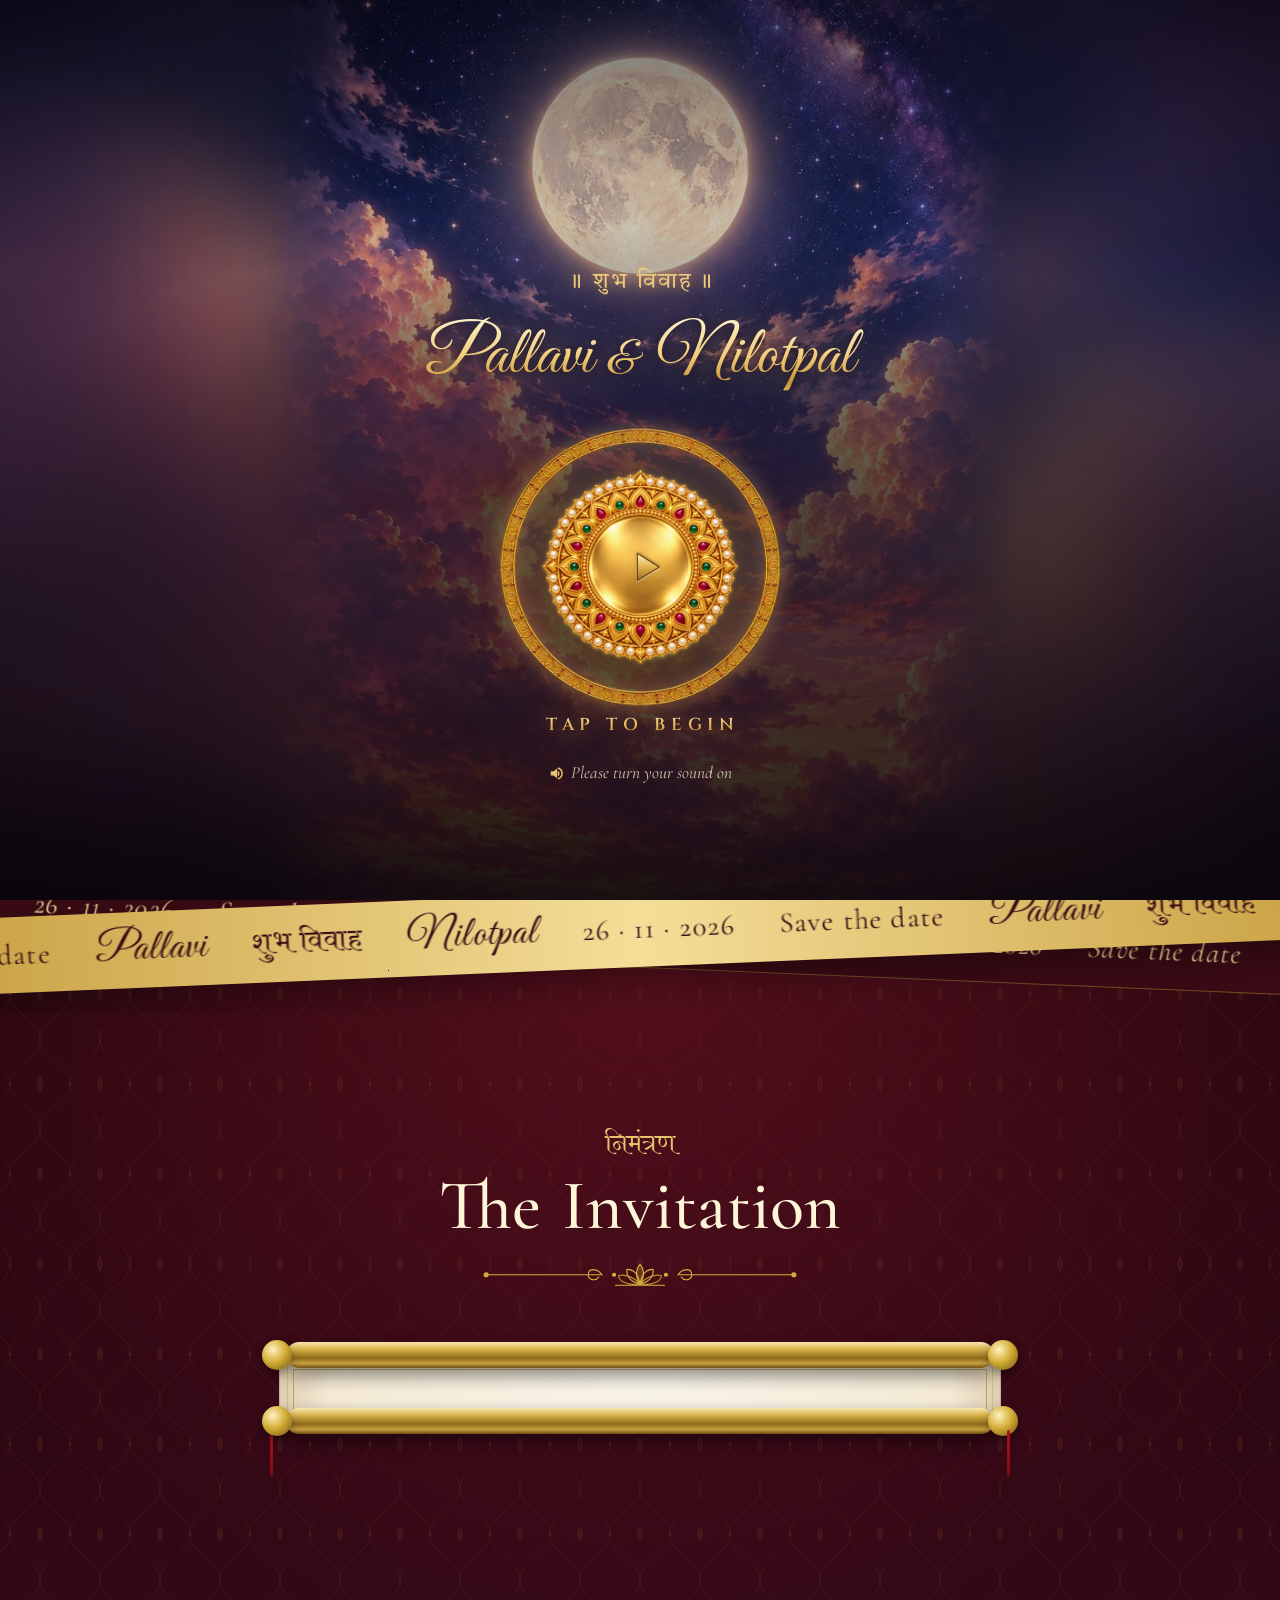
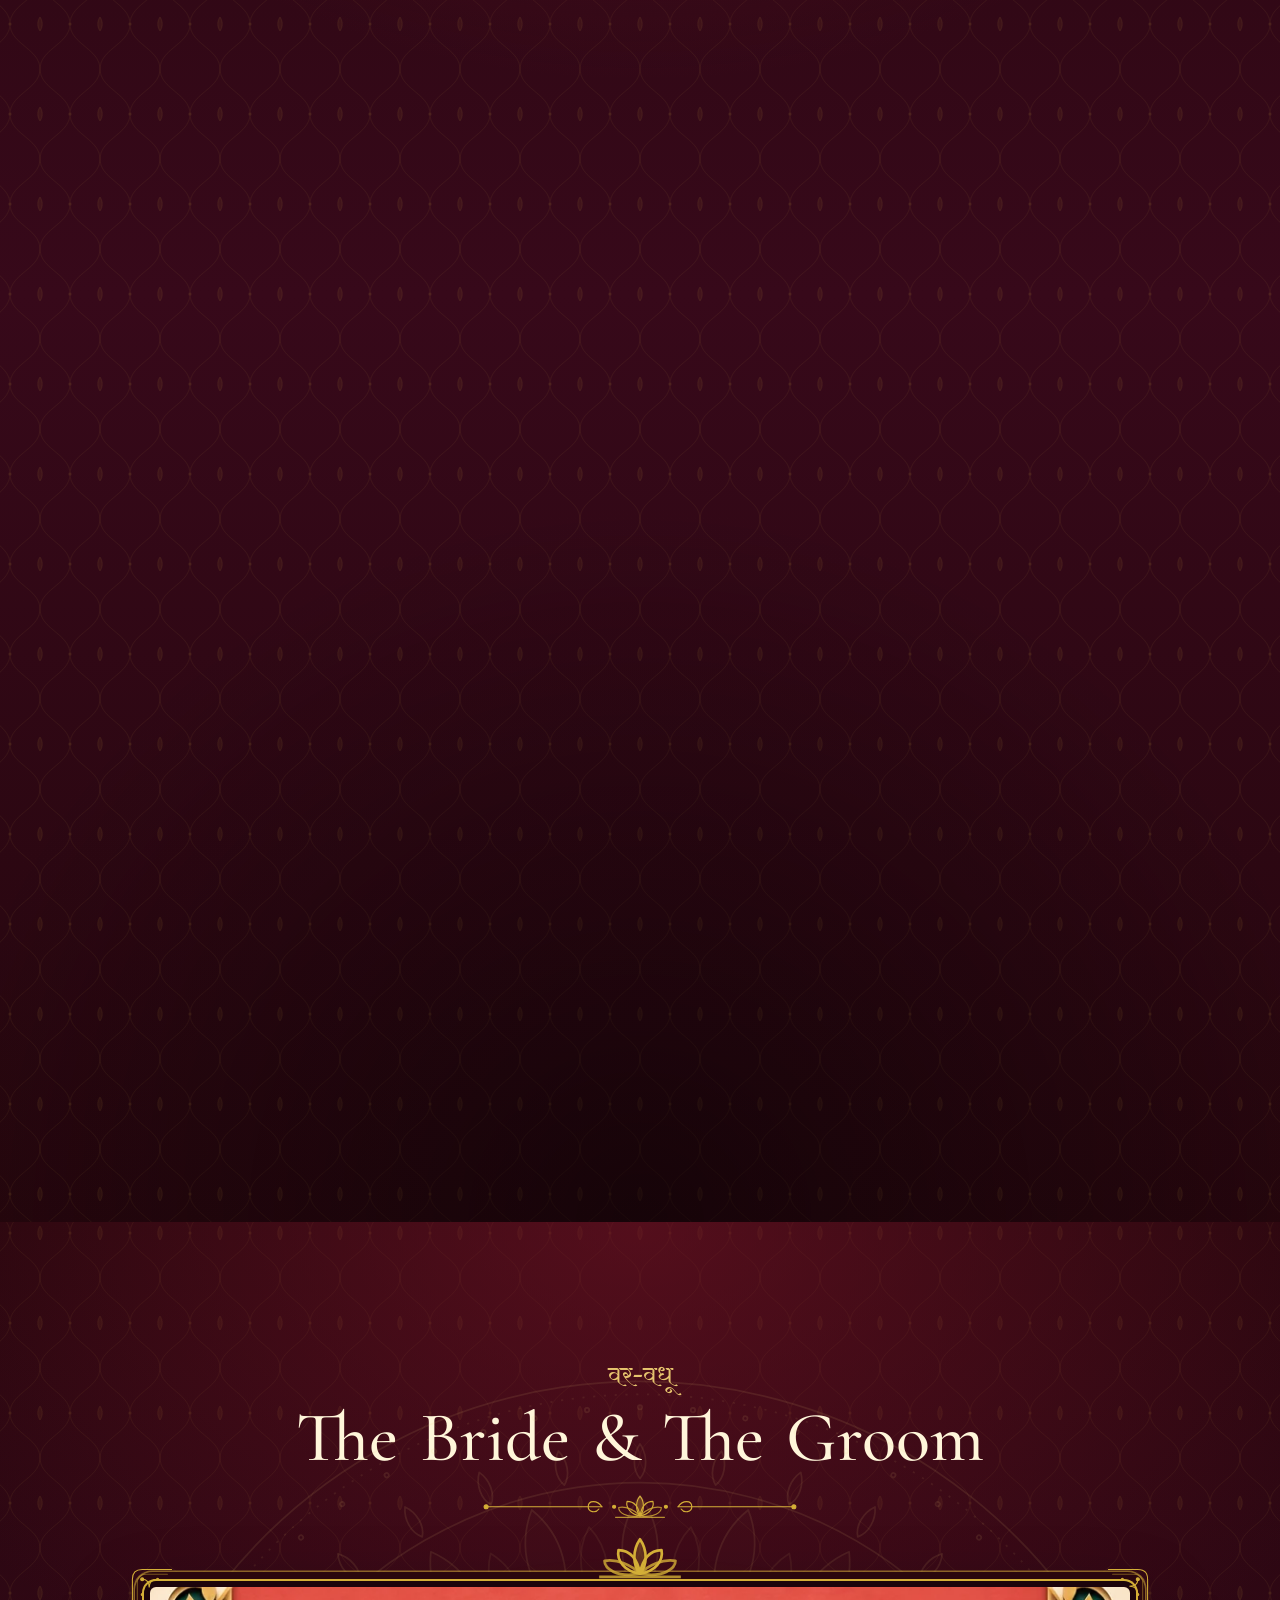
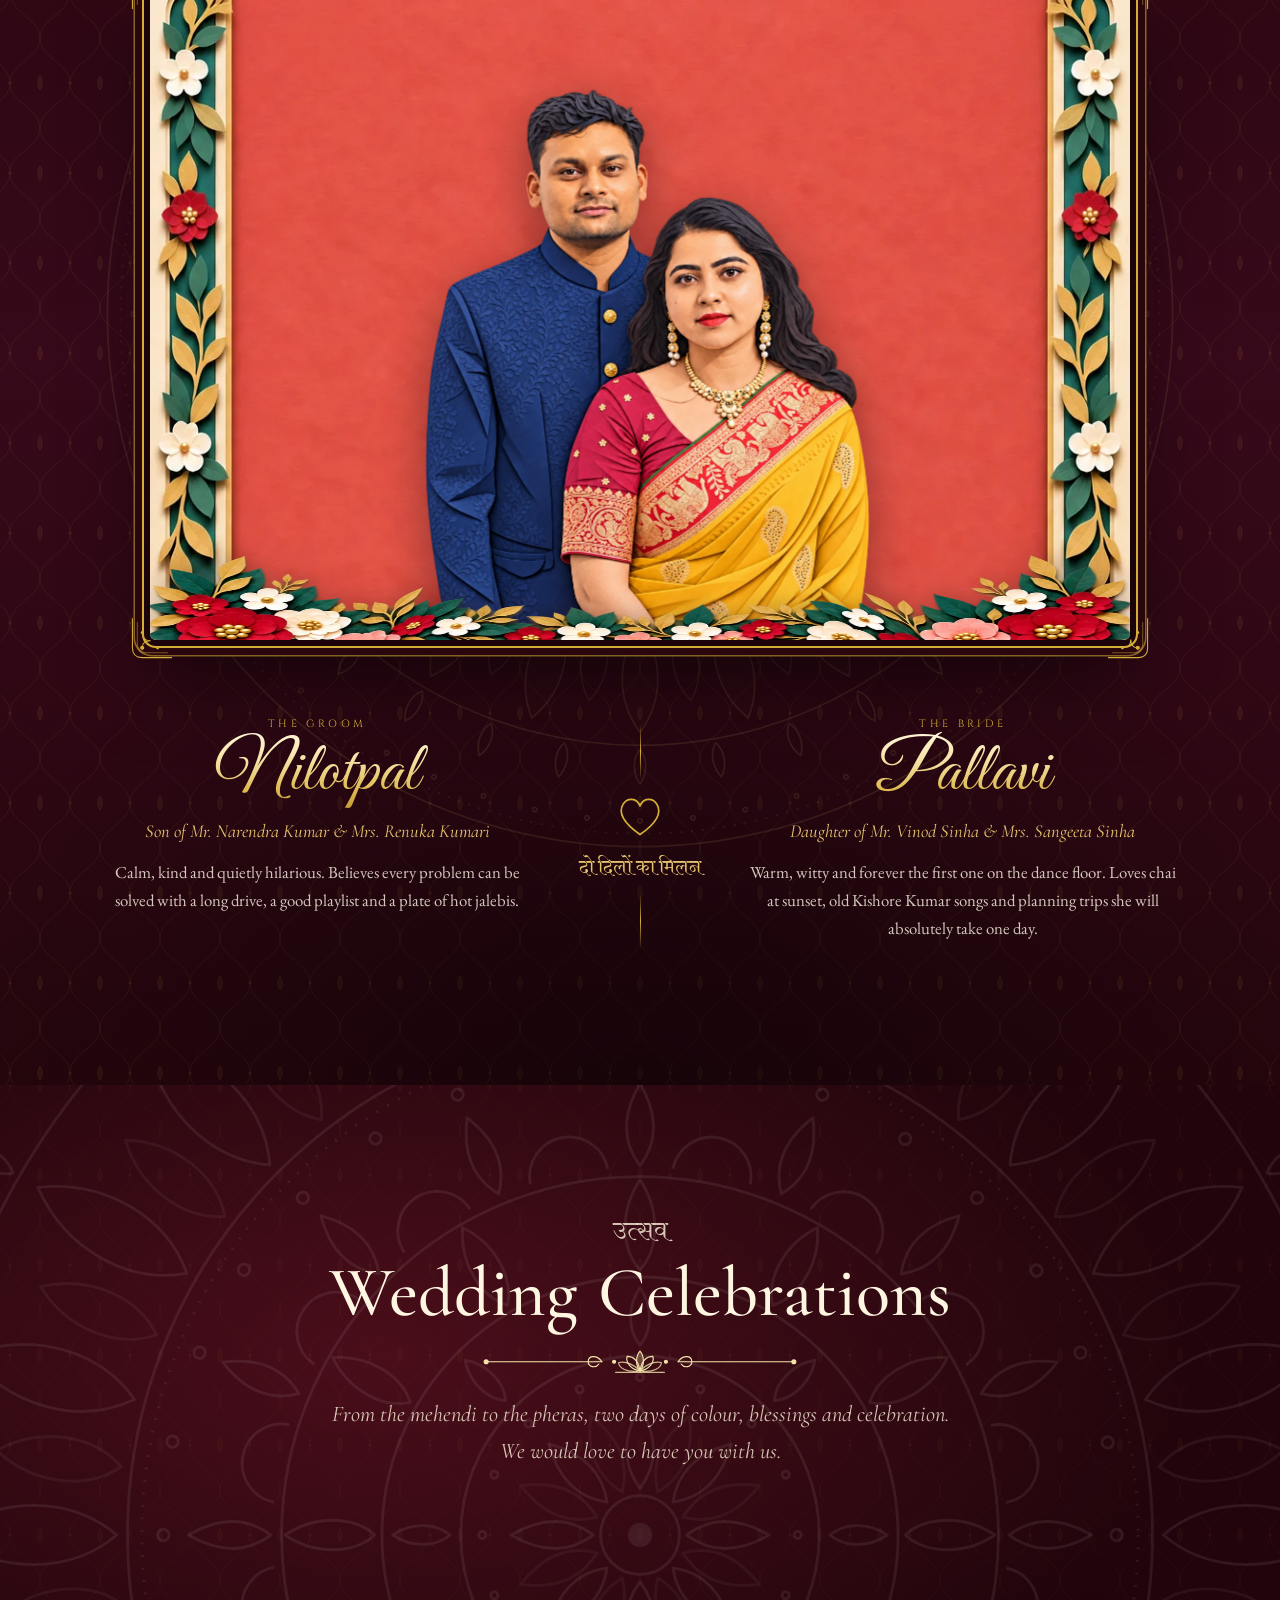
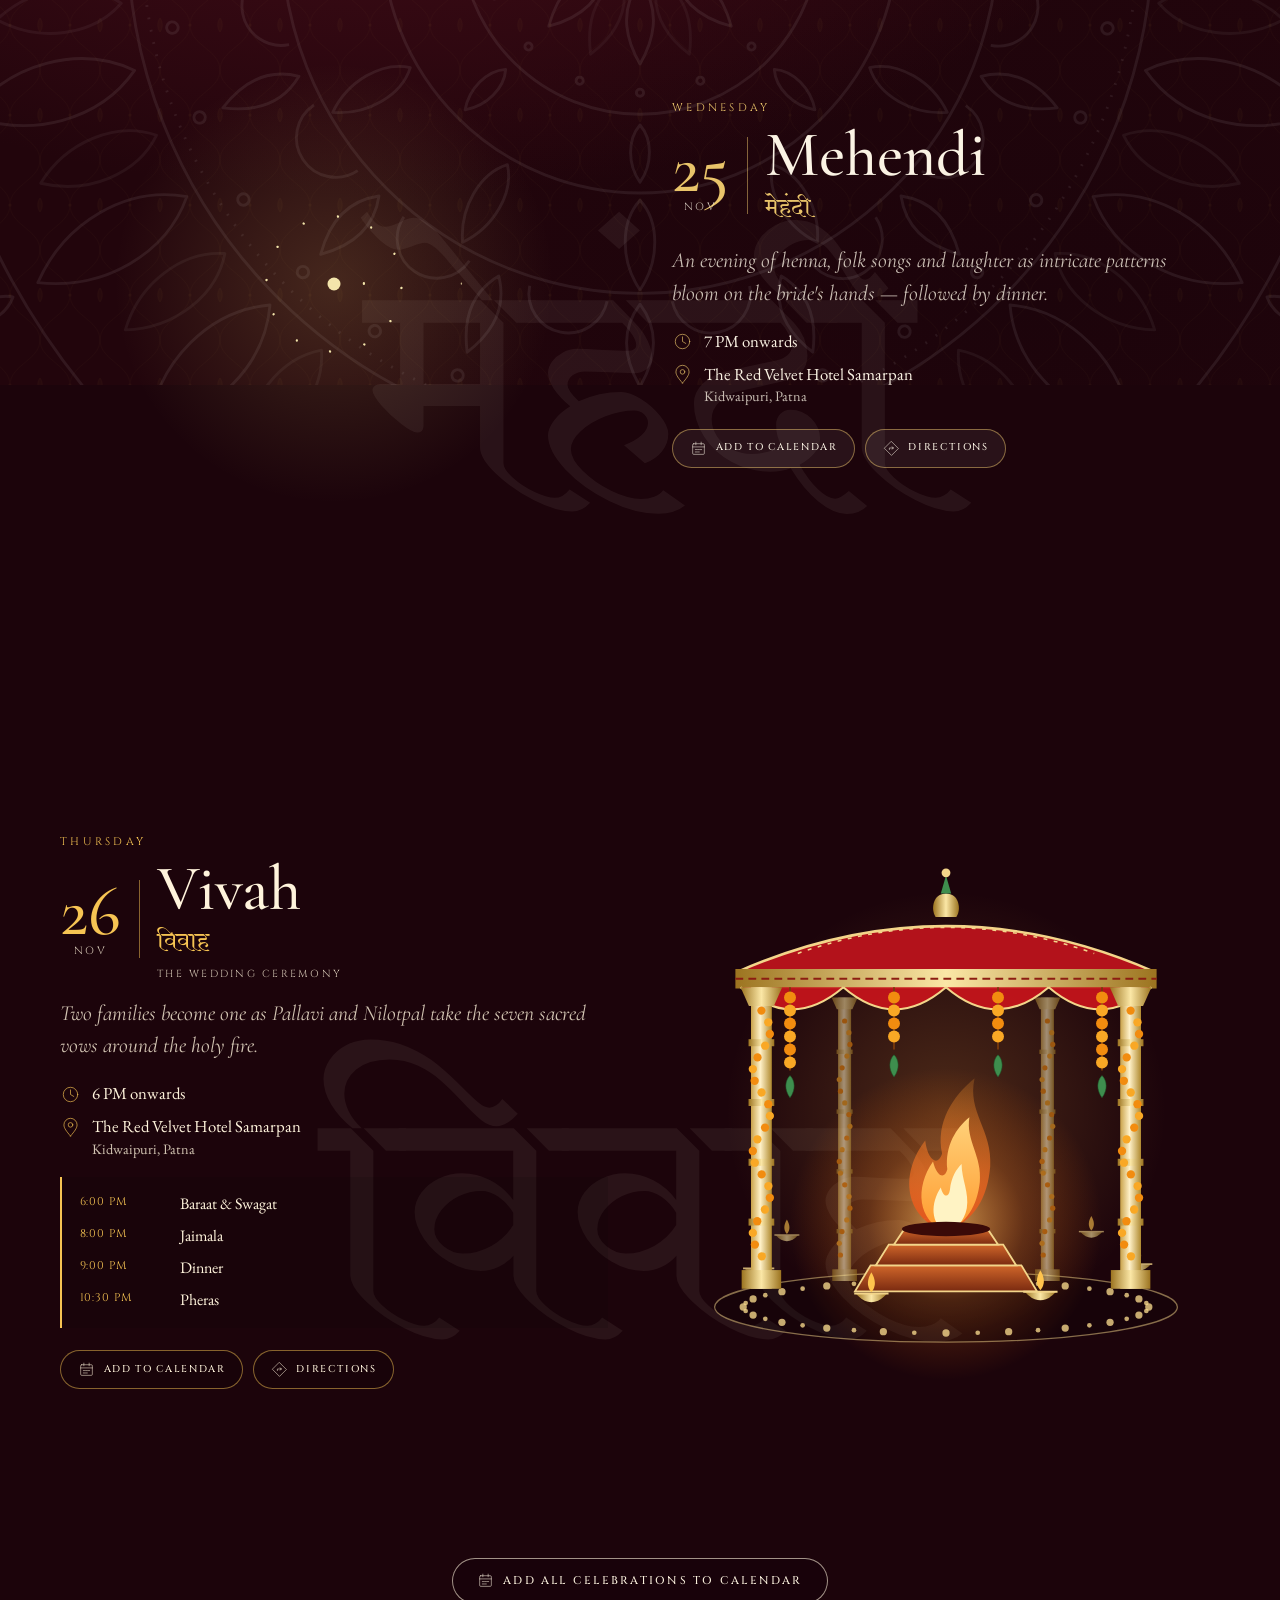
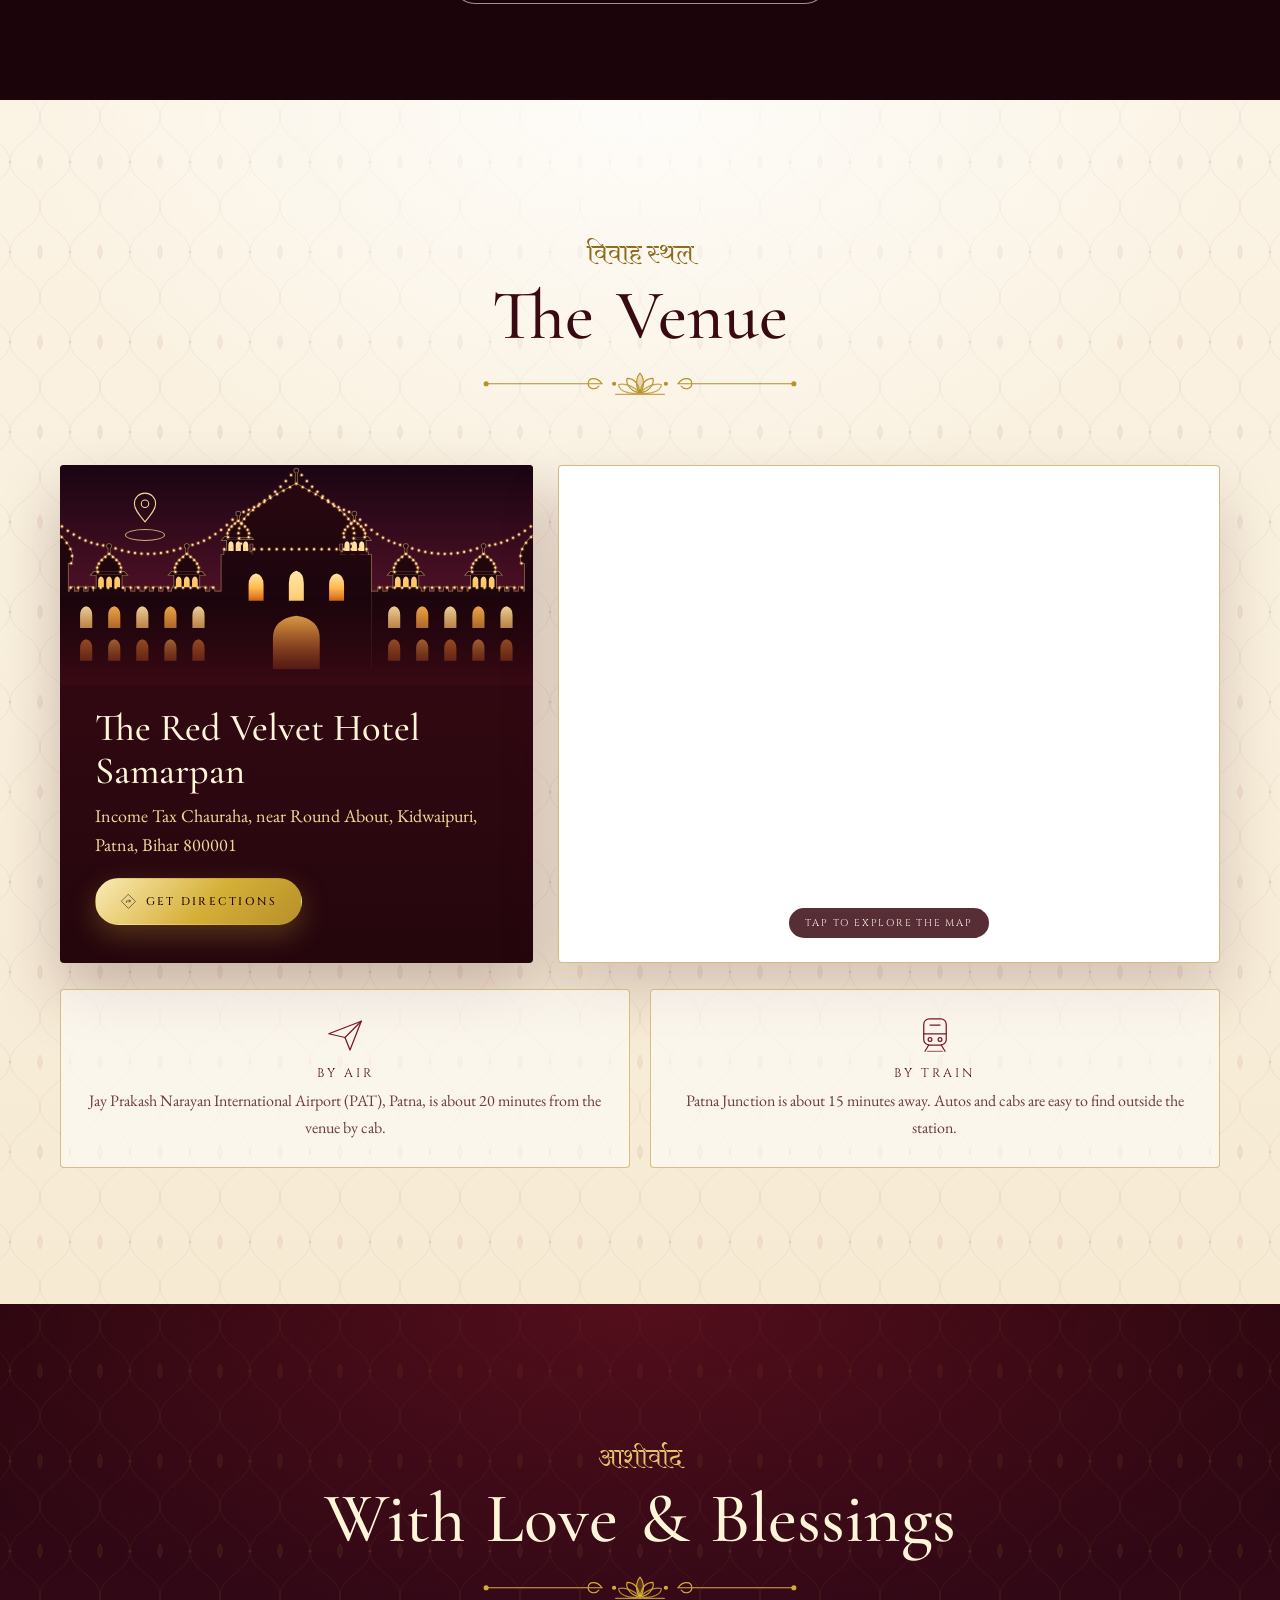
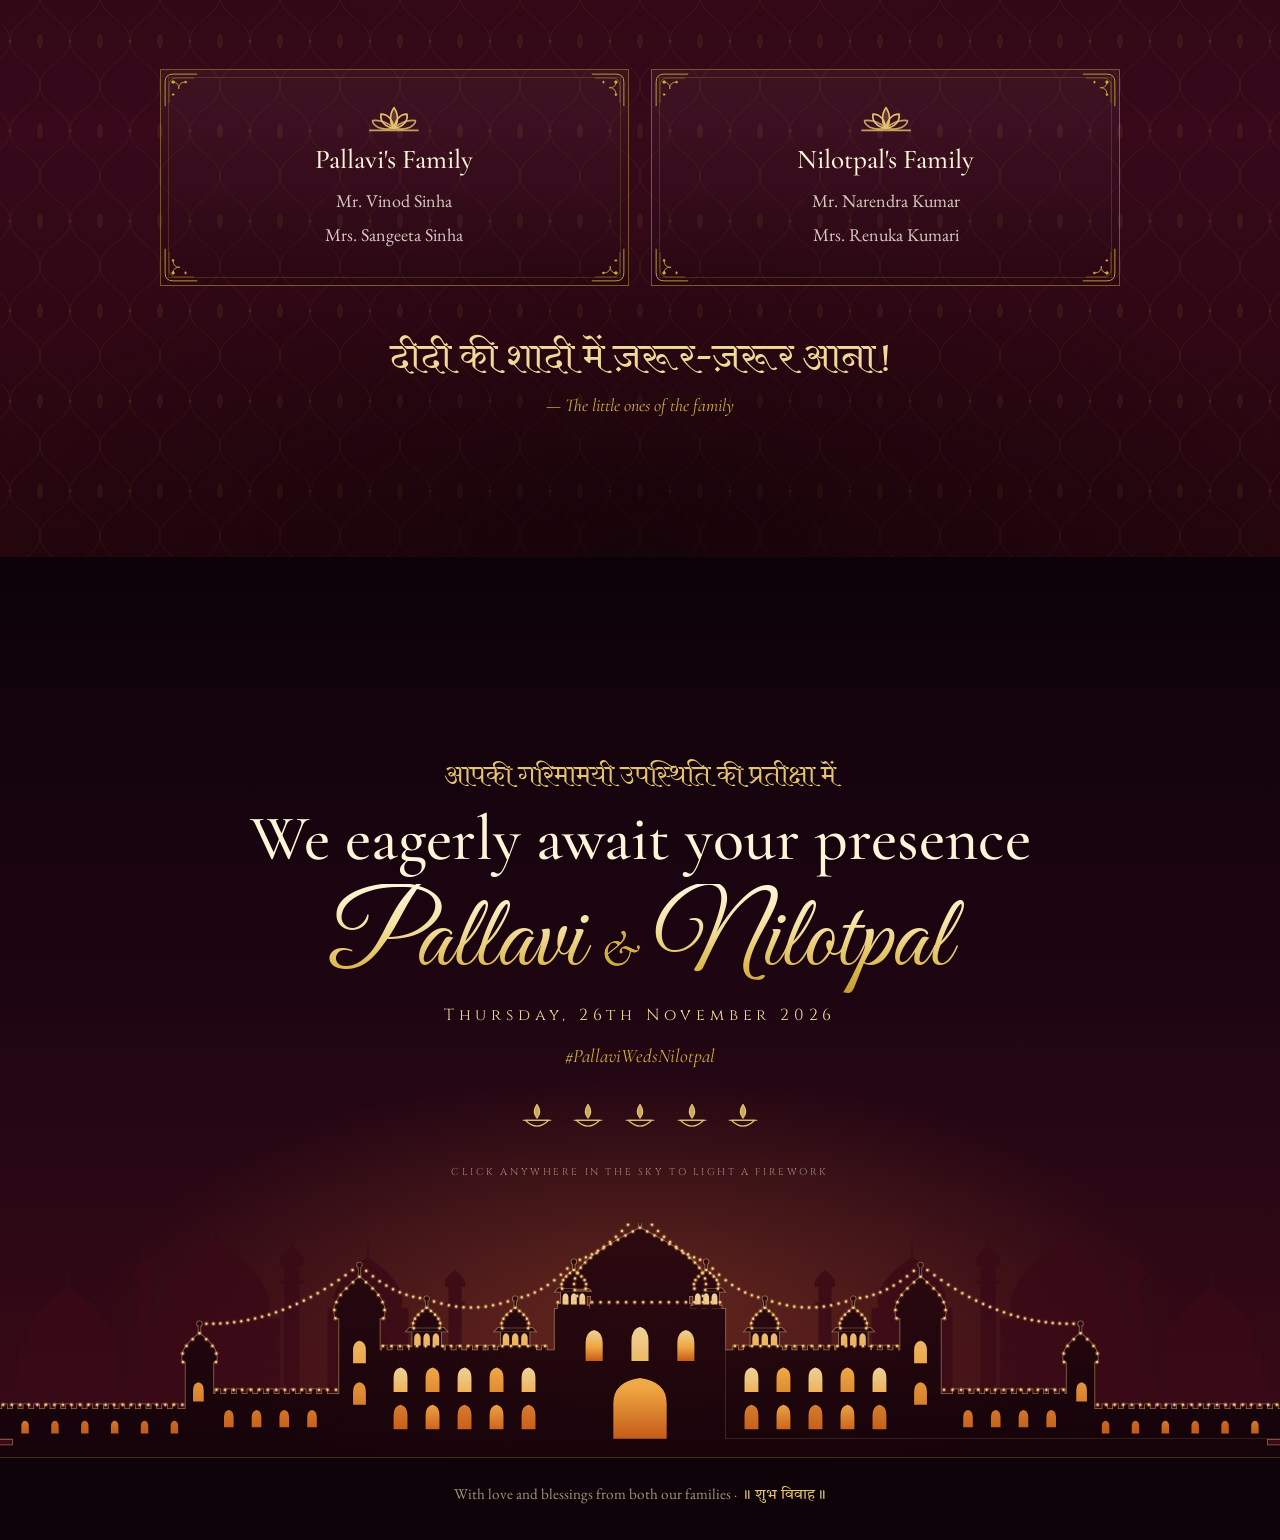
==== commit 43c3e2c6: "Auto scroll carries on 3.5 seconds after the guest's last touch Was 8 seconds. The wait now counts f" ====
--- a/index.html
+++ b/index.html
@@ -19,7 +19,7 @@
   <link rel="preconnect" href="https://fonts.googleapis.com">
   <link rel="preconnect" href="https://fonts.gstatic.com" crossorigin>
   <link href="https://fonts.googleapis.com/css2?family=Amita:wght@400;700&family=Cinzel:wght@400;500;600&family=Cormorant+Garamond:ital,wght@0,400;0,500;0,600;1,400;1,500&family=EB+Garamond:ital,wght@0,400;0,500;1,400&family=Great+Vibes&family=Tiro+Devanagari+Hindi&display=swap" rel="stylesheet">
-  <link rel="stylesheet" href="css/v2.css?v=12">
+  <link rel="stylesheet" href="css/v2.css?v=13">
 </head>
 <body class="is-locked">
 
@@ -246,12 +246,12 @@
   <script src="js/vendor/gsap.min.js"></script>
   <script src="js/vendor/ScrollTrigger.min.js"></script>
   <script src="js/vendor/lenis.min.js"></script>
-  <script src="js/config.js?v=12"></script>
-  <script src="js/art.js?v=12"></script>
-  <script src="js/scenes.js?v=12"></script>
-  <script src="js/fx.js?v=12"></script>
-  <script src="js/sound.js?v=12"></script>
-  <script src="js/app.js?v=12"></script>
-  <script src="js/intro.js?v=12"></script>
+  <script src="js/config.js?v=13"></script>
+  <script src="js/art.js?v=13"></script>
+  <script src="js/scenes.js?v=13"></script>
+  <script src="js/fx.js?v=13"></script>
+  <script src="js/sound.js?v=13"></script>
+  <script src="js/app.js?v=13"></script>
+  <script src="js/intro.js?v=13"></script>
 </body>
 </html>
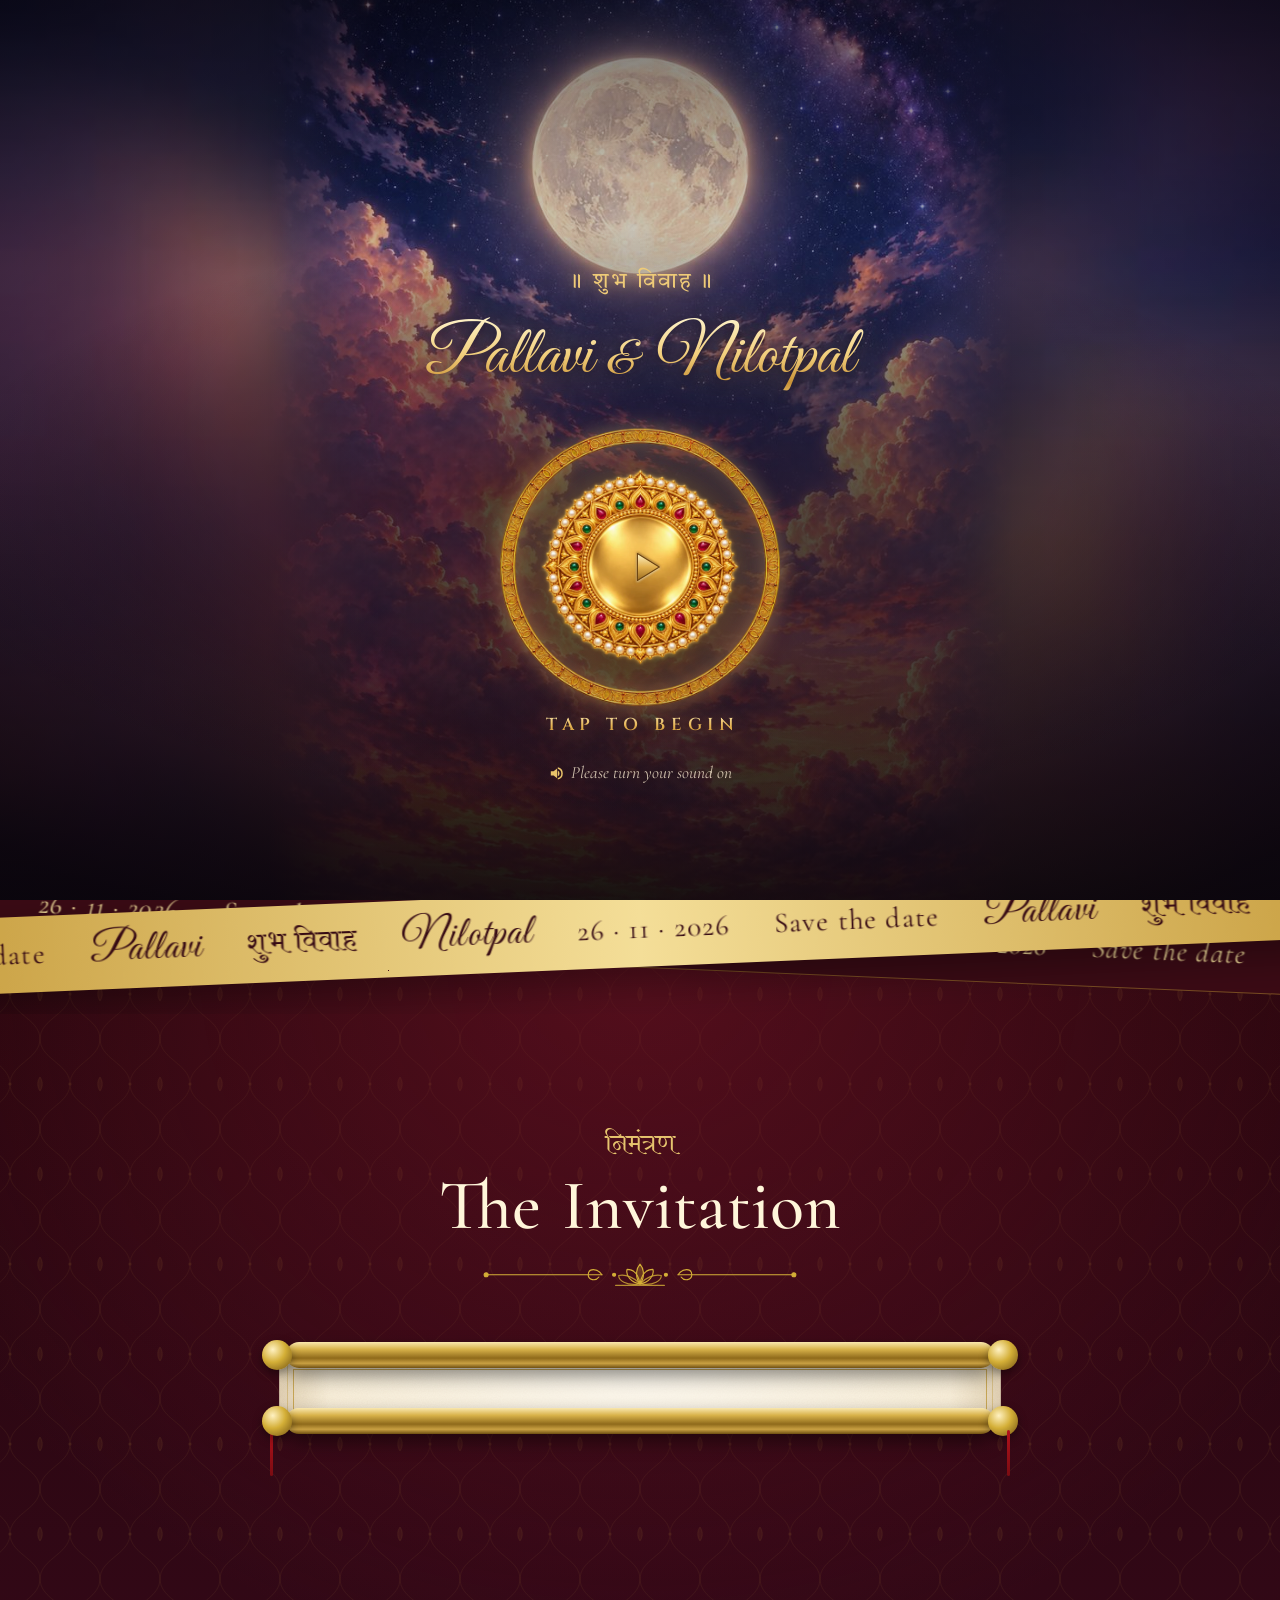
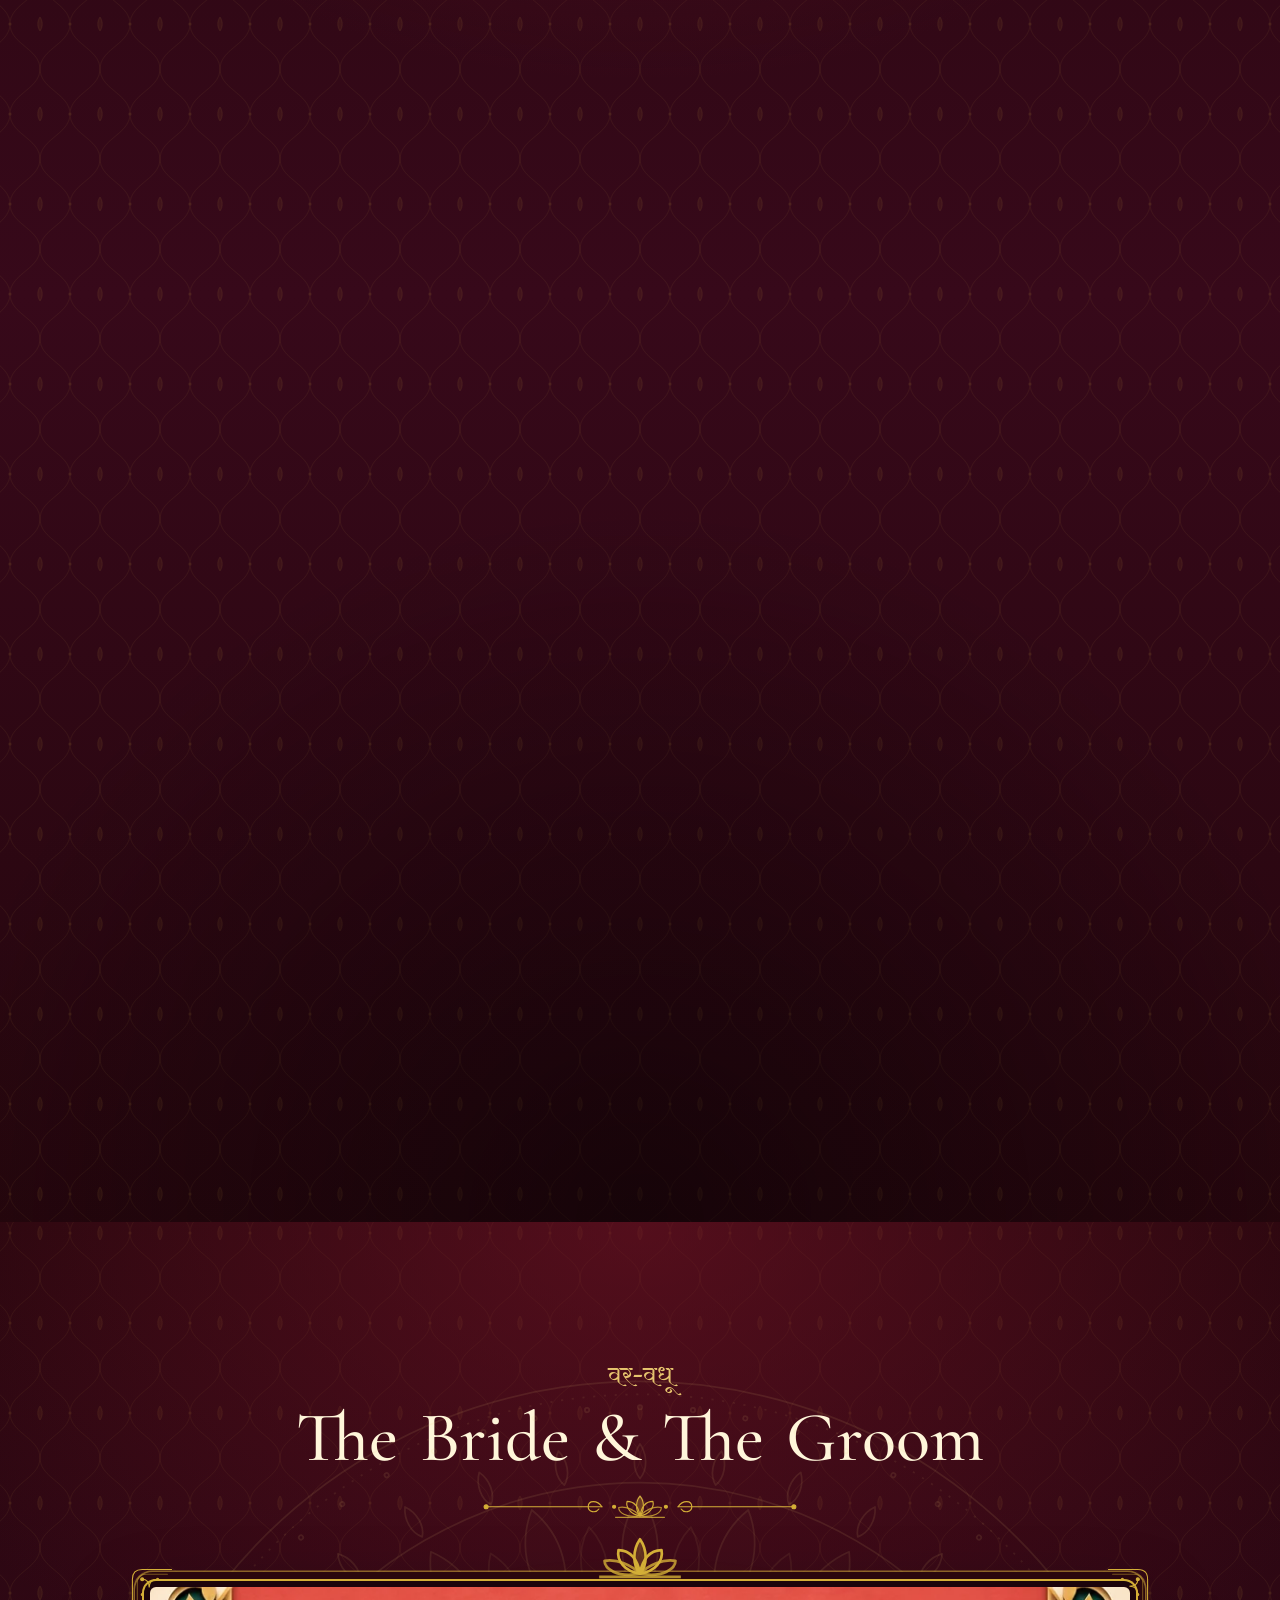
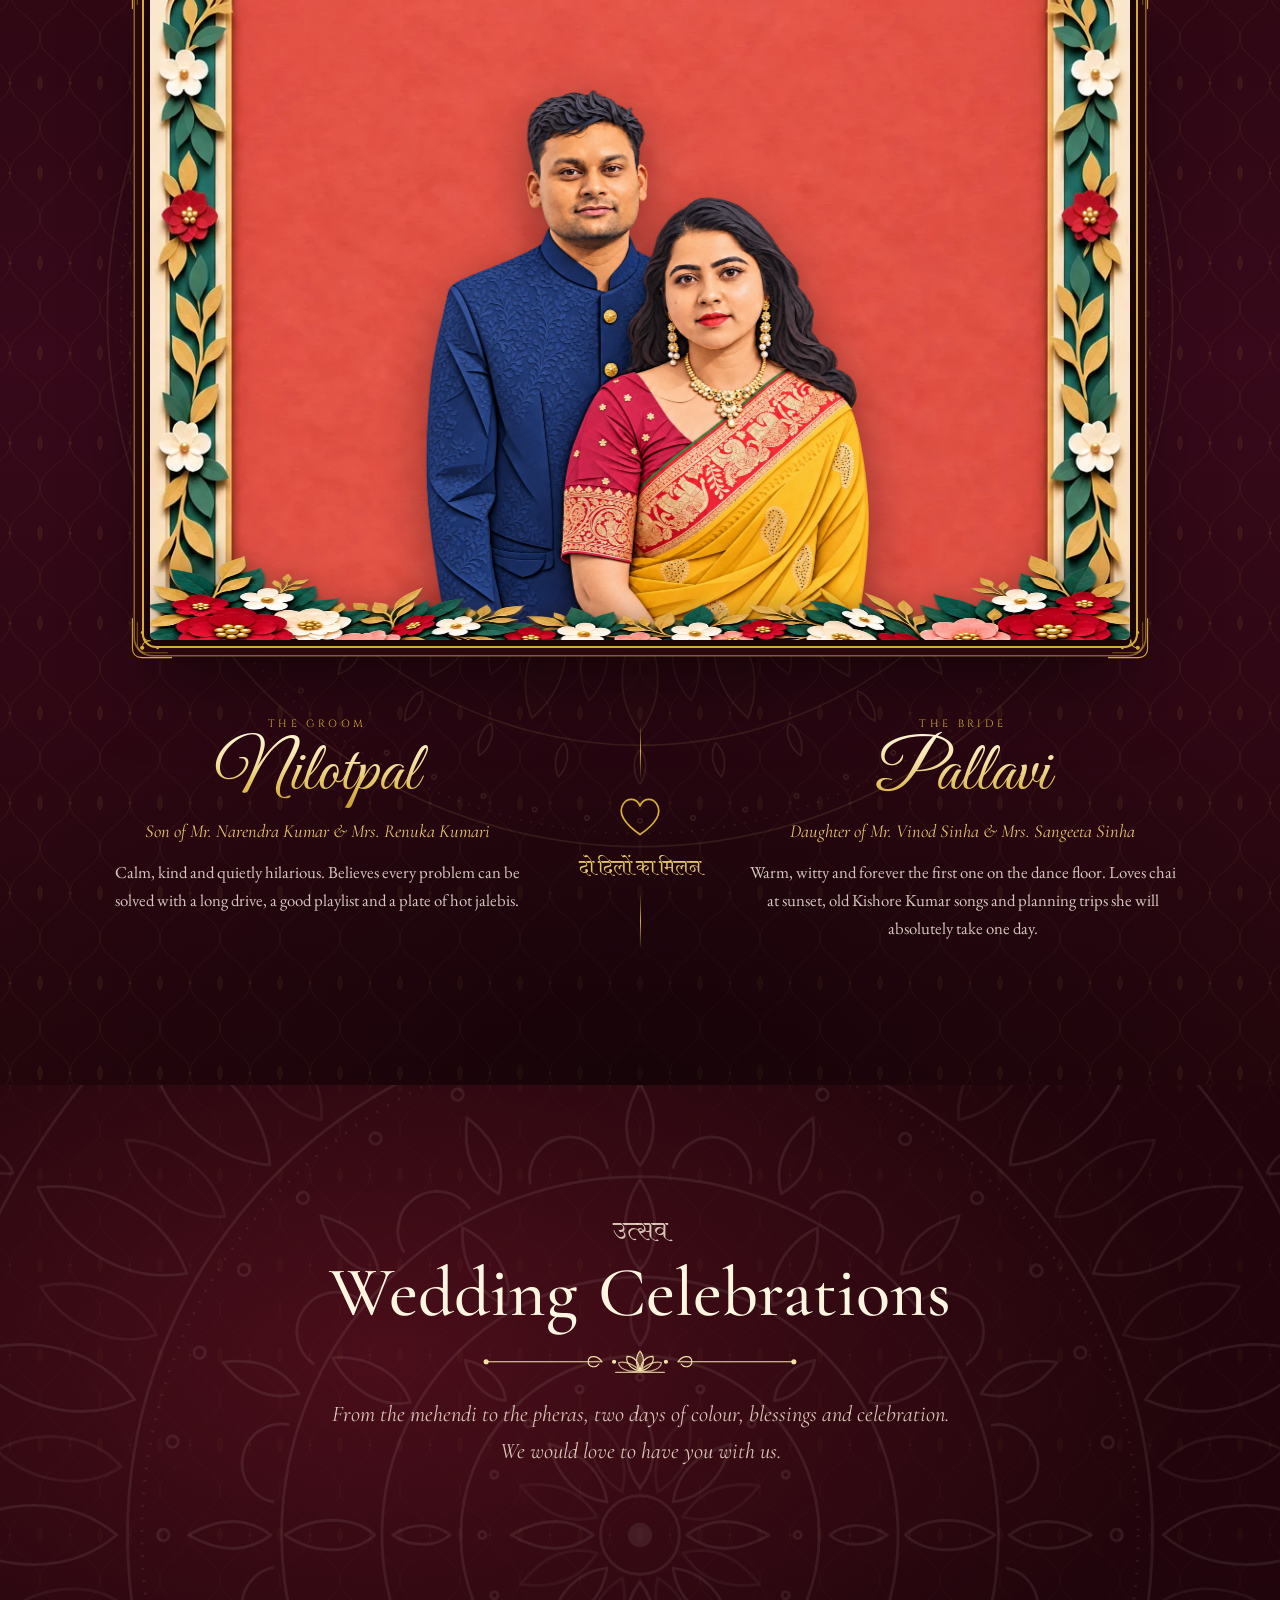
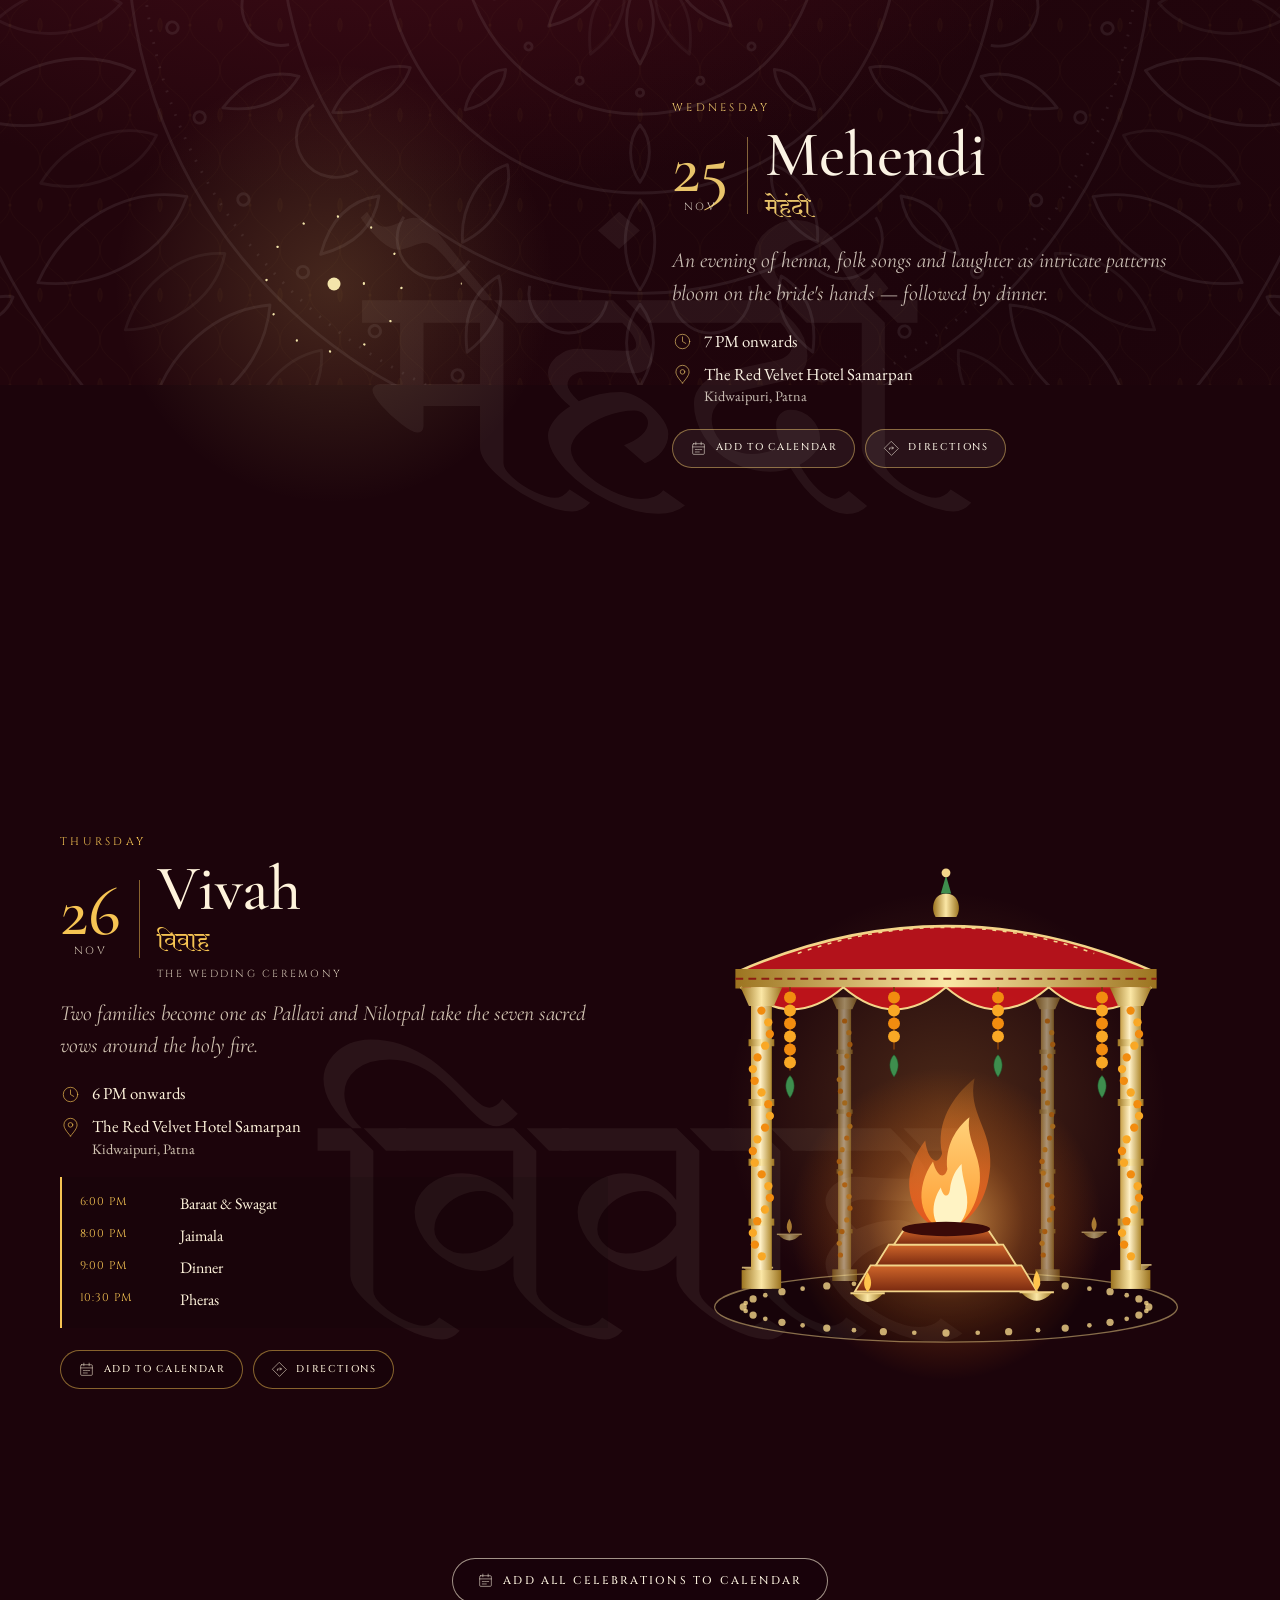
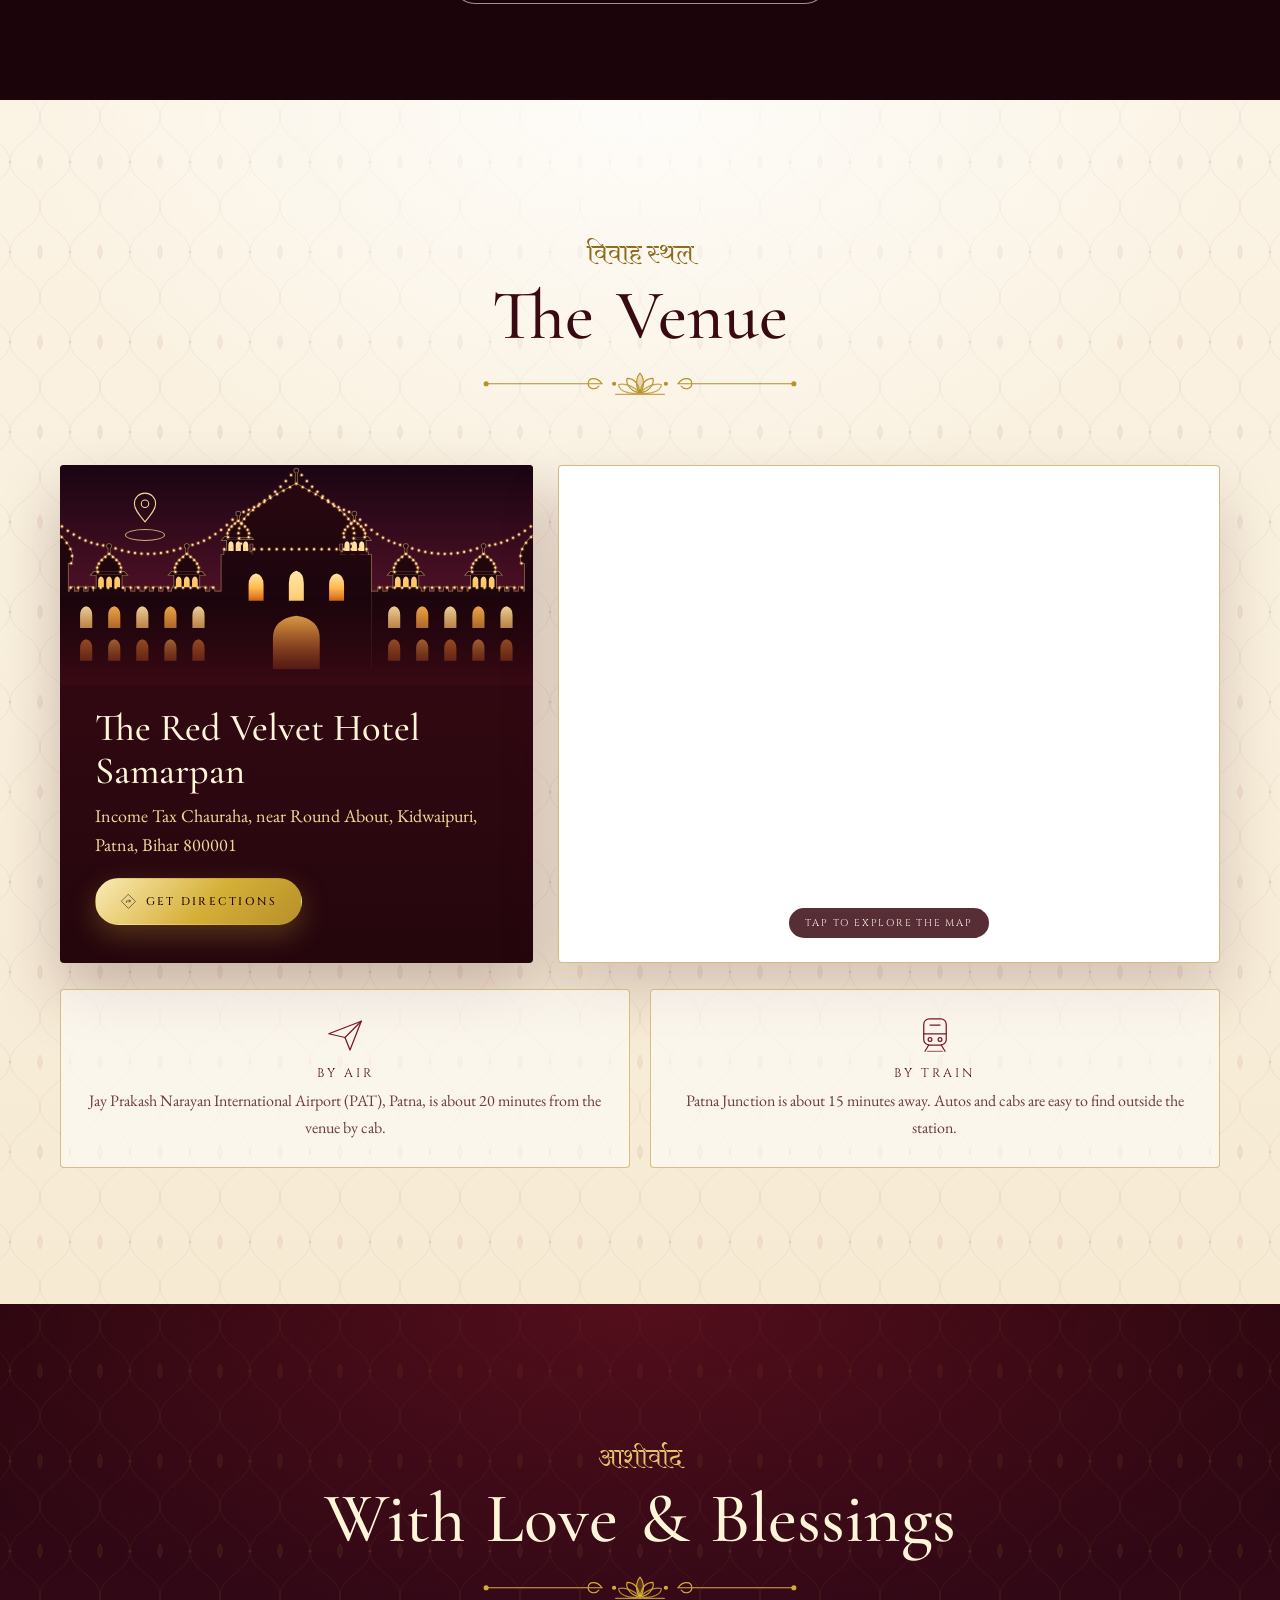
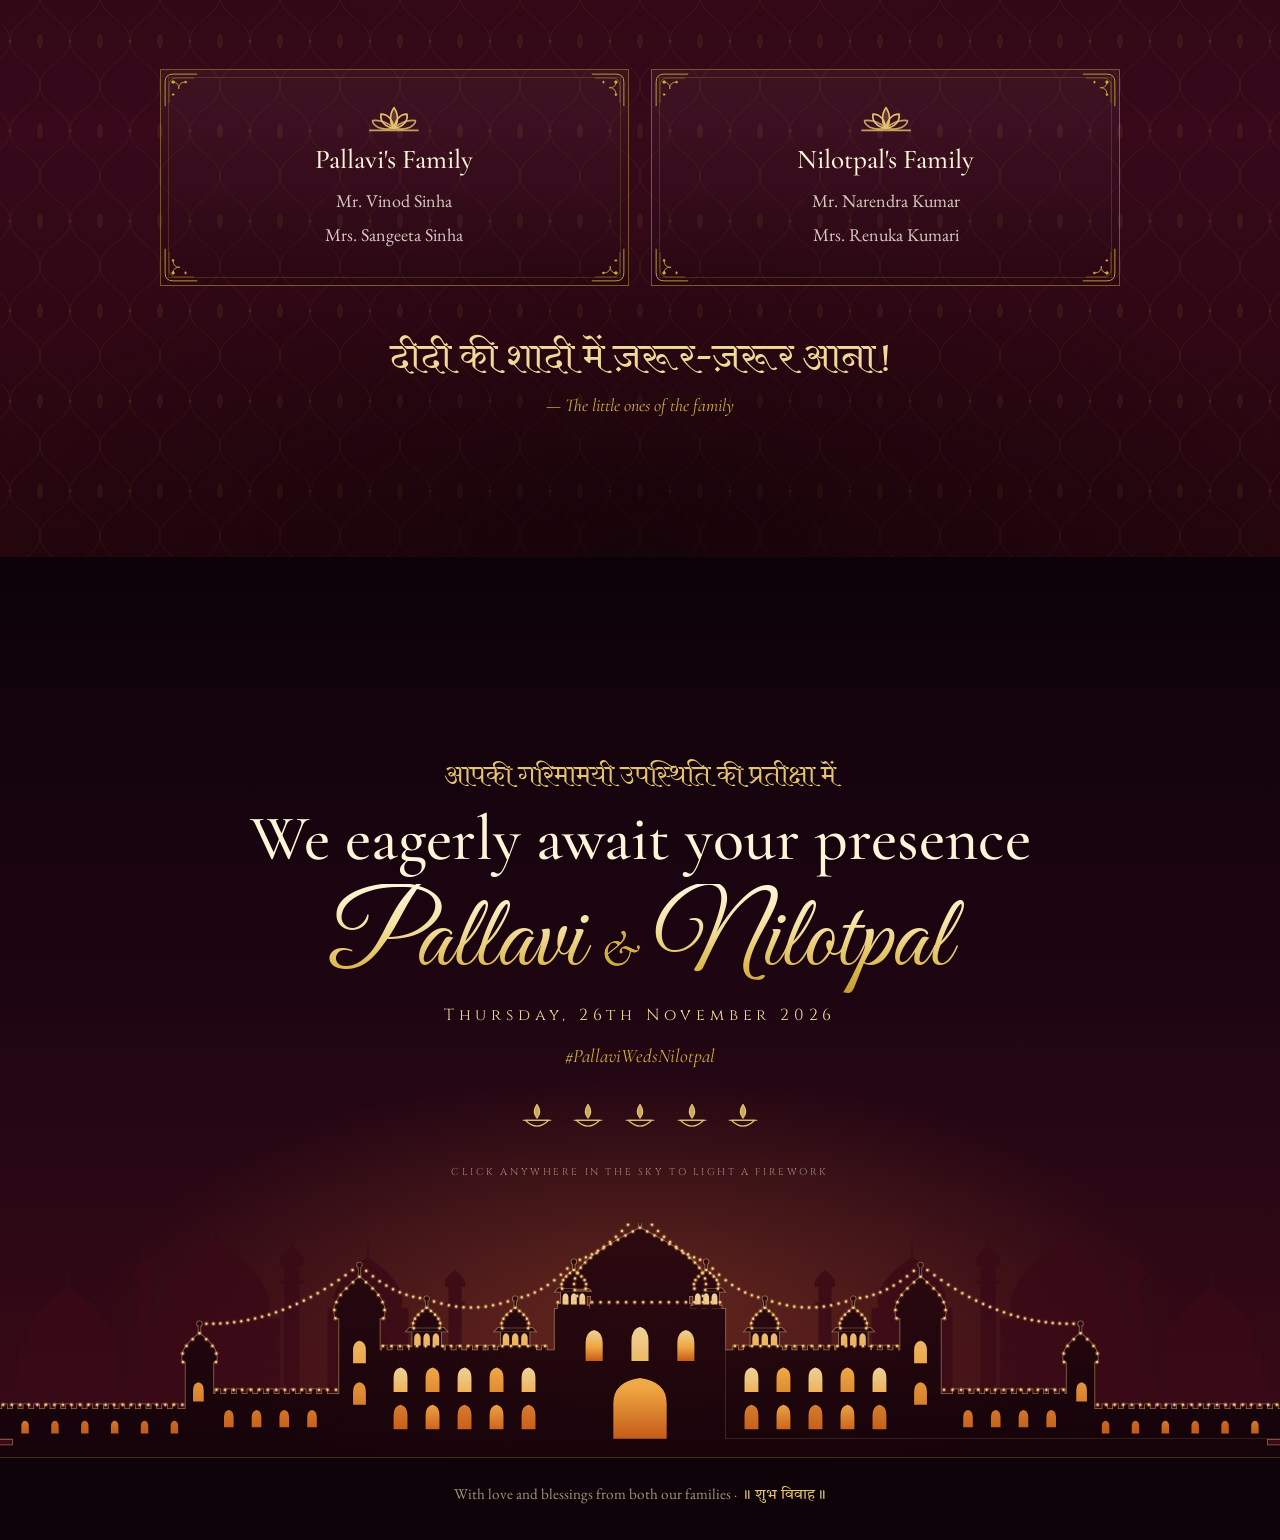
==== commit fe9638b7: "Auto scroll a third faster: one screen every 9 seconds Was 12. Piyush wants it quicker still.  Co-Au" ====
--- a/index.html
+++ b/index.html
@@ -19,7 +19,7 @@
   <link rel="preconnect" href="https://fonts.googleapis.com">
   <link rel="preconnect" href="https://fonts.gstatic.com" crossorigin>
   <link href="https://fonts.googleapis.com/css2?family=Amita:wght@400;700&family=Cinzel:wght@400;500;600&family=Cormorant+Garamond:ital,wght@0,400;0,500;0,600;1,400;1,500&family=EB+Garamond:ital,wght@0,400;0,500;1,400&family=Great+Vibes&family=Tiro+Devanagari+Hindi&display=swap" rel="stylesheet">
-  <link rel="stylesheet" href="css/v2.css?v=13">
+  <link rel="stylesheet" href="css/v2.css?v=14">
 </head>
 <body class="is-locked">
 
@@ -246,12 +246,12 @@
   <script src="js/vendor/gsap.min.js"></script>
   <script src="js/vendor/ScrollTrigger.min.js"></script>
   <script src="js/vendor/lenis.min.js"></script>
-  <script src="js/config.js?v=13"></script>
-  <script src="js/art.js?v=13"></script>
-  <script src="js/scenes.js?v=13"></script>
-  <script src="js/fx.js?v=13"></script>
-  <script src="js/sound.js?v=13"></script>
-  <script src="js/app.js?v=13"></script>
-  <script src="js/intro.js?v=13"></script>
+  <script src="js/config.js?v=14"></script>
+  <script src="js/art.js?v=14"></script>
+  <script src="js/scenes.js?v=14"></script>
+  <script src="js/fx.js?v=14"></script>
+  <script src="js/sound.js?v=14"></script>
+  <script src="js/app.js?v=14"></script>
+  <script src="js/intro.js?v=14"></script>
 </body>
 </html>
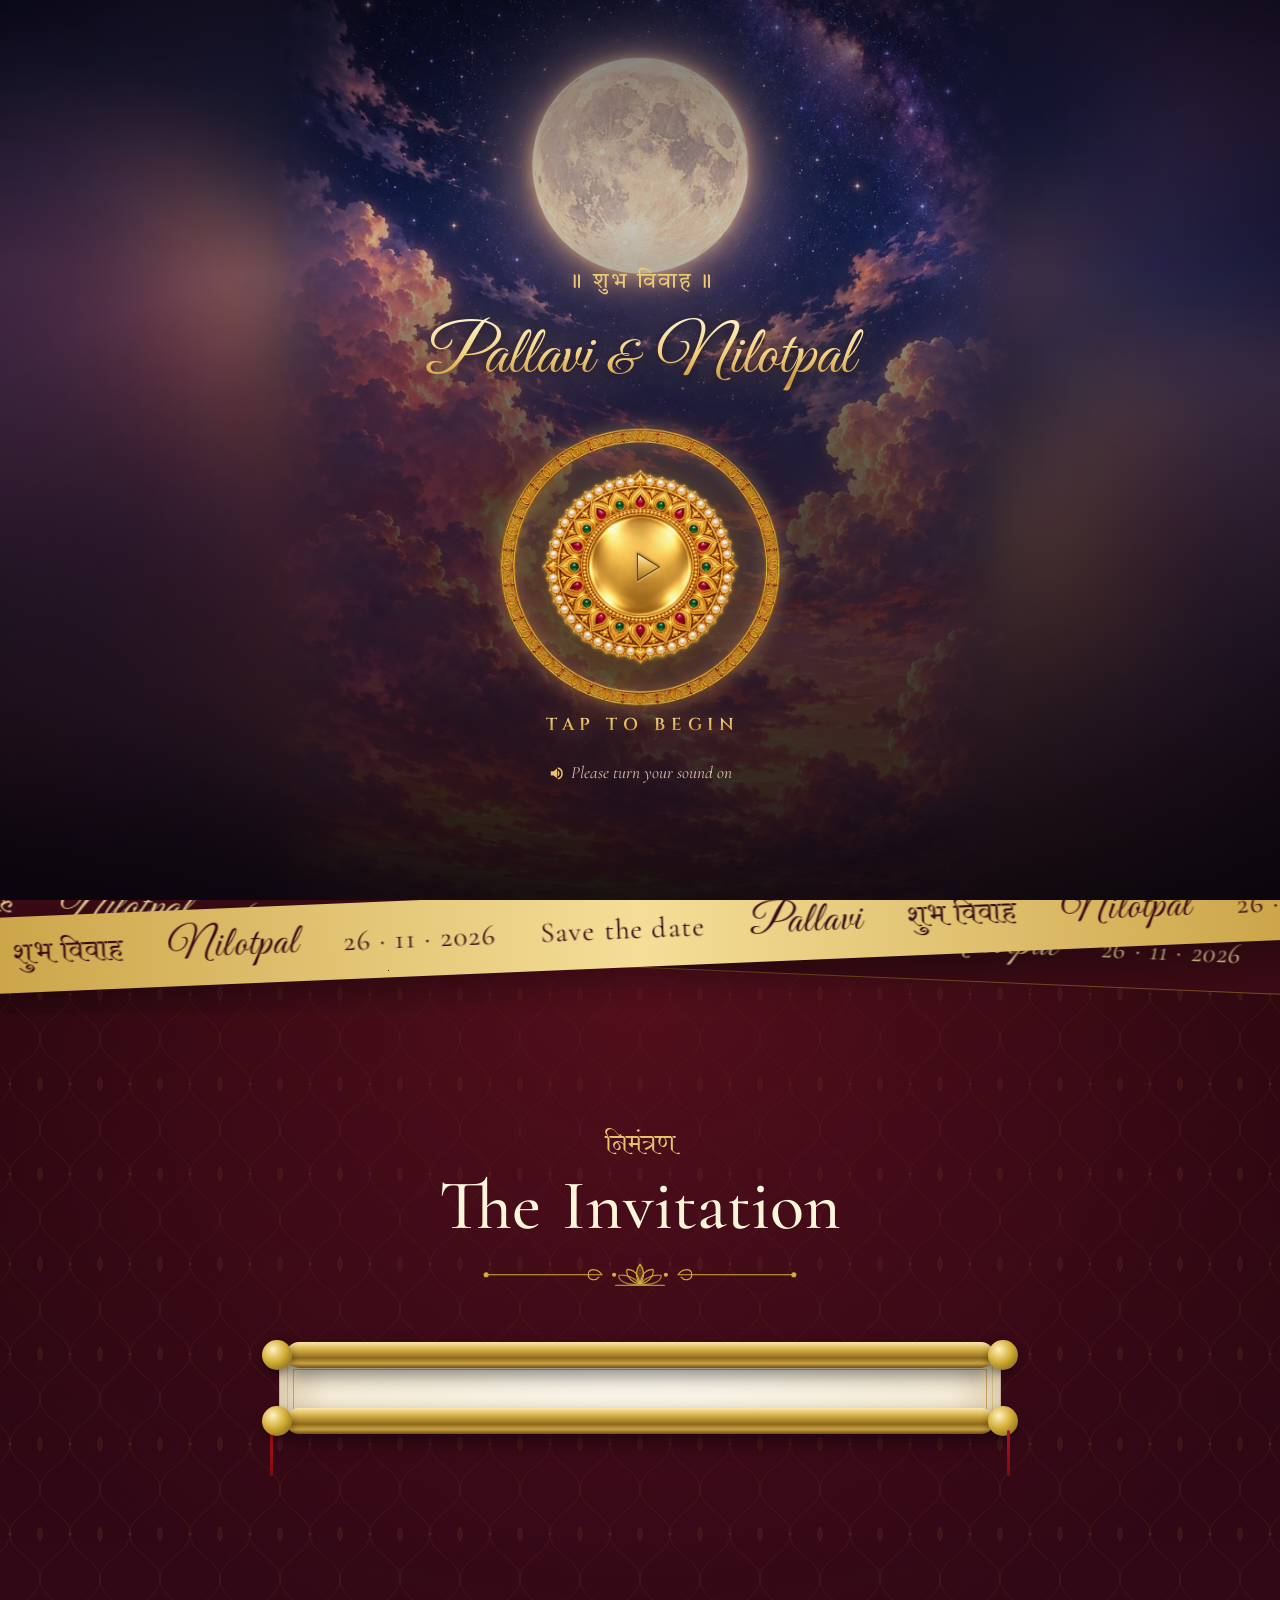
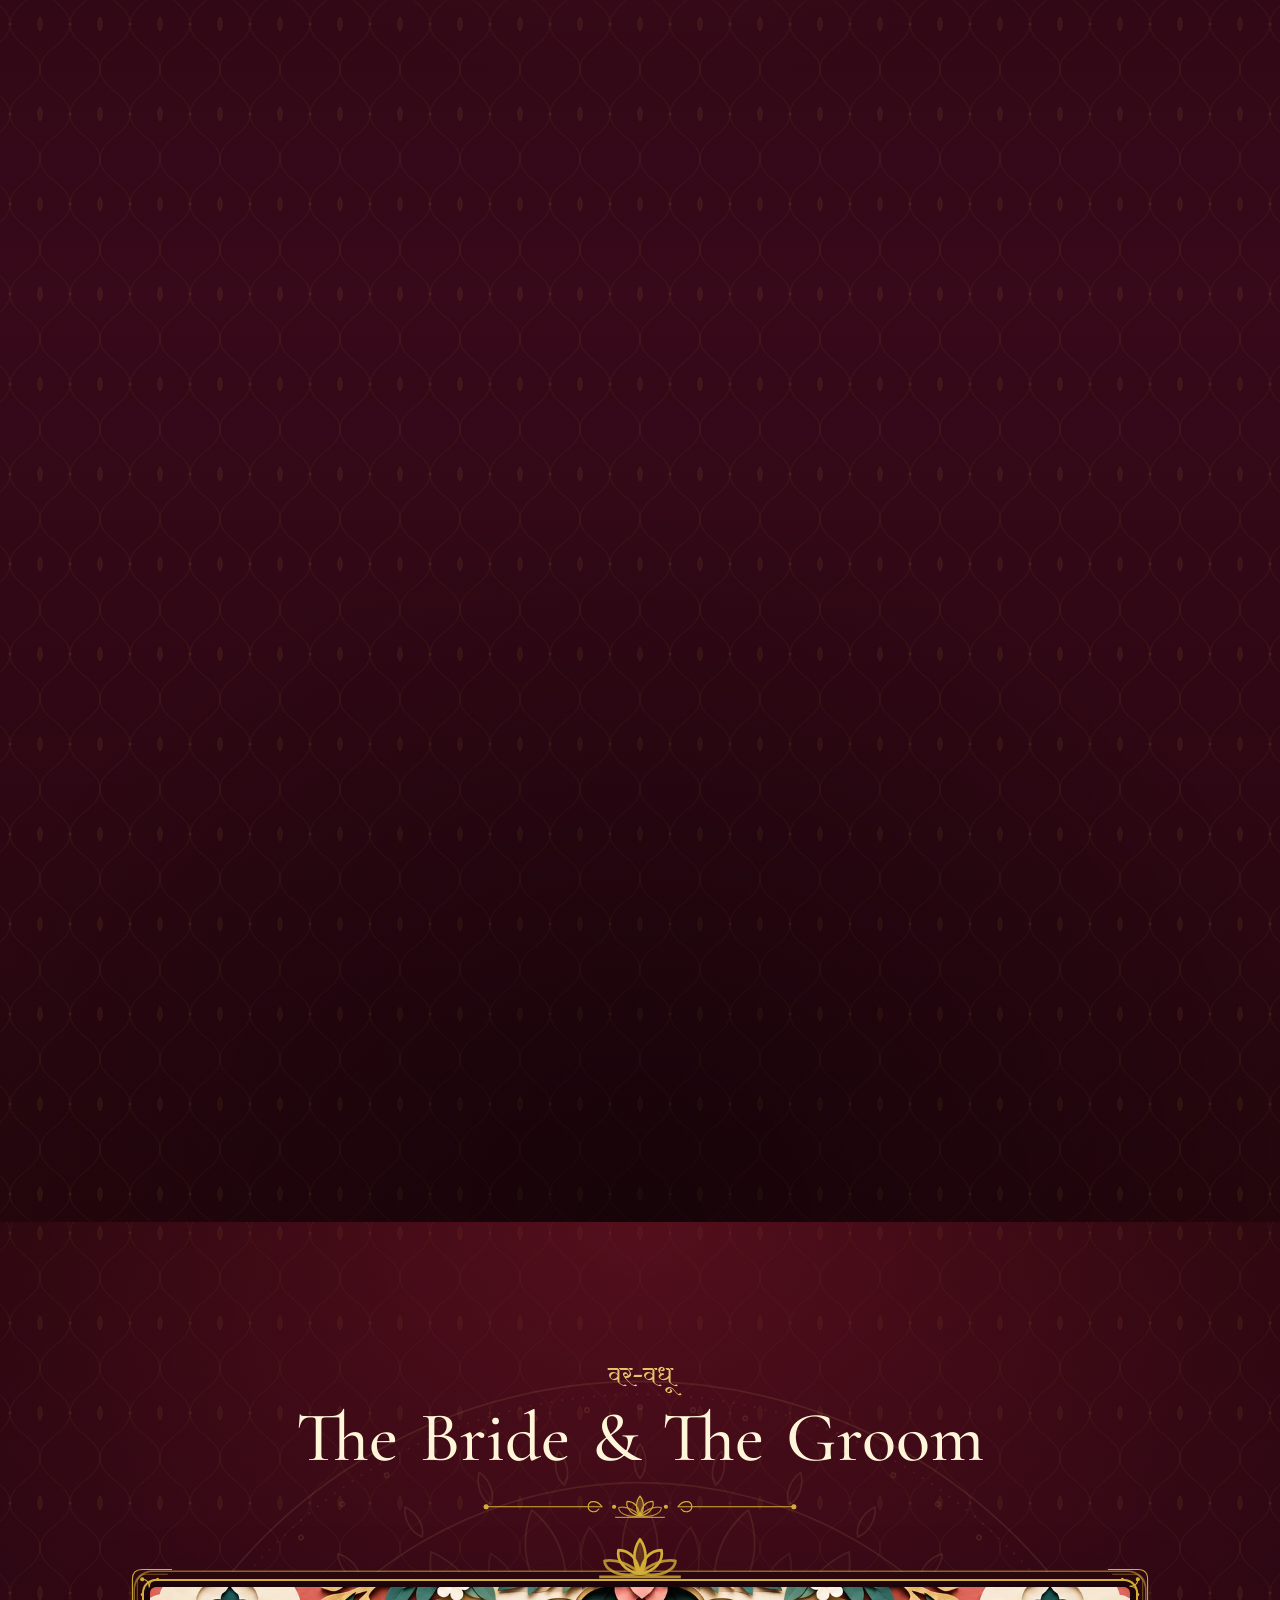
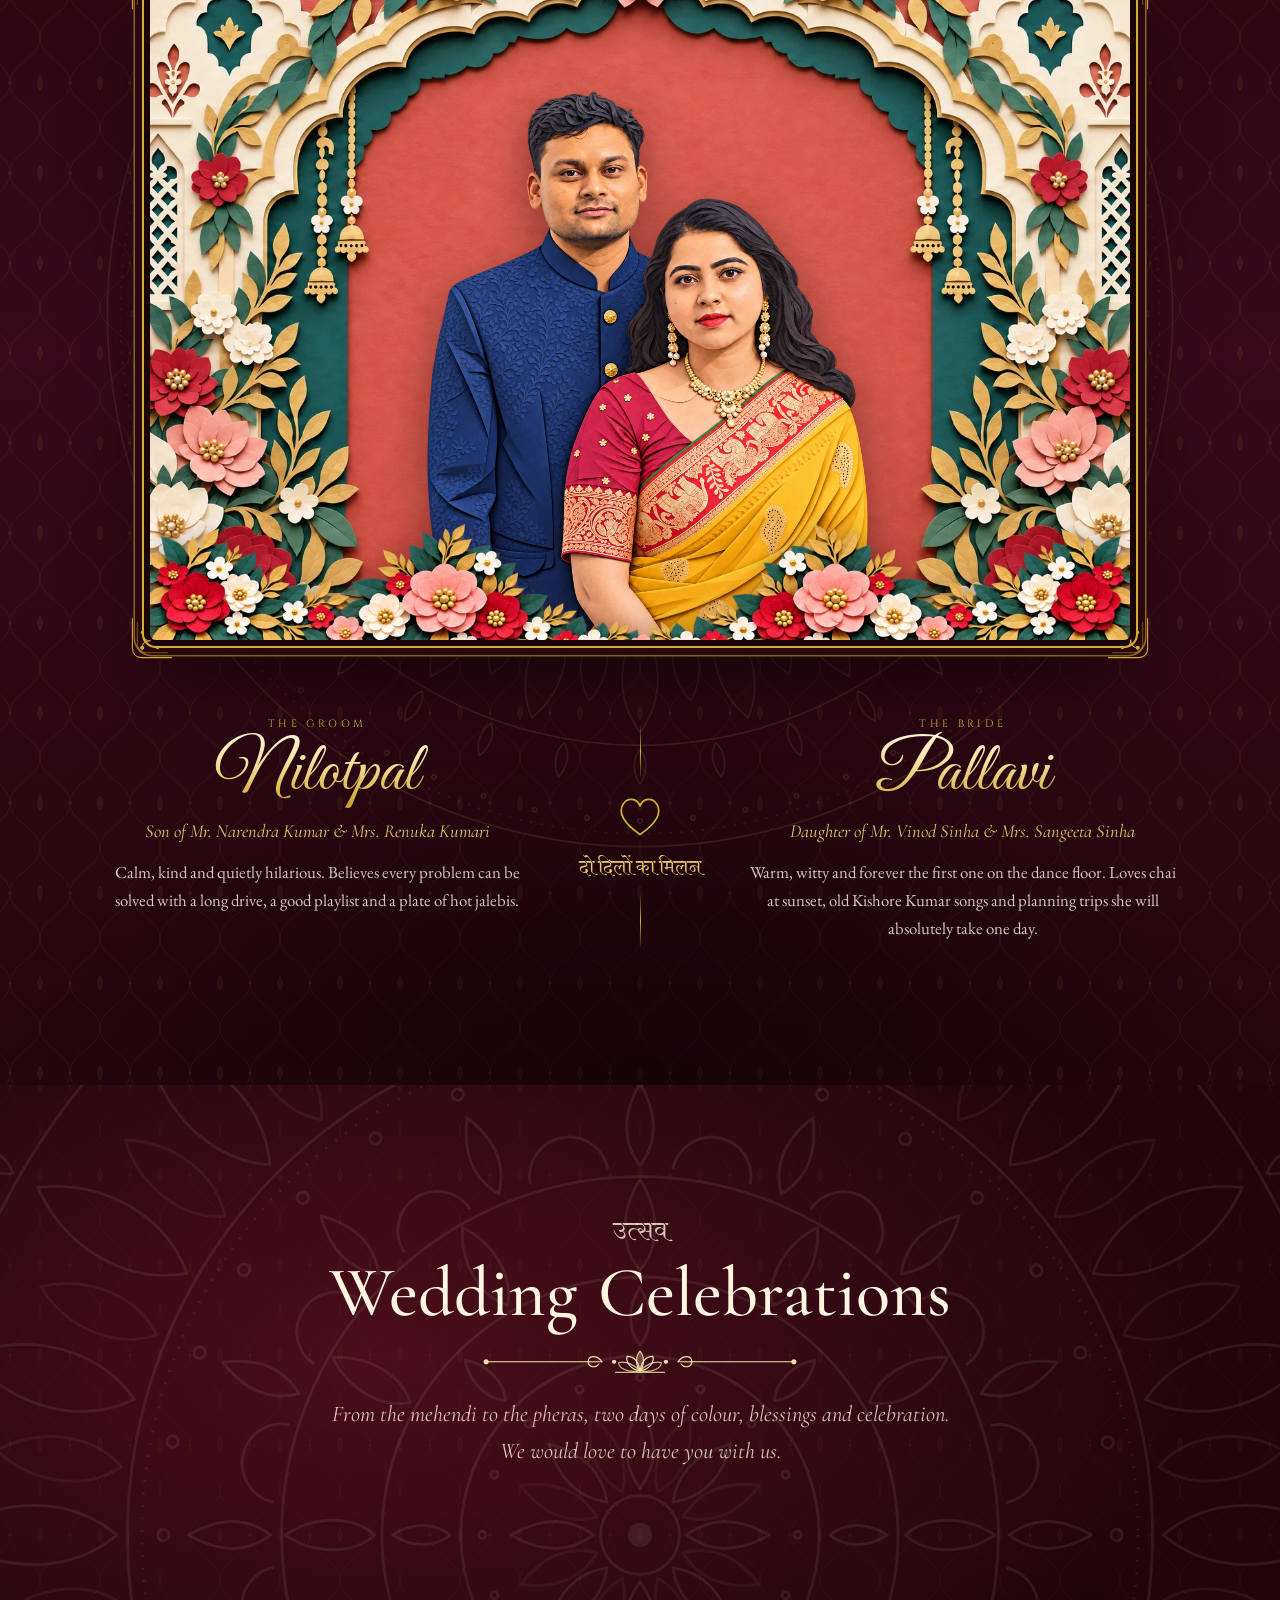
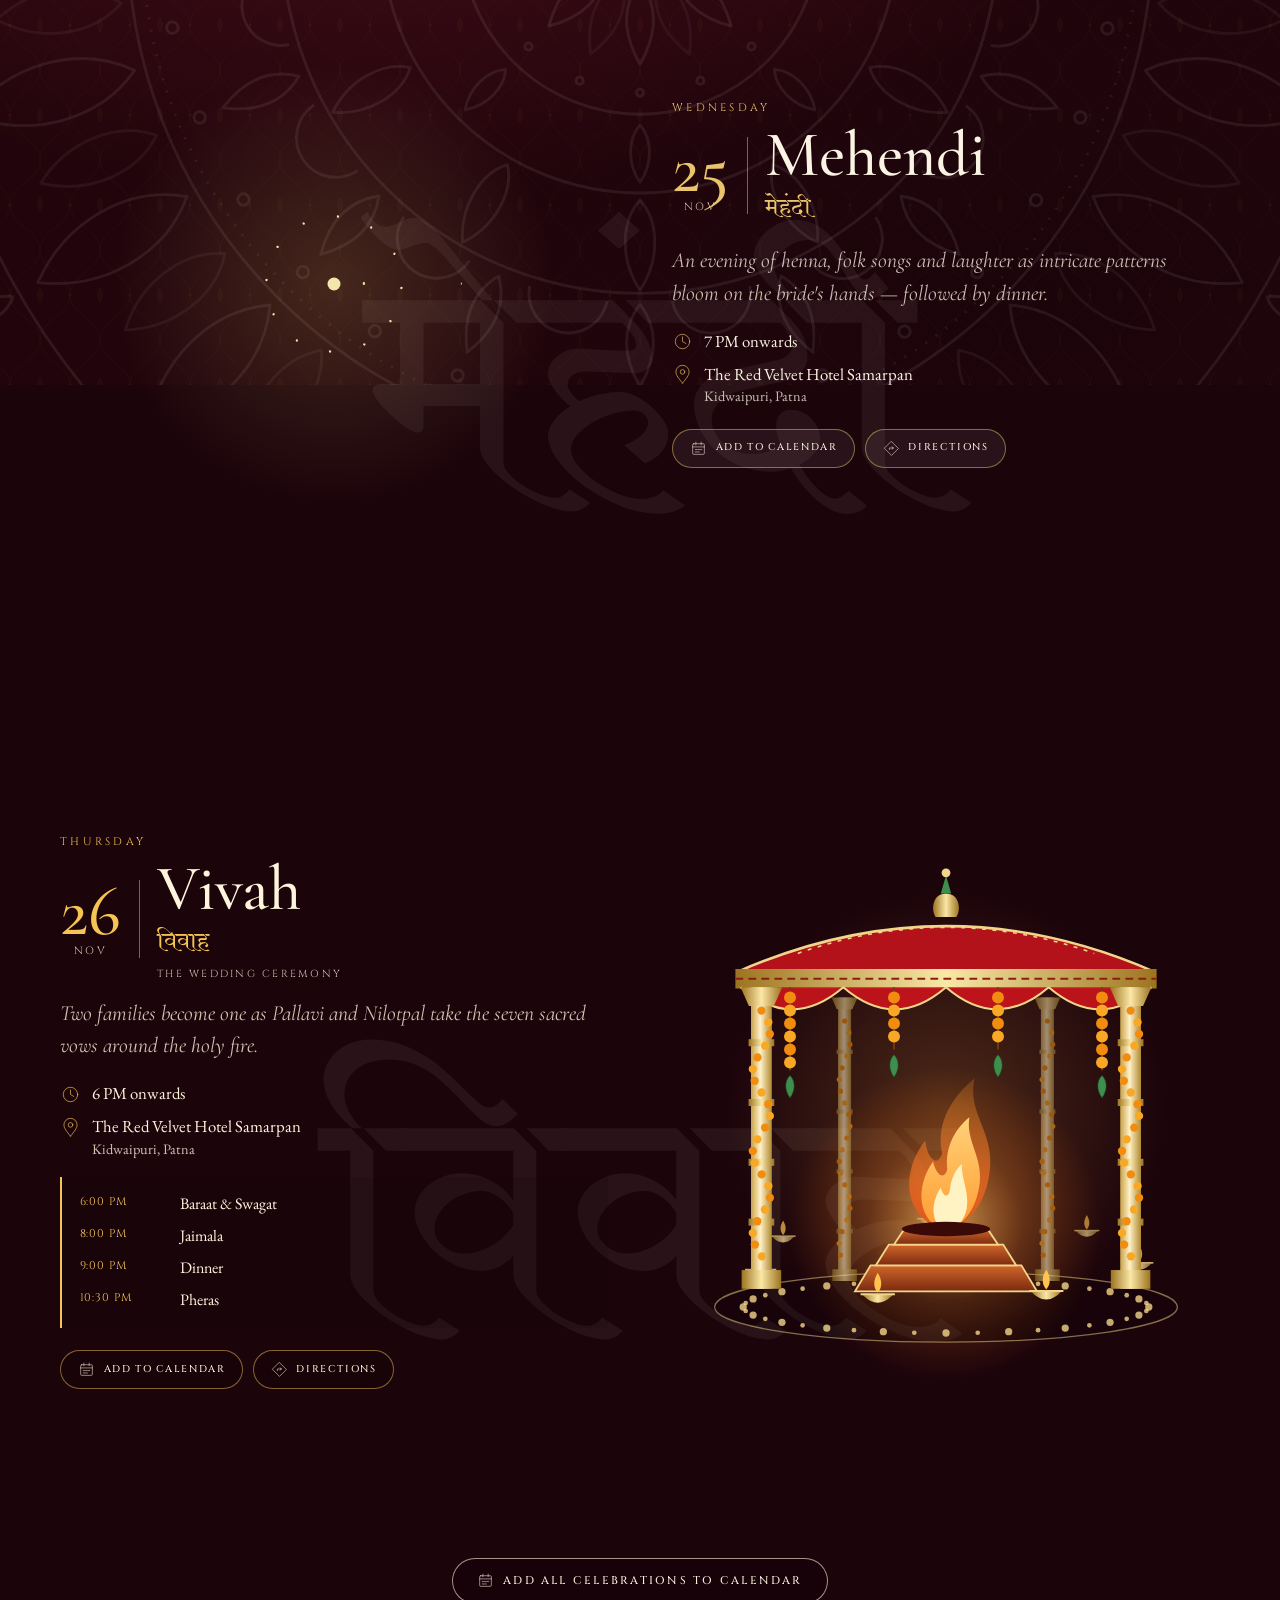
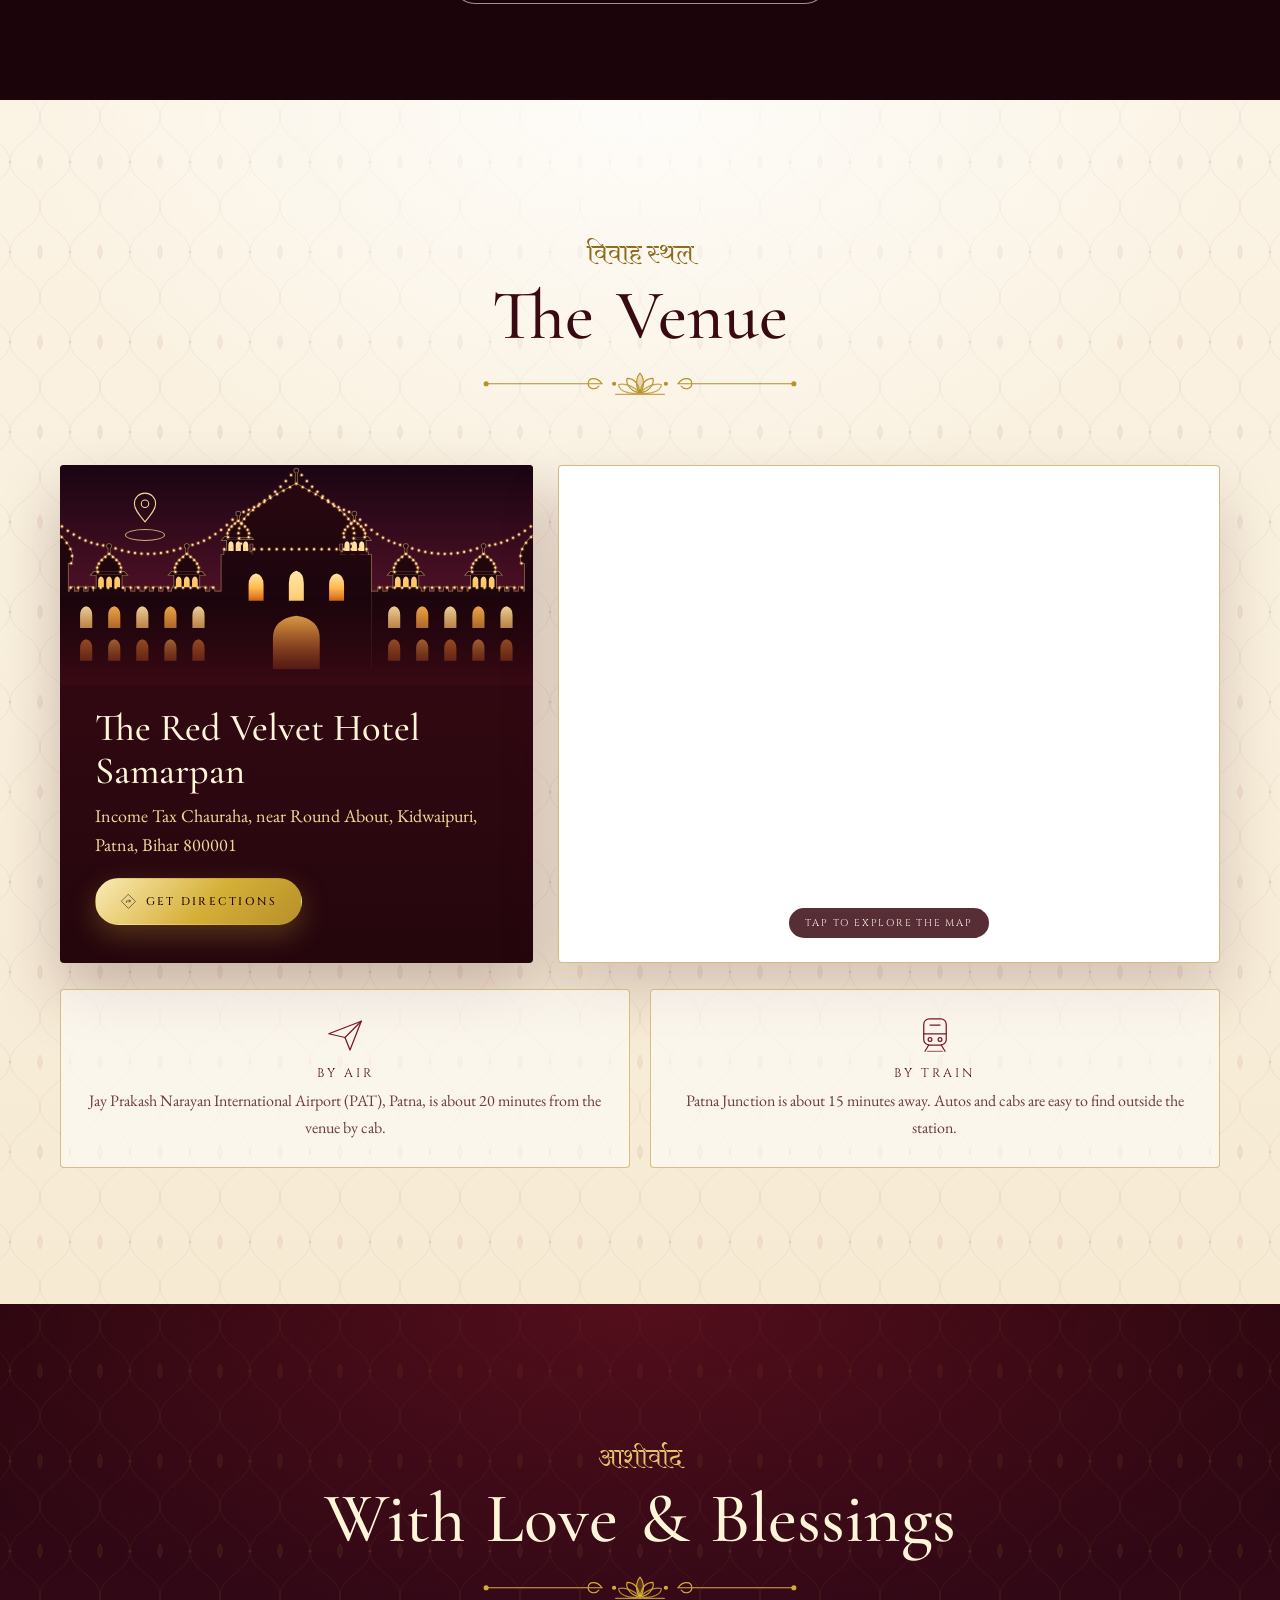
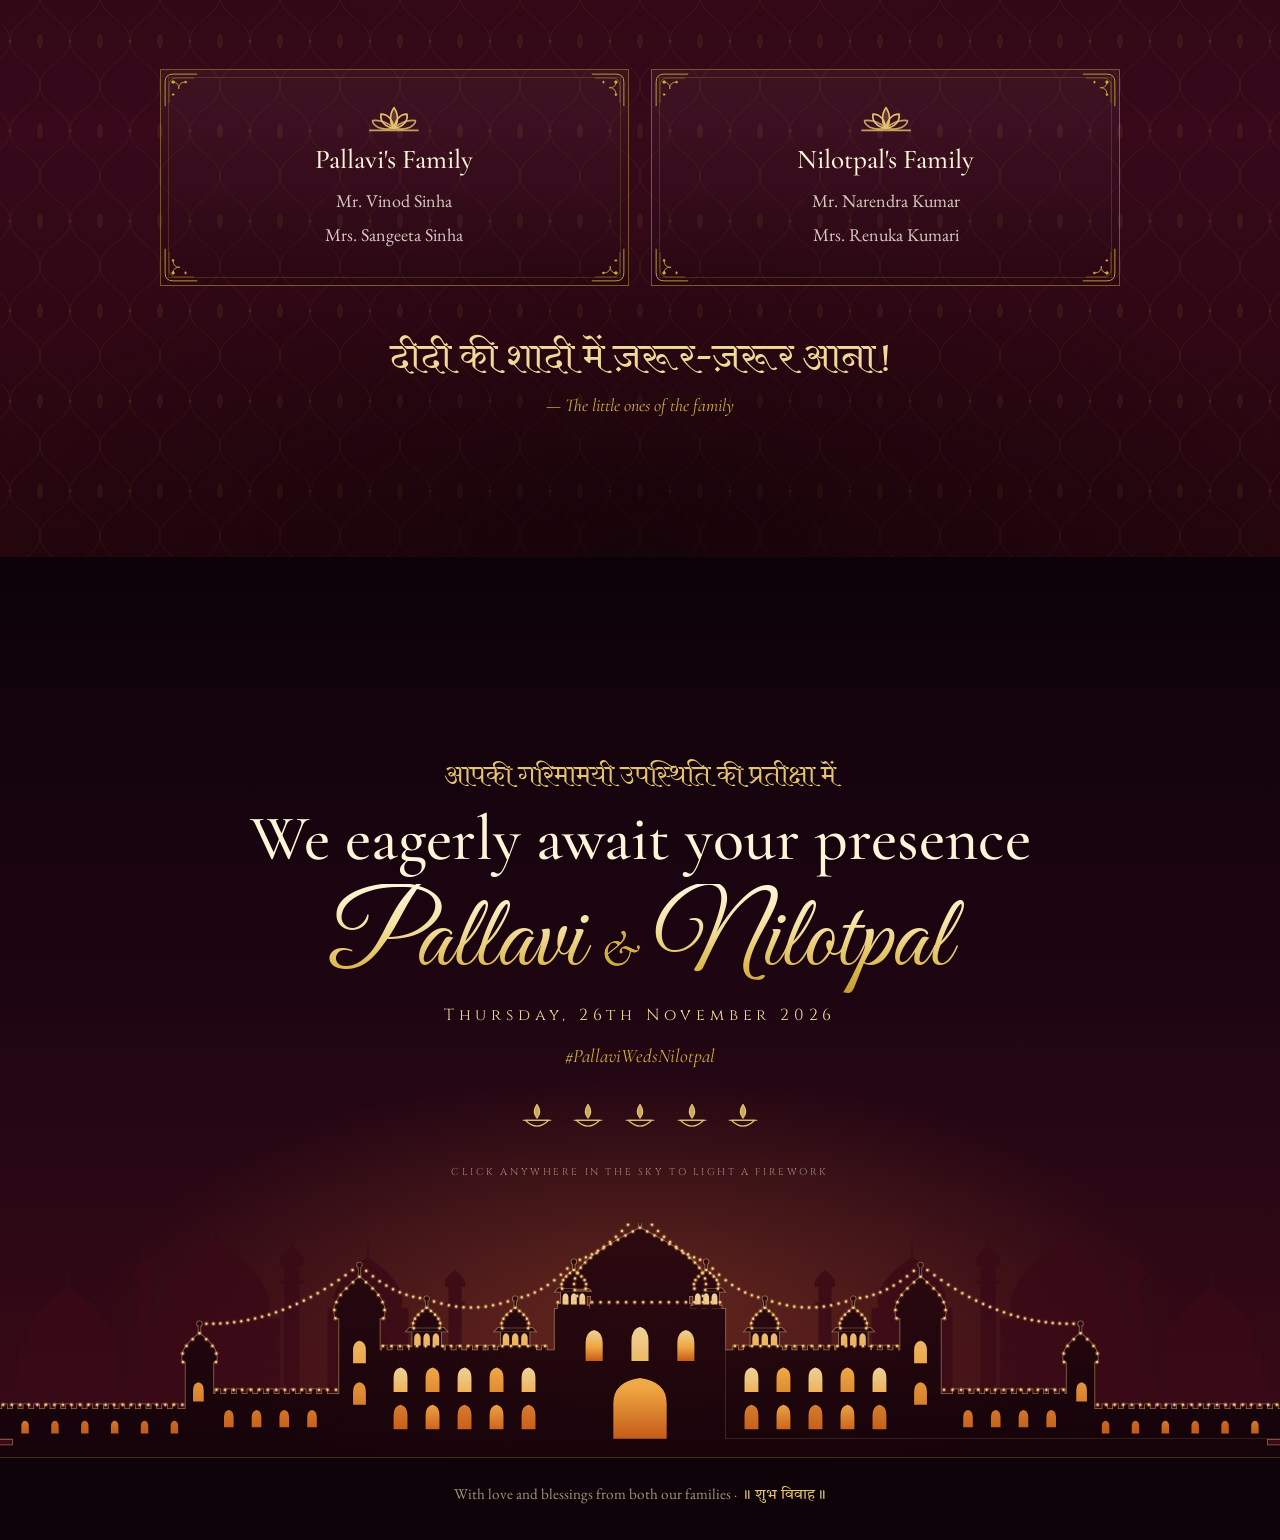
==== commit 84887b14: "Clean address bar for sharing, and a dot instead of a dash in the title - The ?v= that the update ch" ====
--- a/index.html
+++ b/index.html
@@ -3,11 +3,11 @@
 <head>
   <meta charset="utf-8">
   <meta name="viewport" content="width=device-width, initial-scale=1, viewport-fit=cover">
-  <title>Pallavi &amp; Nilotpal — Wedding Invitation</title>
+  <title>Pallavi &amp; Nilotpal · Wedding Invitation</title>
   <meta name="description" content="You and your family are cordially invited to celebrate the wedding of Pallavi & Nilotpal on Thursday, 26th November 2026.">
   <meta name="theme-color" content="#1C040B">
   <meta property="og:type" content="website">
-  <meta property="og:title" content="Pallavi & Nilotpal — Wedding Invitation">
+  <meta property="og:title" content="Pallavi & Nilotpal · Wedding Invitation">
   <meta property="og:description" content="You and your family are cordially invited · 26th November 2026">
   <!-- WhatsApp needs full addresses here. If the site moves, change both to the new address. -->
   <meta property="og:url" content="https://virtualart43.github.io/pallavi-weds-nilotpal/">
@@ -19,7 +19,7 @@
   <link rel="preconnect" href="https://fonts.googleapis.com">
   <link rel="preconnect" href="https://fonts.gstatic.com" crossorigin>
   <link href="https://fonts.googleapis.com/css2?family=Amita:wght@400;700&family=Cinzel:wght@400;500;600&family=Cormorant+Garamond:ital,wght@0,400;0,500;0,600;1,400;1,500&family=EB+Garamond:ital,wght@0,400;0,500;1,400&family=Great+Vibes&family=Tiro+Devanagari+Hindi&display=swap" rel="stylesheet">
-  <link rel="stylesheet" href="css/v2.css?v=14">
+  <link rel="stylesheet" href="css/v2.css?v=15">
 </head>
 <body class="is-locked">
 
@@ -246,12 +246,12 @@
   <script src="js/vendor/gsap.min.js"></script>
   <script src="js/vendor/ScrollTrigger.min.js"></script>
   <script src="js/vendor/lenis.min.js"></script>
-  <script src="js/config.js?v=14"></script>
-  <script src="js/art.js?v=14"></script>
-  <script src="js/scenes.js?v=14"></script>
-  <script src="js/fx.js?v=14"></script>
-  <script src="js/sound.js?v=14"></script>
-  <script src="js/app.js?v=14"></script>
-  <script src="js/intro.js?v=14"></script>
+  <script src="js/config.js?v=15"></script>
+  <script src="js/art.js?v=15"></script>
+  <script src="js/scenes.js?v=15"></script>
+  <script src="js/fx.js?v=15"></script>
+  <script src="js/sound.js?v=15"></script>
+  <script src="js/app.js?v=15"></script>
+  <script src="js/intro.js?v=15"></script>
 </body>
 </html>
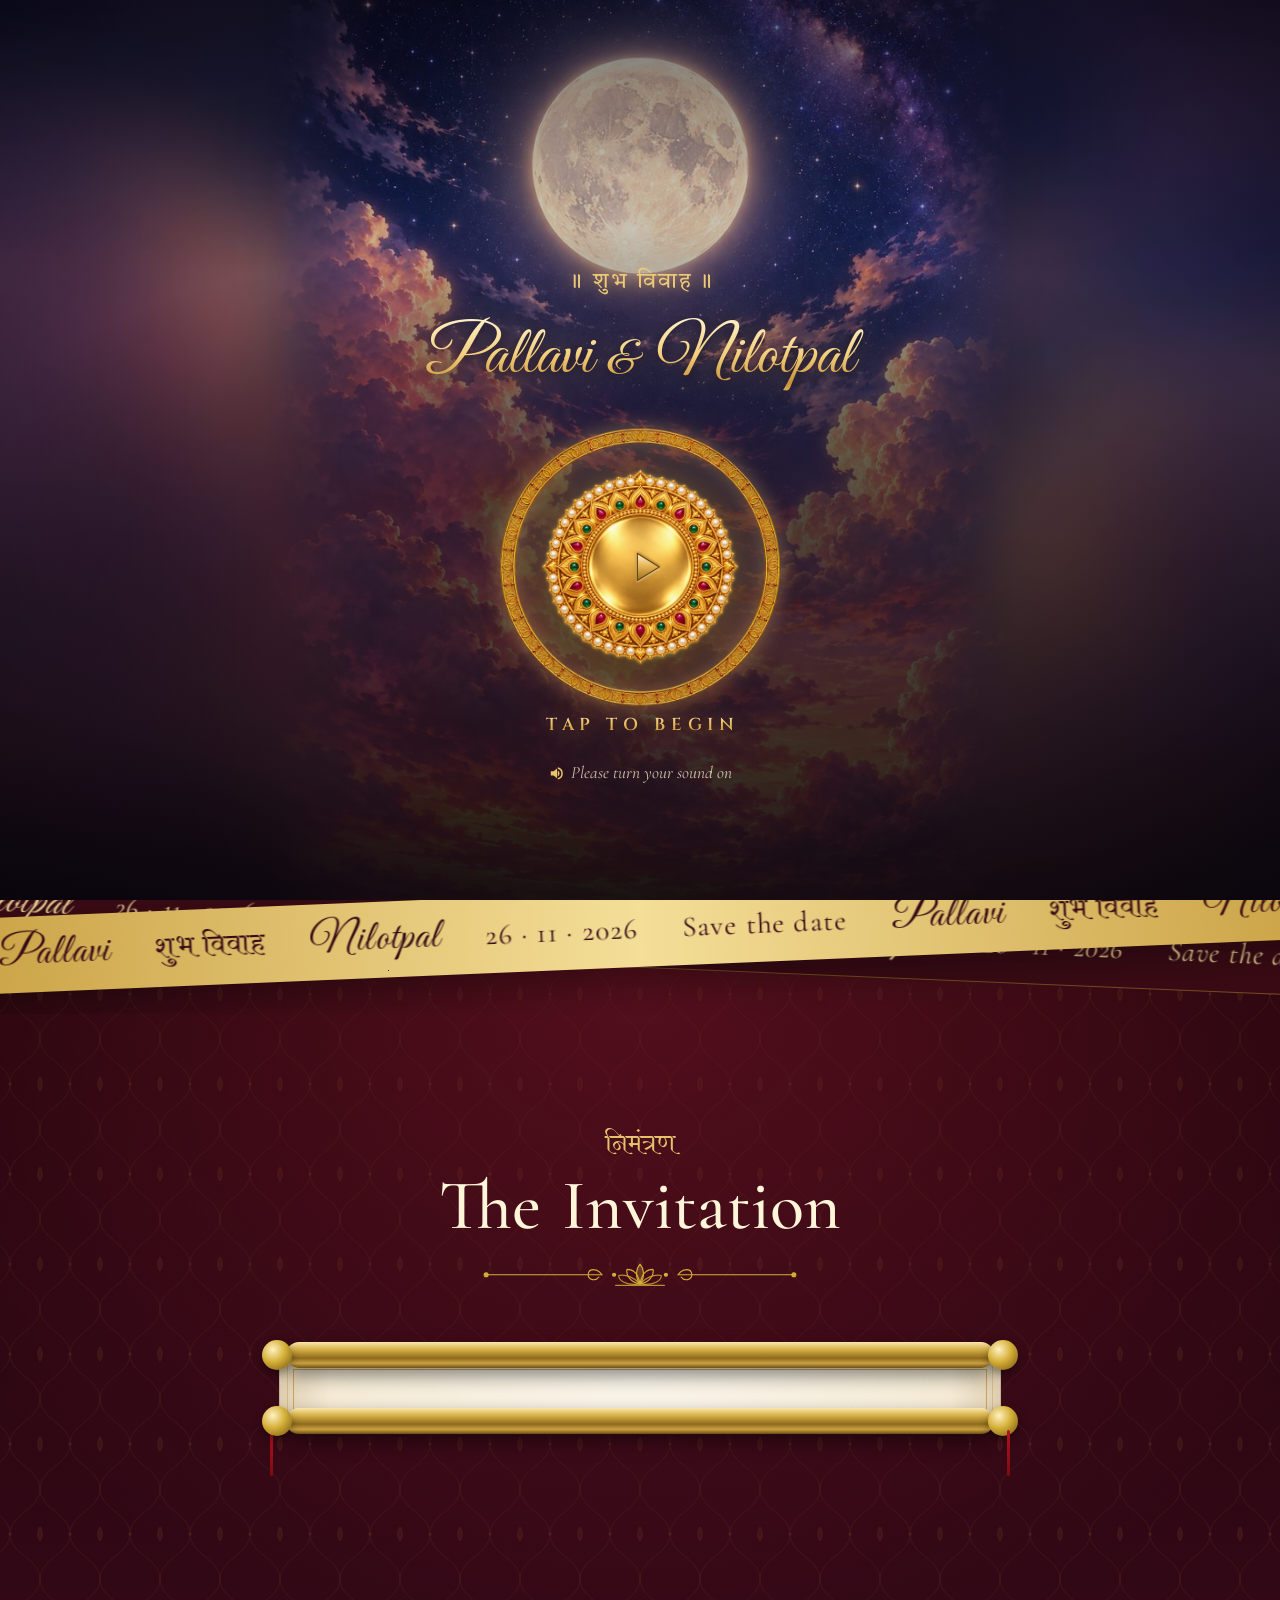
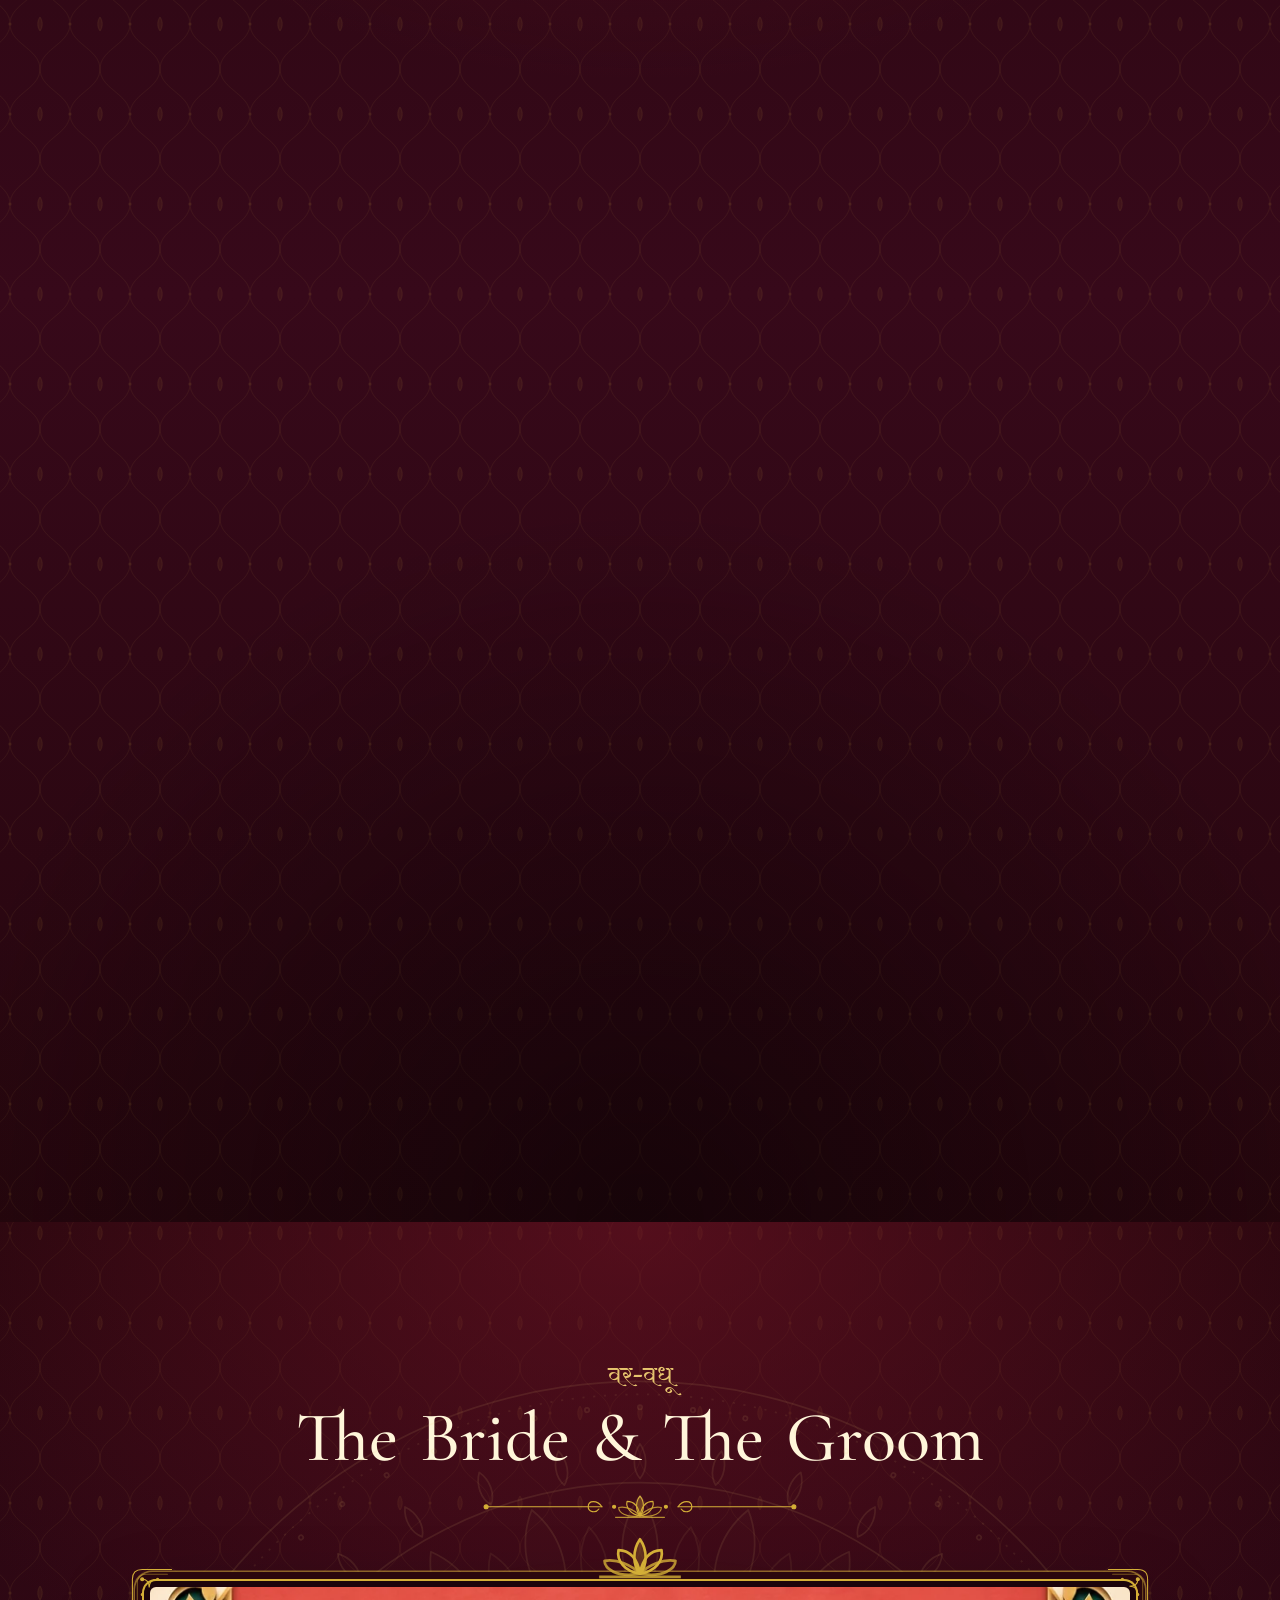
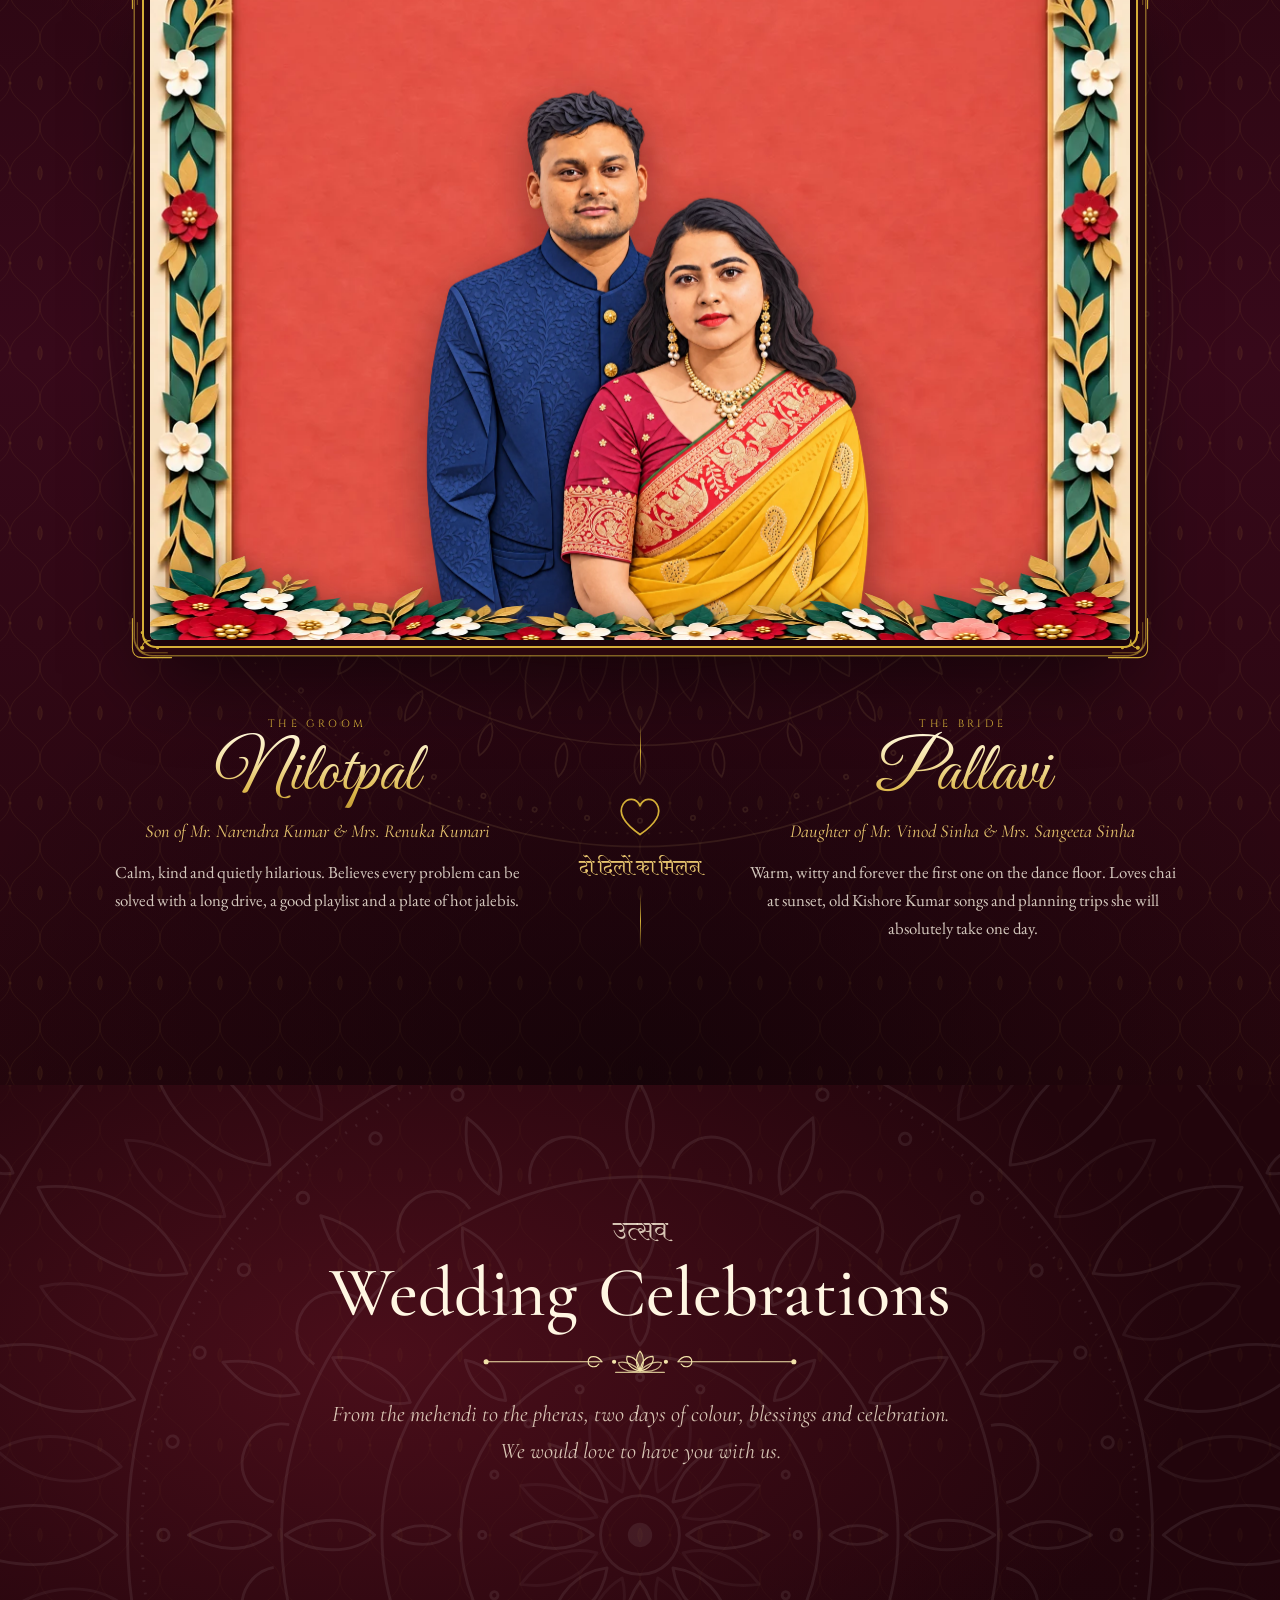
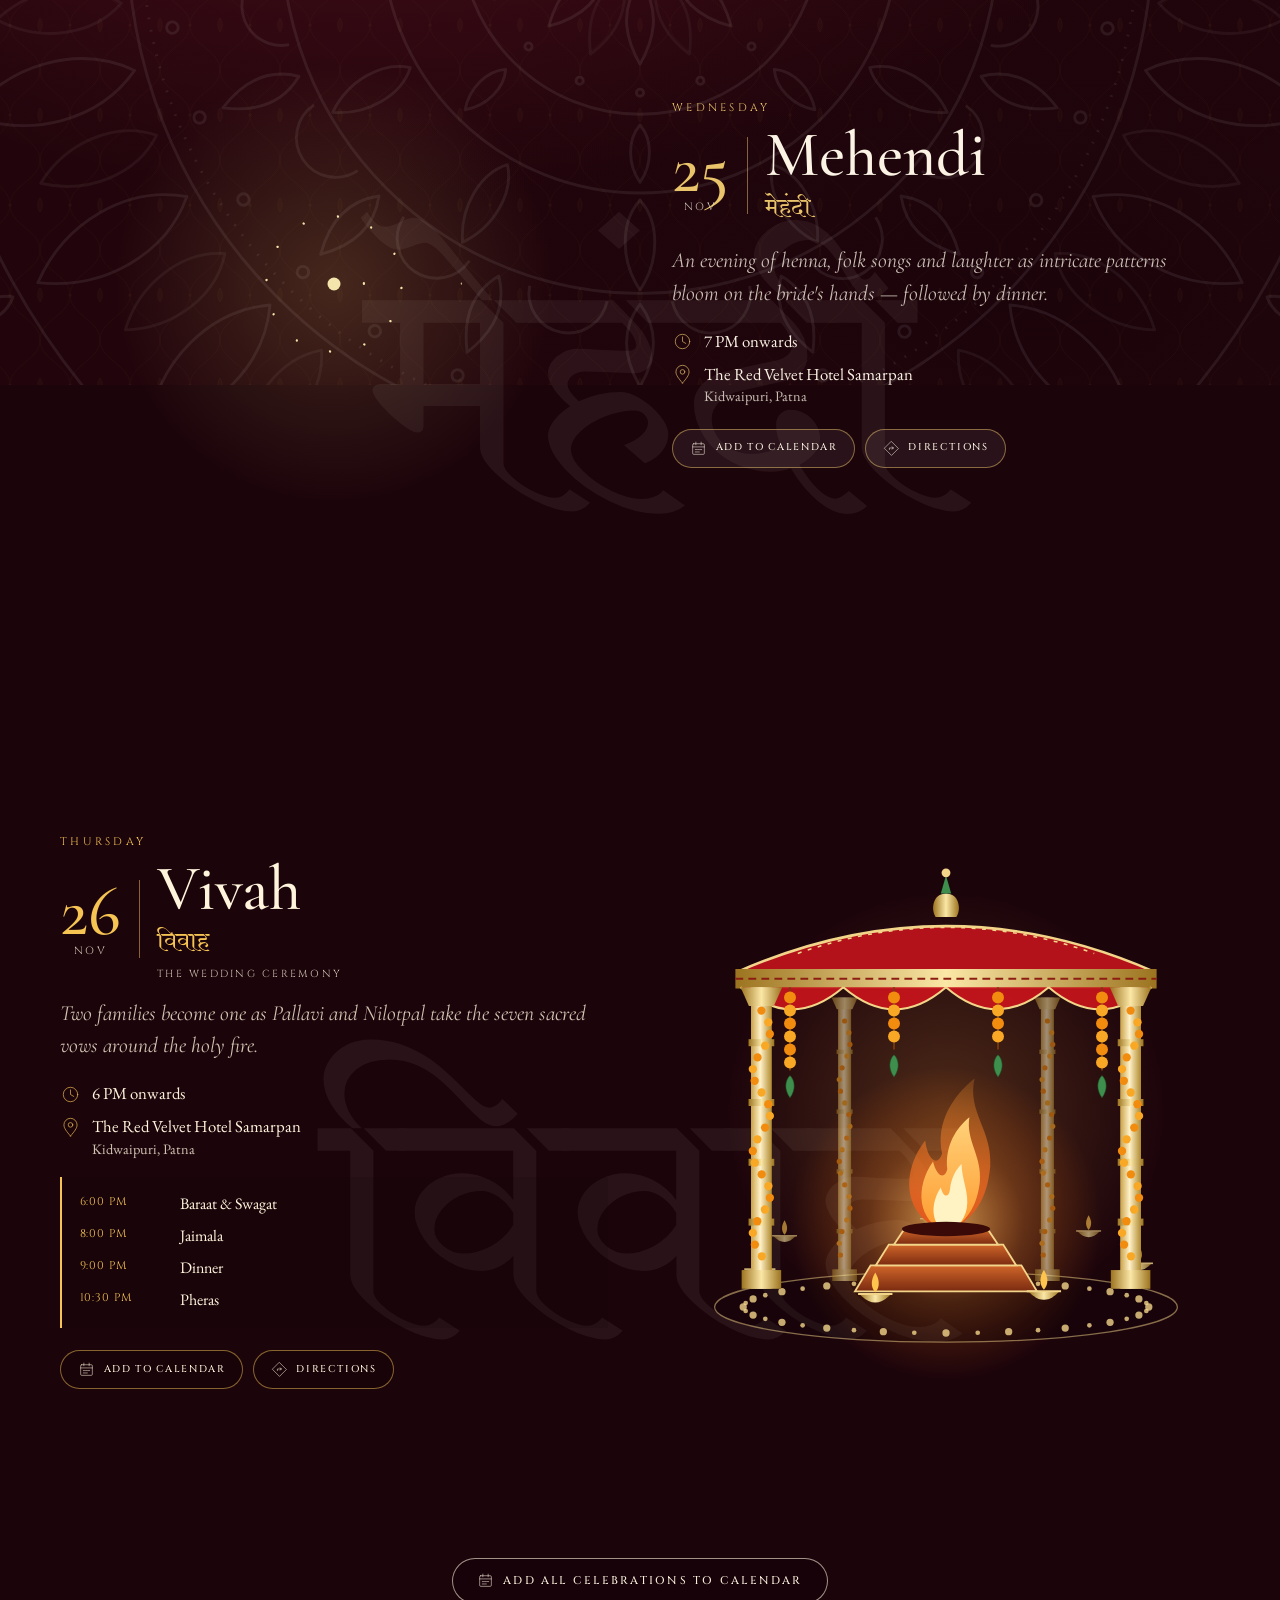
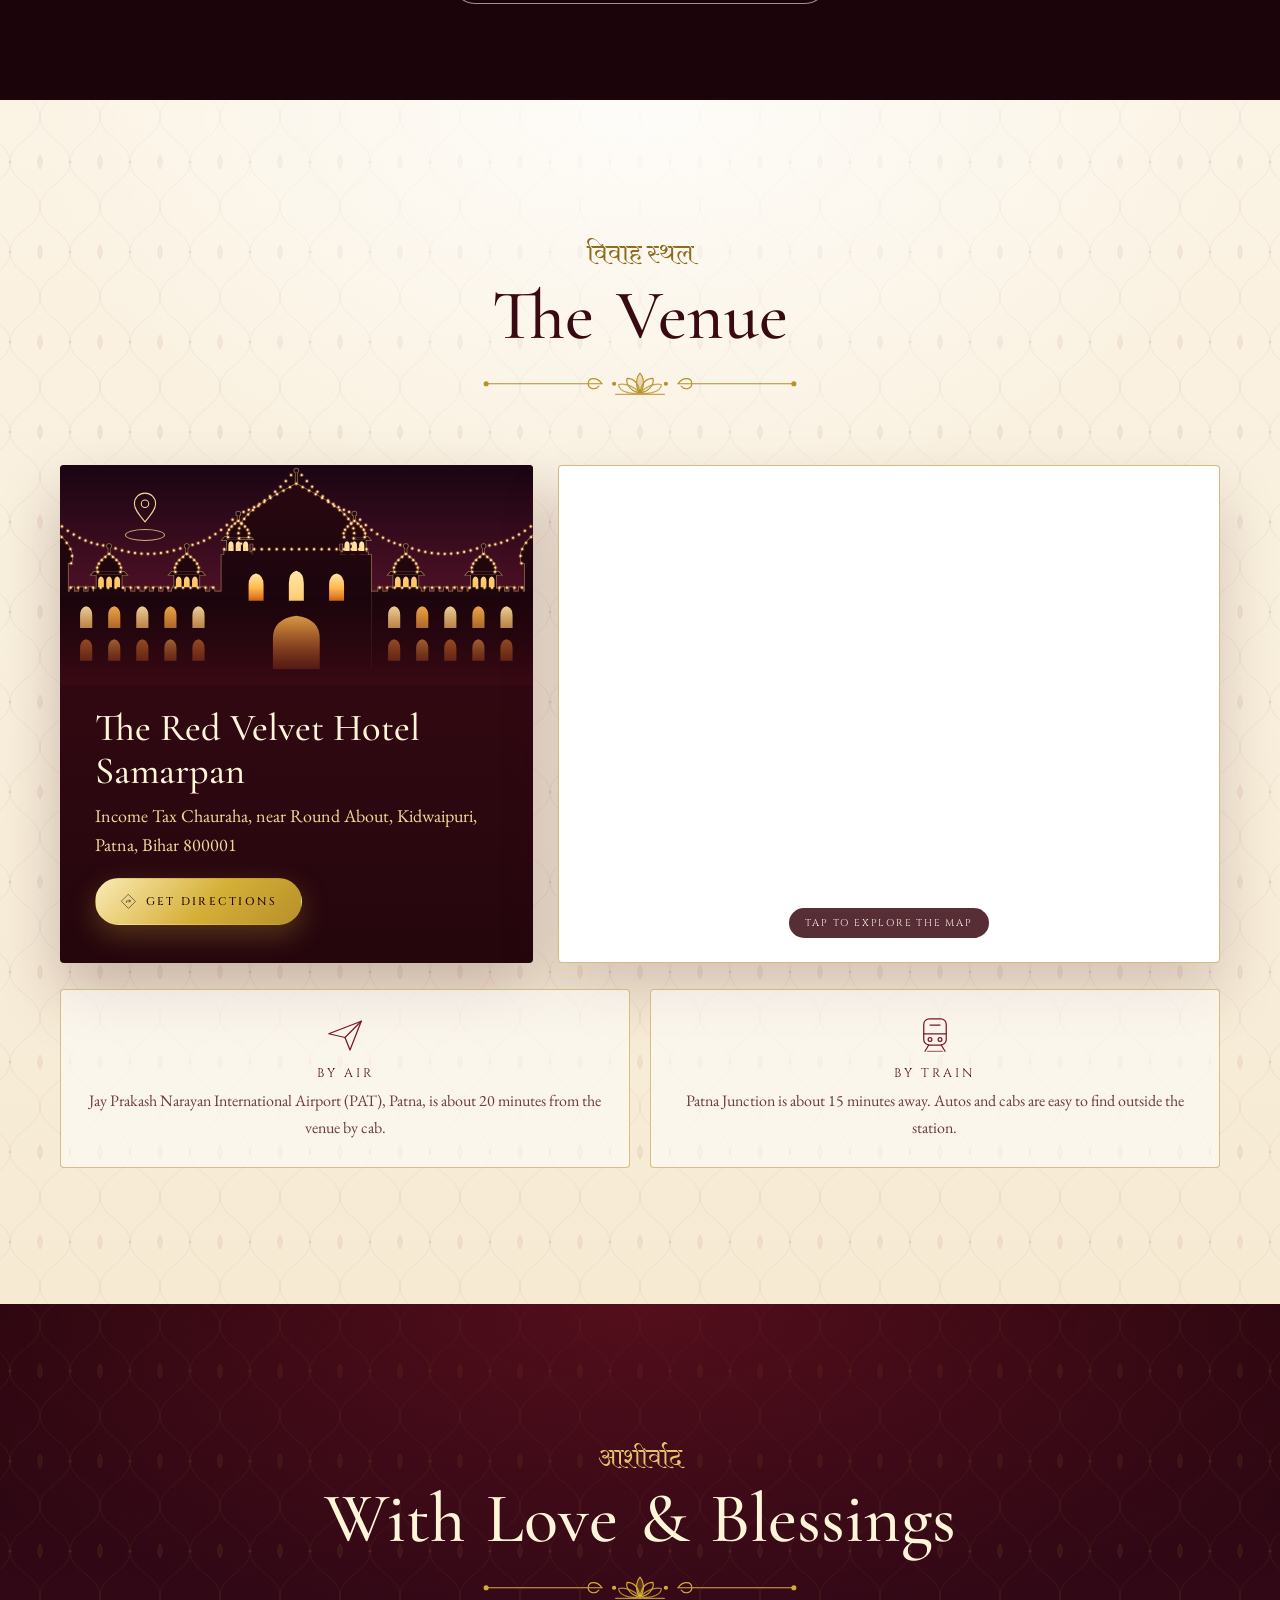
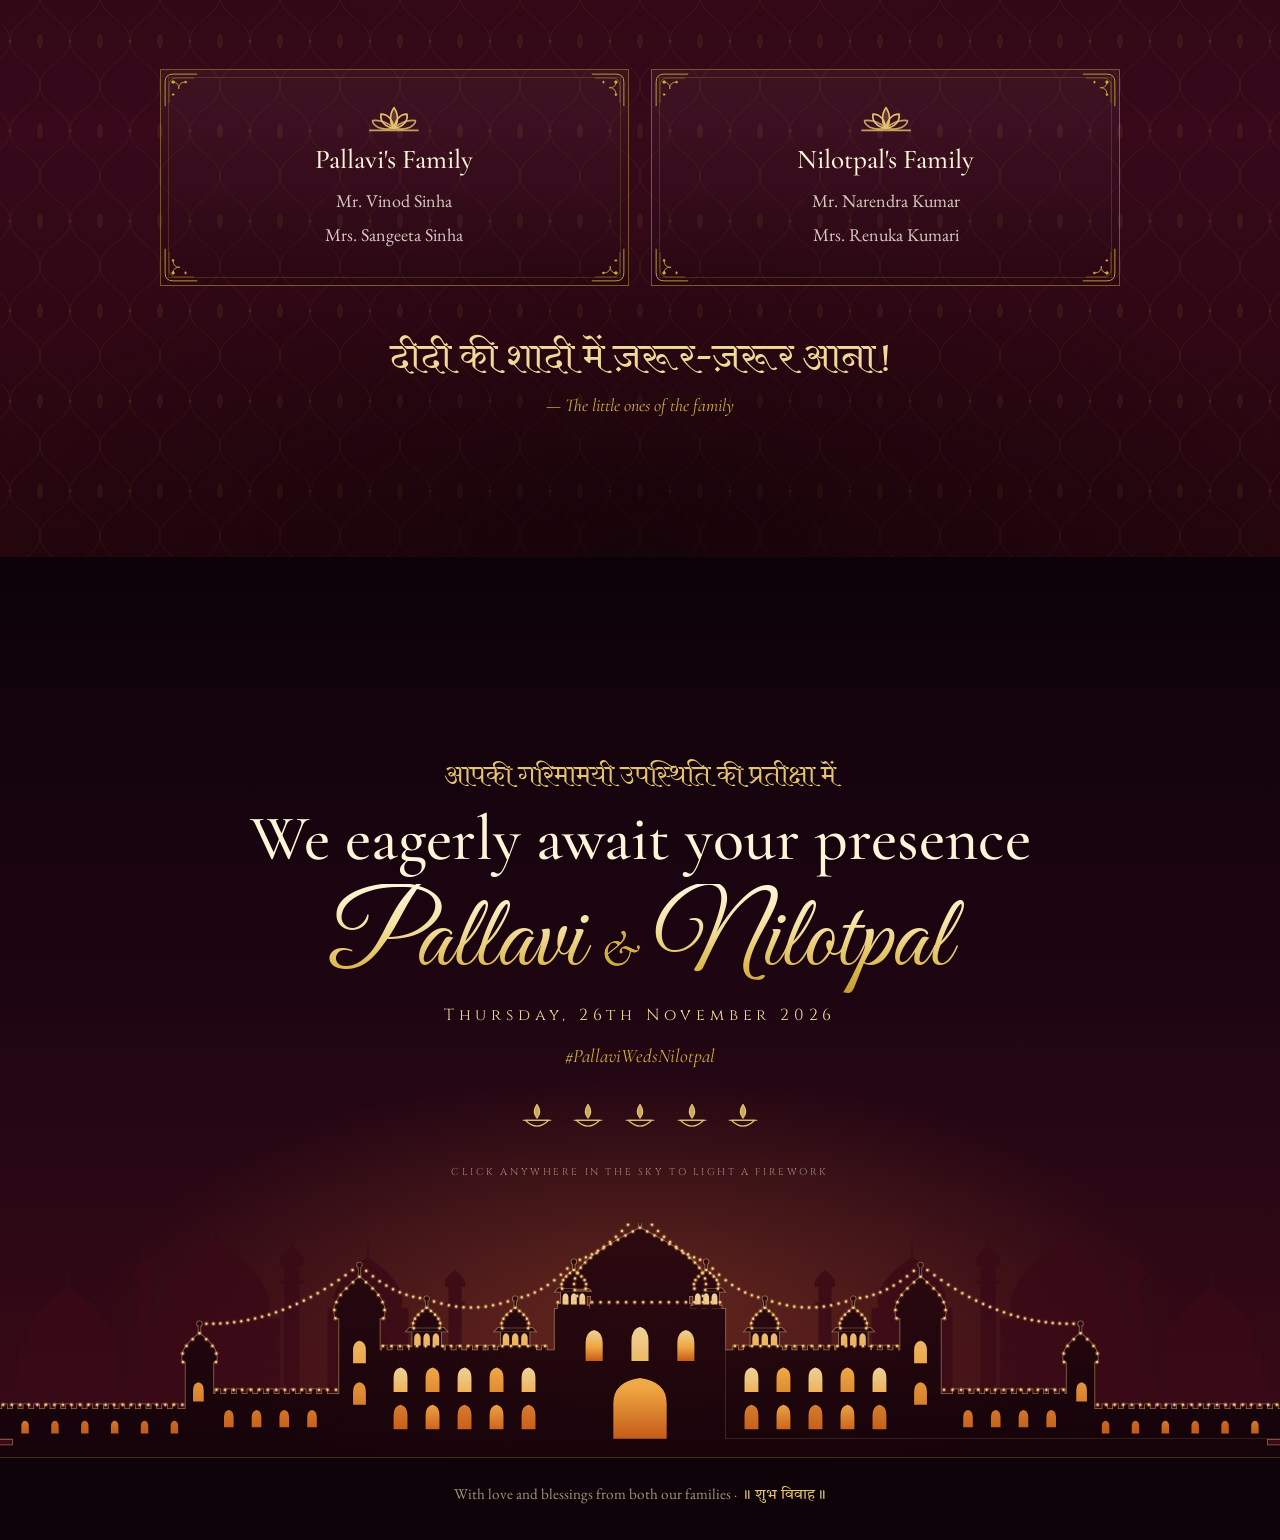
==== commit 76d806ed: "New WhatsApp share card: a golden arch with Pallavi & Nilotpal The link preview showed no picture. T" ====
--- a/index.html
+++ b/index.html
@@ -7,19 +7,27 @@
   <meta name="description" content="You and your family are cordially invited to celebrate the wedding of Pallavi & Nilotpal on Thursday, 26th November 2026.">
   <meta name="theme-color" content="#1C040B">
   <meta property="og:type" content="website">
+  <meta property="og:site_name" content="Pallavi & Nilotpal">
   <meta property="og:title" content="Pallavi & Nilotpal · Wedding Invitation">
   <meta property="og:description" content="You and your family are cordially invited · 26th November 2026">
-  <!-- WhatsApp needs full addresses here. If the site moves, change both to the new address. -->
+  <!-- WhatsApp needs full addresses here. If the site moves, change every one of them to the new address.
+       The share card is made in ../share-card (Codex artwork, lettered by compose.html). WhatsApp keeps
+       old previews for a while, so give a new card a new file name rather than replacing this one. -->
   <meta property="og:url" content="https://virtualart43.github.io/pallavi-weds-nilotpal/">
-  <meta property="og:image" content="https://virtualart43.github.io/pallavi-weds-nilotpal/assets/og.jpg">
+  <meta property="og:image" content="https://virtualart43.github.io/pallavi-weds-nilotpal/assets/share-card.jpg">
+  <meta property="og:image:secure_url" content="https://virtualart43.github.io/pallavi-weds-nilotpal/assets/share-card.jpg">
+  <meta property="og:image:type" content="image/jpeg">
   <meta property="og:image:width" content="1200">
   <meta property="og:image:height" content="630">
+  <meta property="og:image:alt" content="Shubh Vivah: Pallavi and Nilotpal, 26 November 2026">
   <meta name="twitter:card" content="summary_large_image">
+  <meta name="twitter:image" content="https://virtualart43.github.io/pallavi-weds-nilotpal/assets/share-card.jpg">
+  <link rel="image_src" href="https://virtualart43.github.io/pallavi-weds-nilotpal/assets/share-card.jpg">
   <link rel="icon" href="data:image/svg+xml,%3Csvg xmlns='http://www.w3.org/2000/svg' viewBox='0 0 64 64'%3E%3Ccircle cx='32' cy='32' r='30' fill='%235A101C' stroke='%23D4AF37' stroke-width='3'/%3E%3Ctext x='32' y='44' font-size='32' text-anchor='middle' fill='%23E9CC7A' font-family='serif'%3E%E0%A5%90%3C/text%3E%3C/svg%3E">
   <link rel="preconnect" href="https://fonts.googleapis.com">
   <link rel="preconnect" href="https://fonts.gstatic.com" crossorigin>
   <link href="https://fonts.googleapis.com/css2?family=Amita:wght@400;700&family=Cinzel:wght@400;500;600&family=Cormorant+Garamond:ital,wght@0,400;0,500;0,600;1,400;1,500&family=EB+Garamond:ital,wght@0,400;0,500;1,400&family=Great+Vibes&family=Tiro+Devanagari+Hindi&display=swap" rel="stylesheet">
-  <link rel="stylesheet" href="css/v2.css?v=15">
+  <link rel="stylesheet" href="css/v2.css?v=16">
 </head>
 <body class="is-locked">
 
@@ -246,12 +254,12 @@
   <script src="js/vendor/gsap.min.js"></script>
   <script src="js/vendor/ScrollTrigger.min.js"></script>
   <script src="js/vendor/lenis.min.js"></script>
-  <script src="js/config.js?v=15"></script>
-  <script src="js/art.js?v=15"></script>
-  <script src="js/scenes.js?v=15"></script>
-  <script src="js/fx.js?v=15"></script>
-  <script src="js/sound.js?v=15"></script>
-  <script src="js/app.js?v=15"></script>
-  <script src="js/intro.js?v=15"></script>
+  <script src="js/config.js?v=16"></script>
+  <script src="js/art.js?v=16"></script>
+  <script src="js/scenes.js?v=16"></script>
+  <script src="js/fx.js?v=16"></script>
+  <script src="js/sound.js?v=16"></script>
+  <script src="js/app.js?v=16"></script>
+  <script src="js/intro.js?v=16"></script>
 </body>
 </html>
